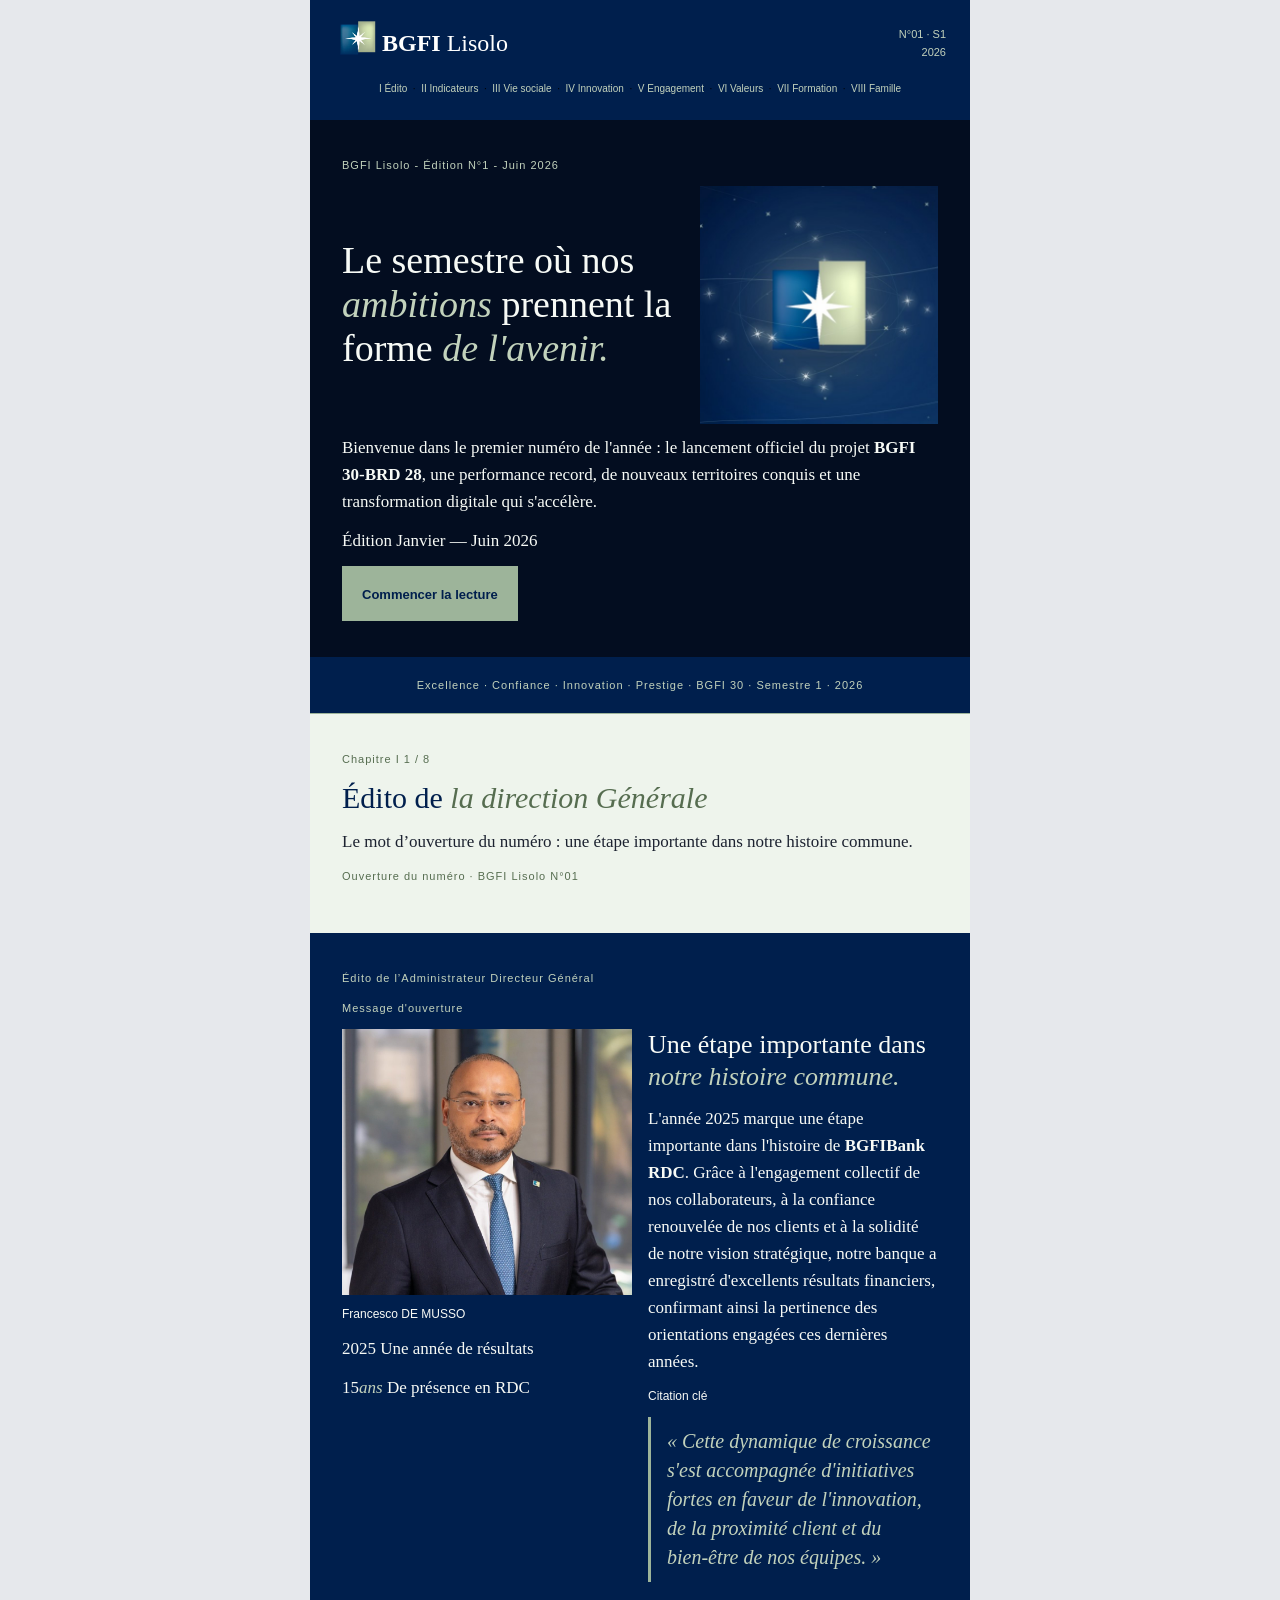
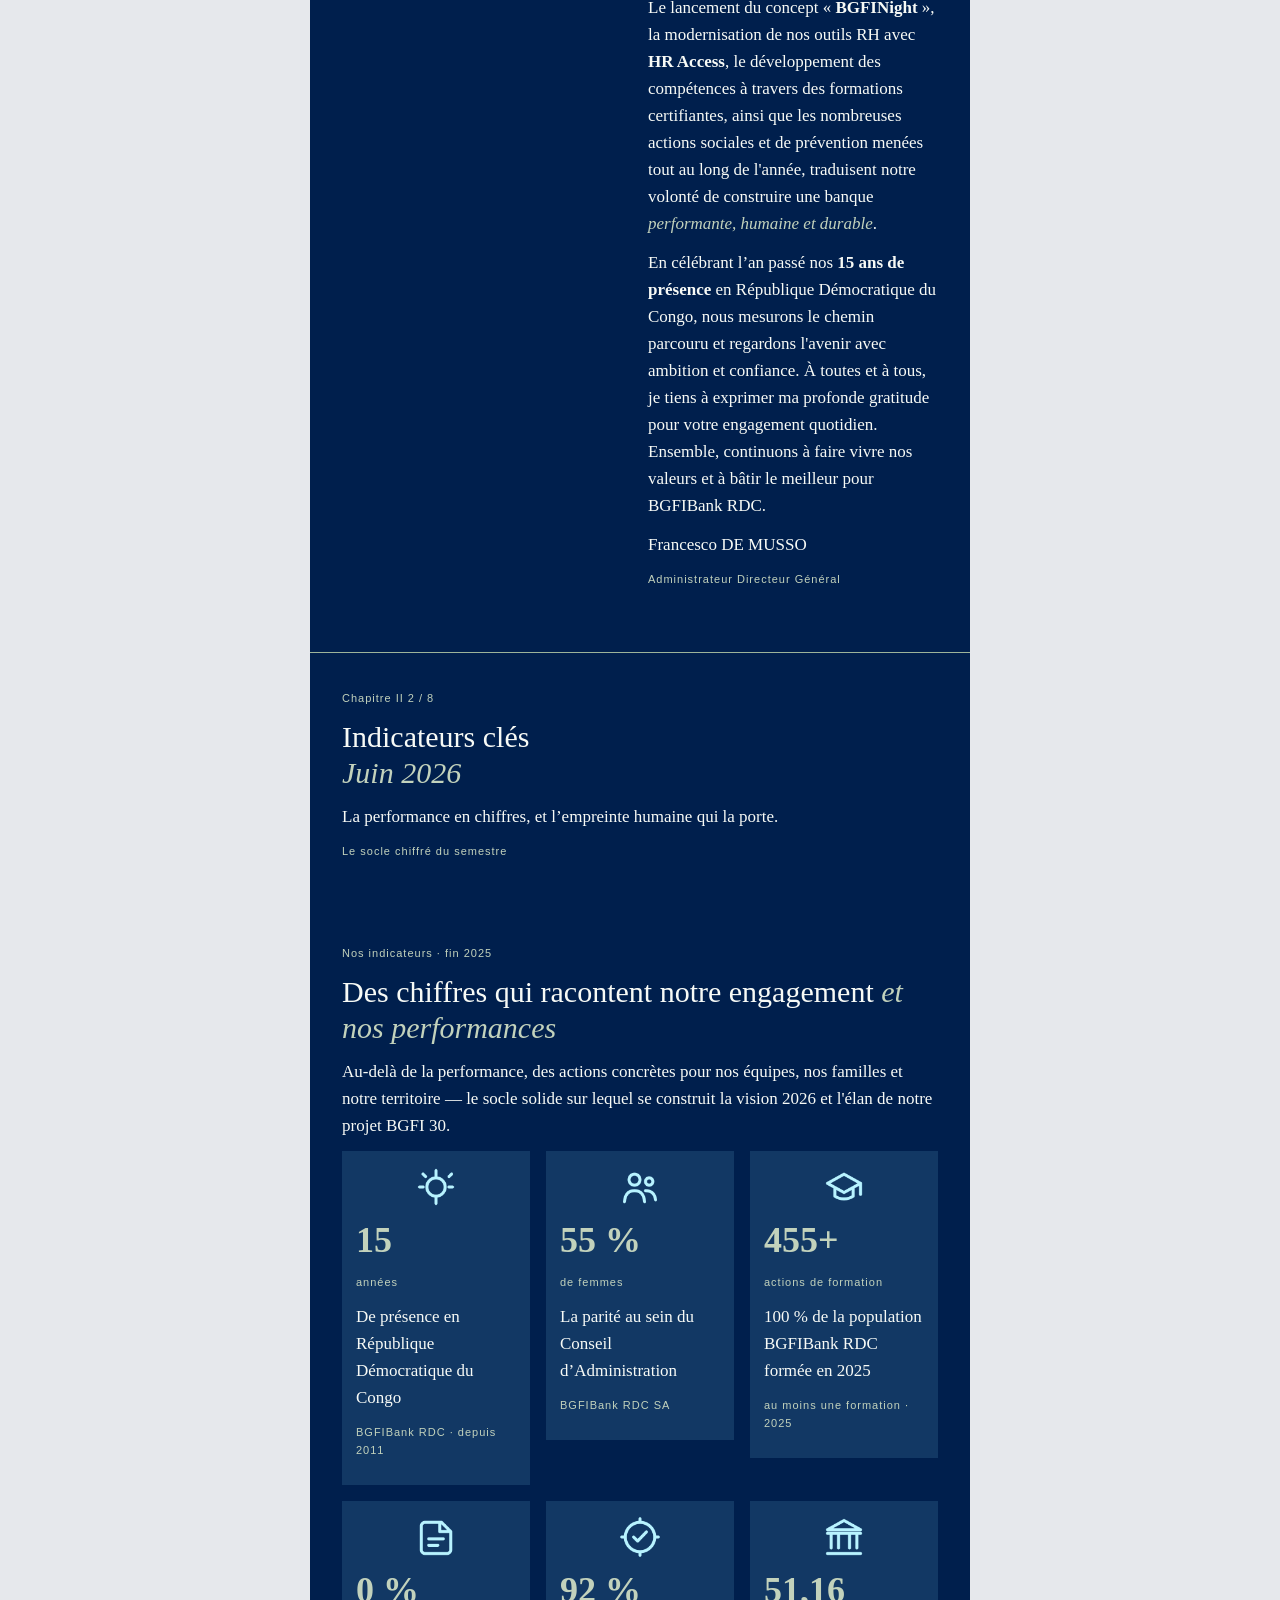
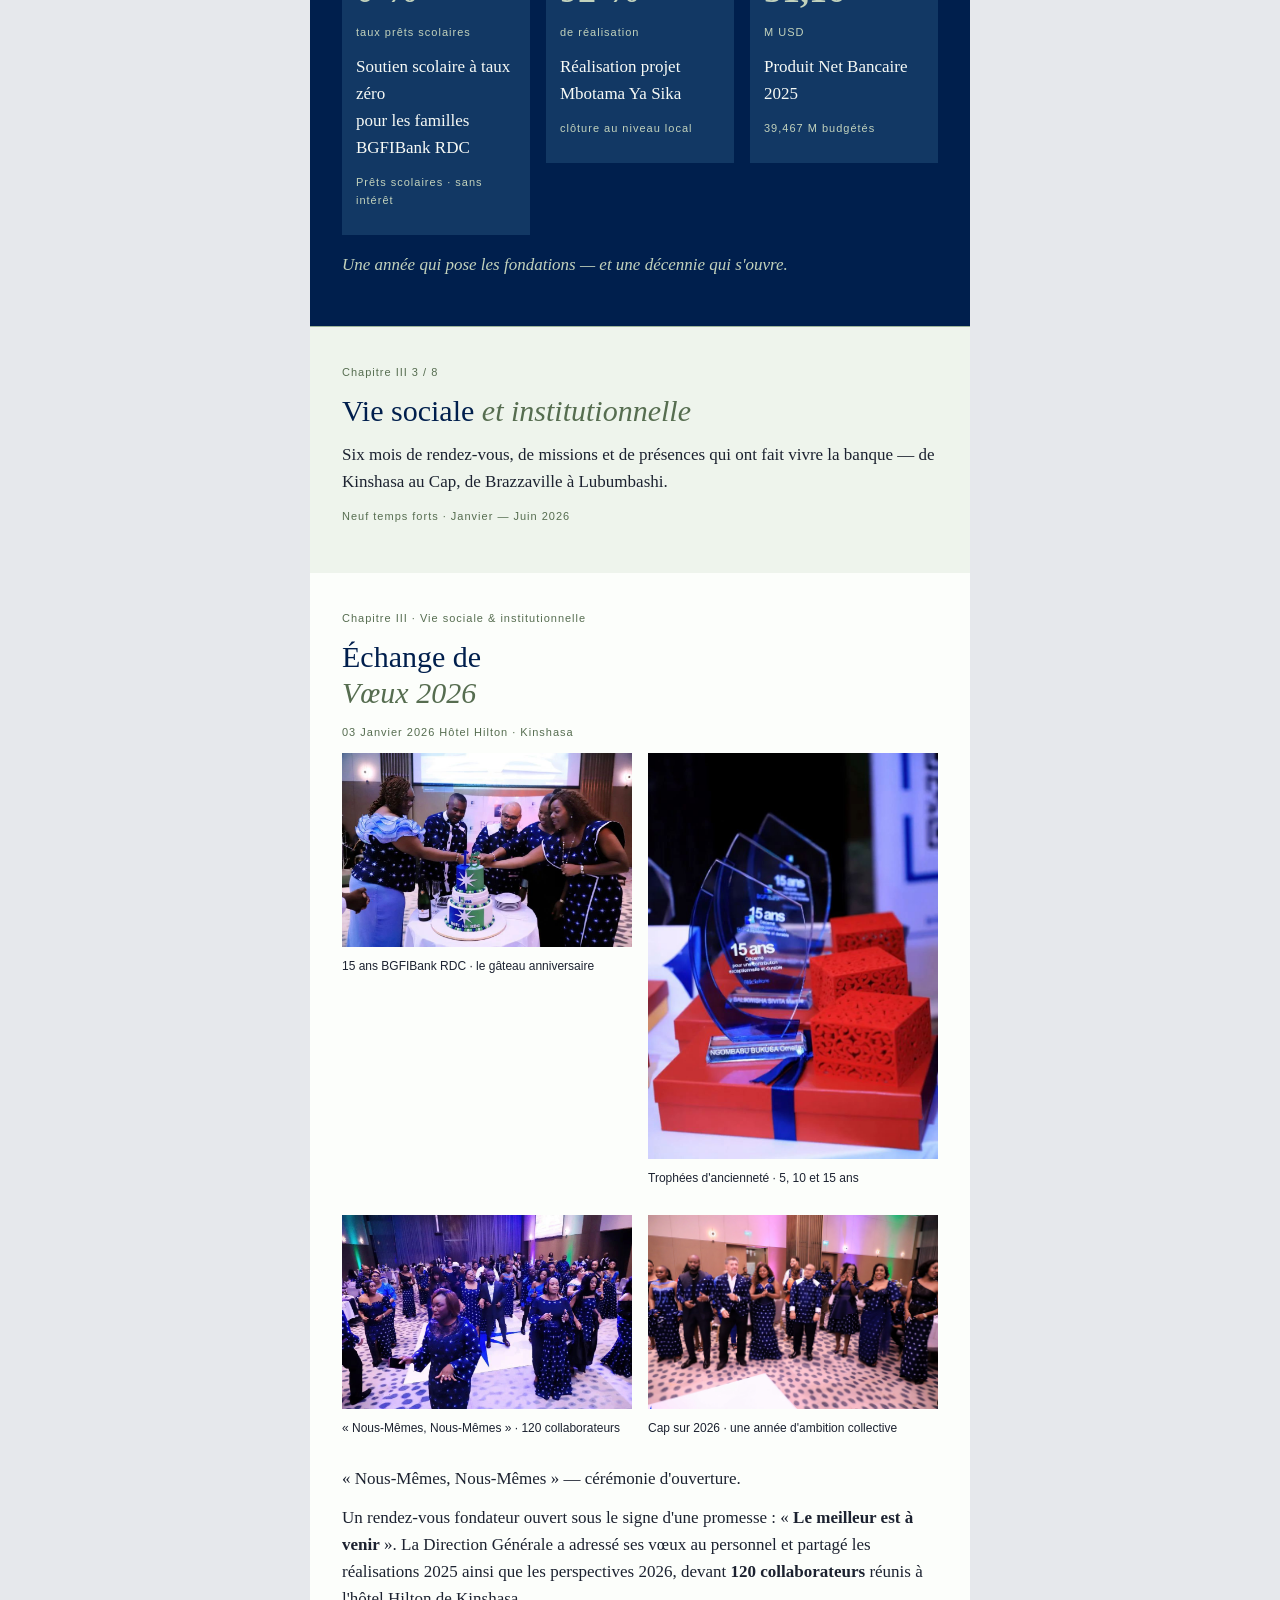
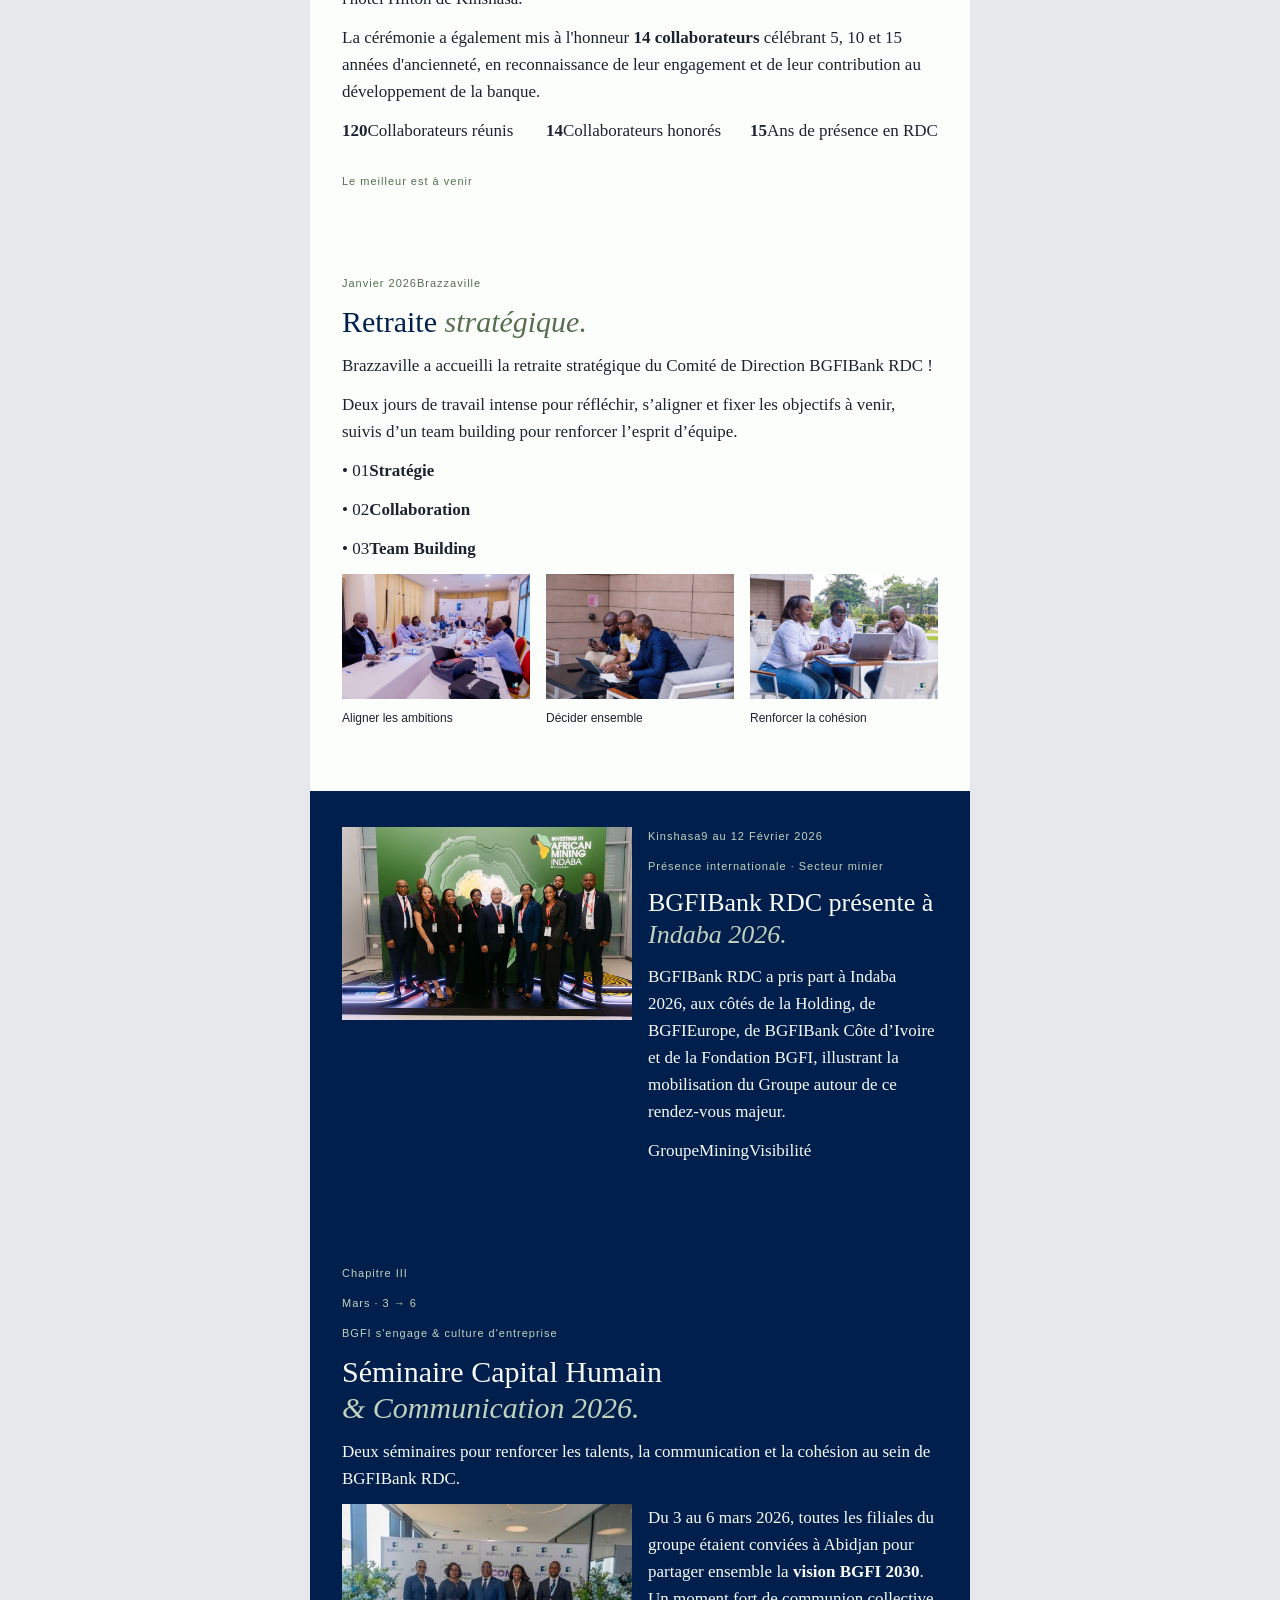
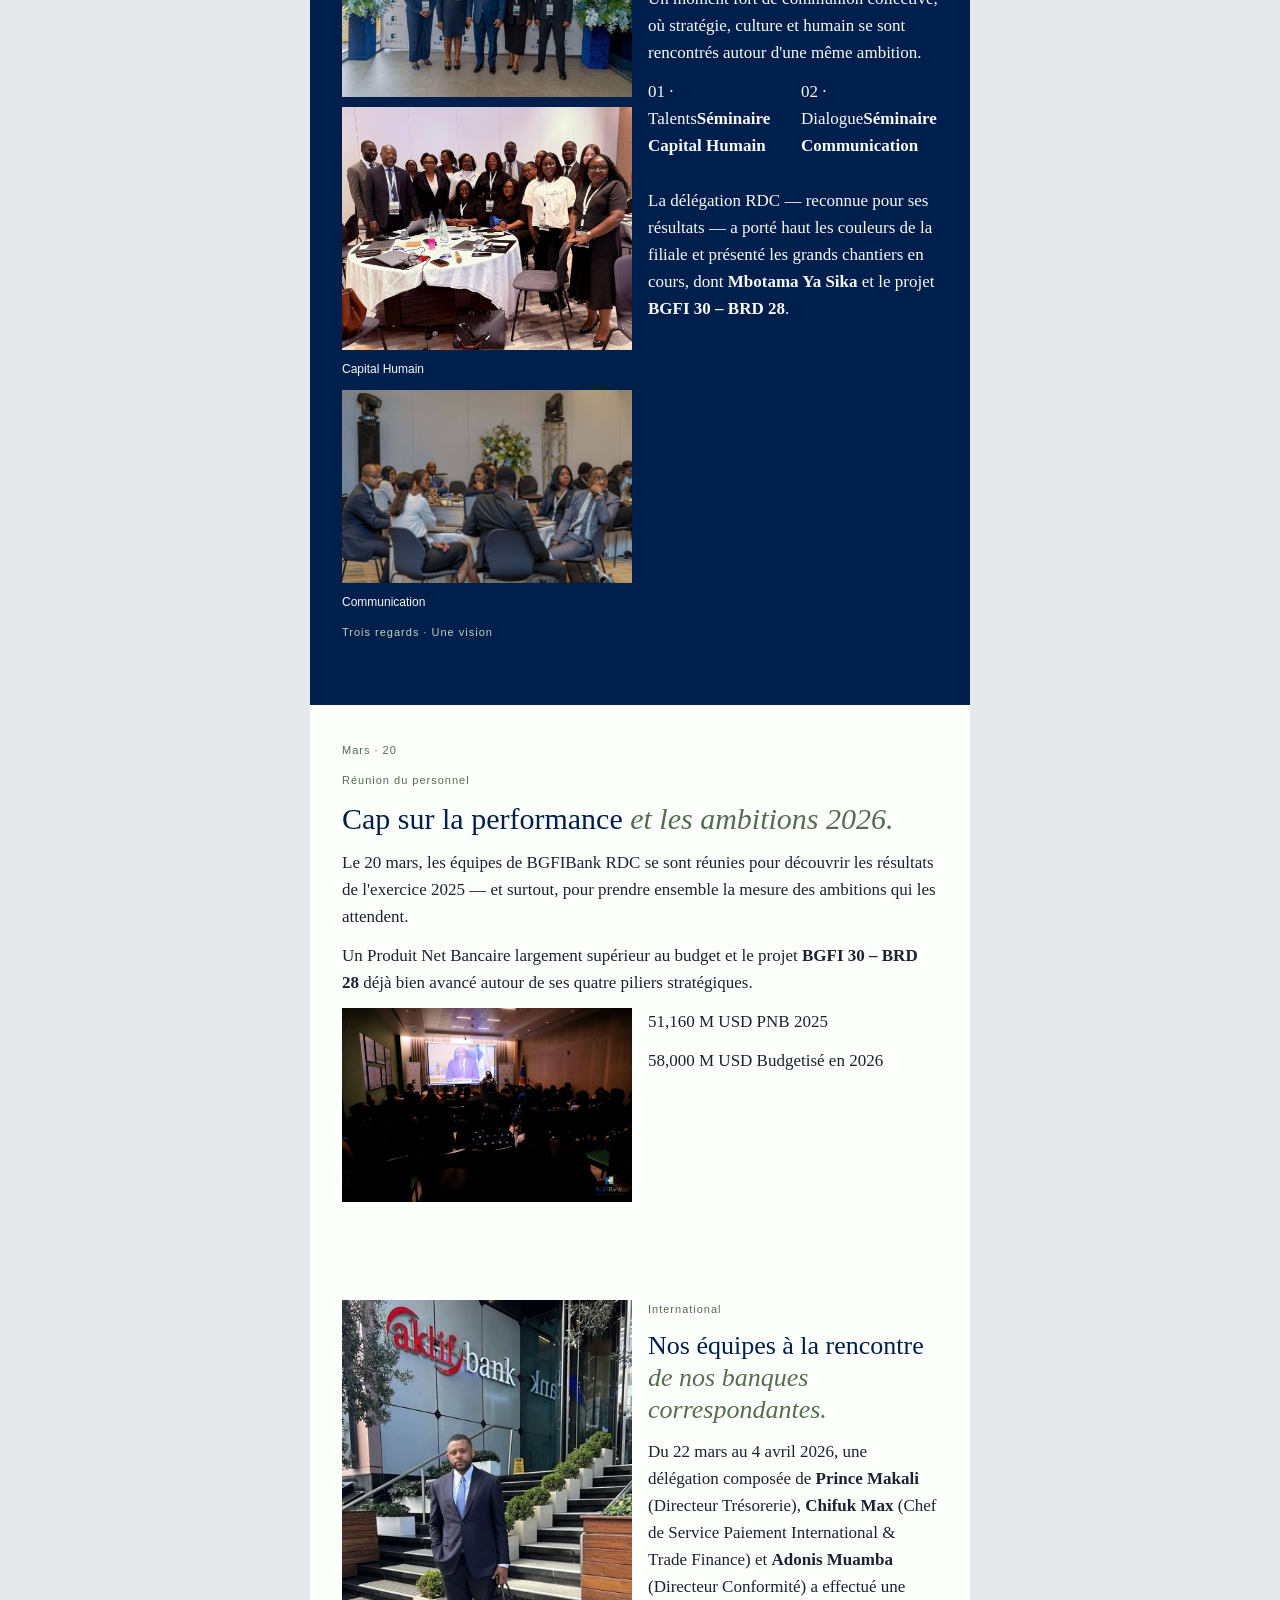
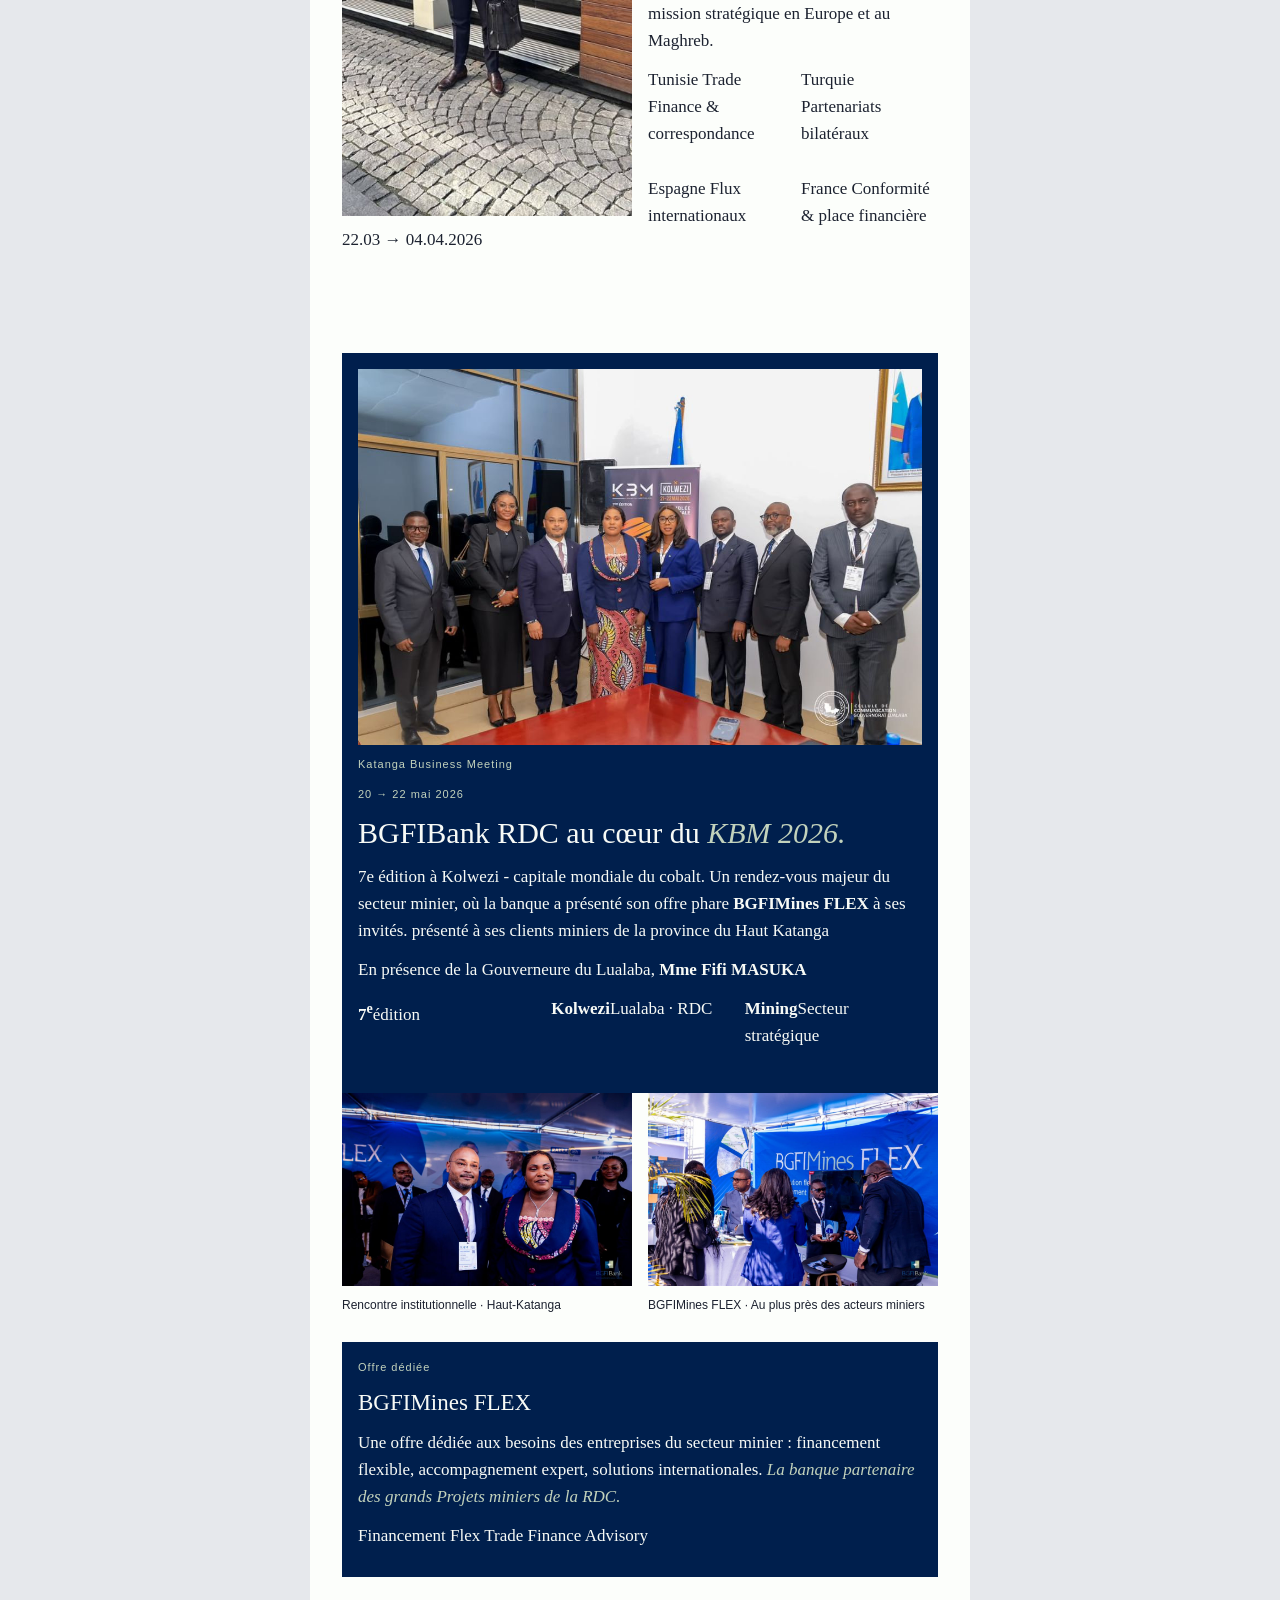
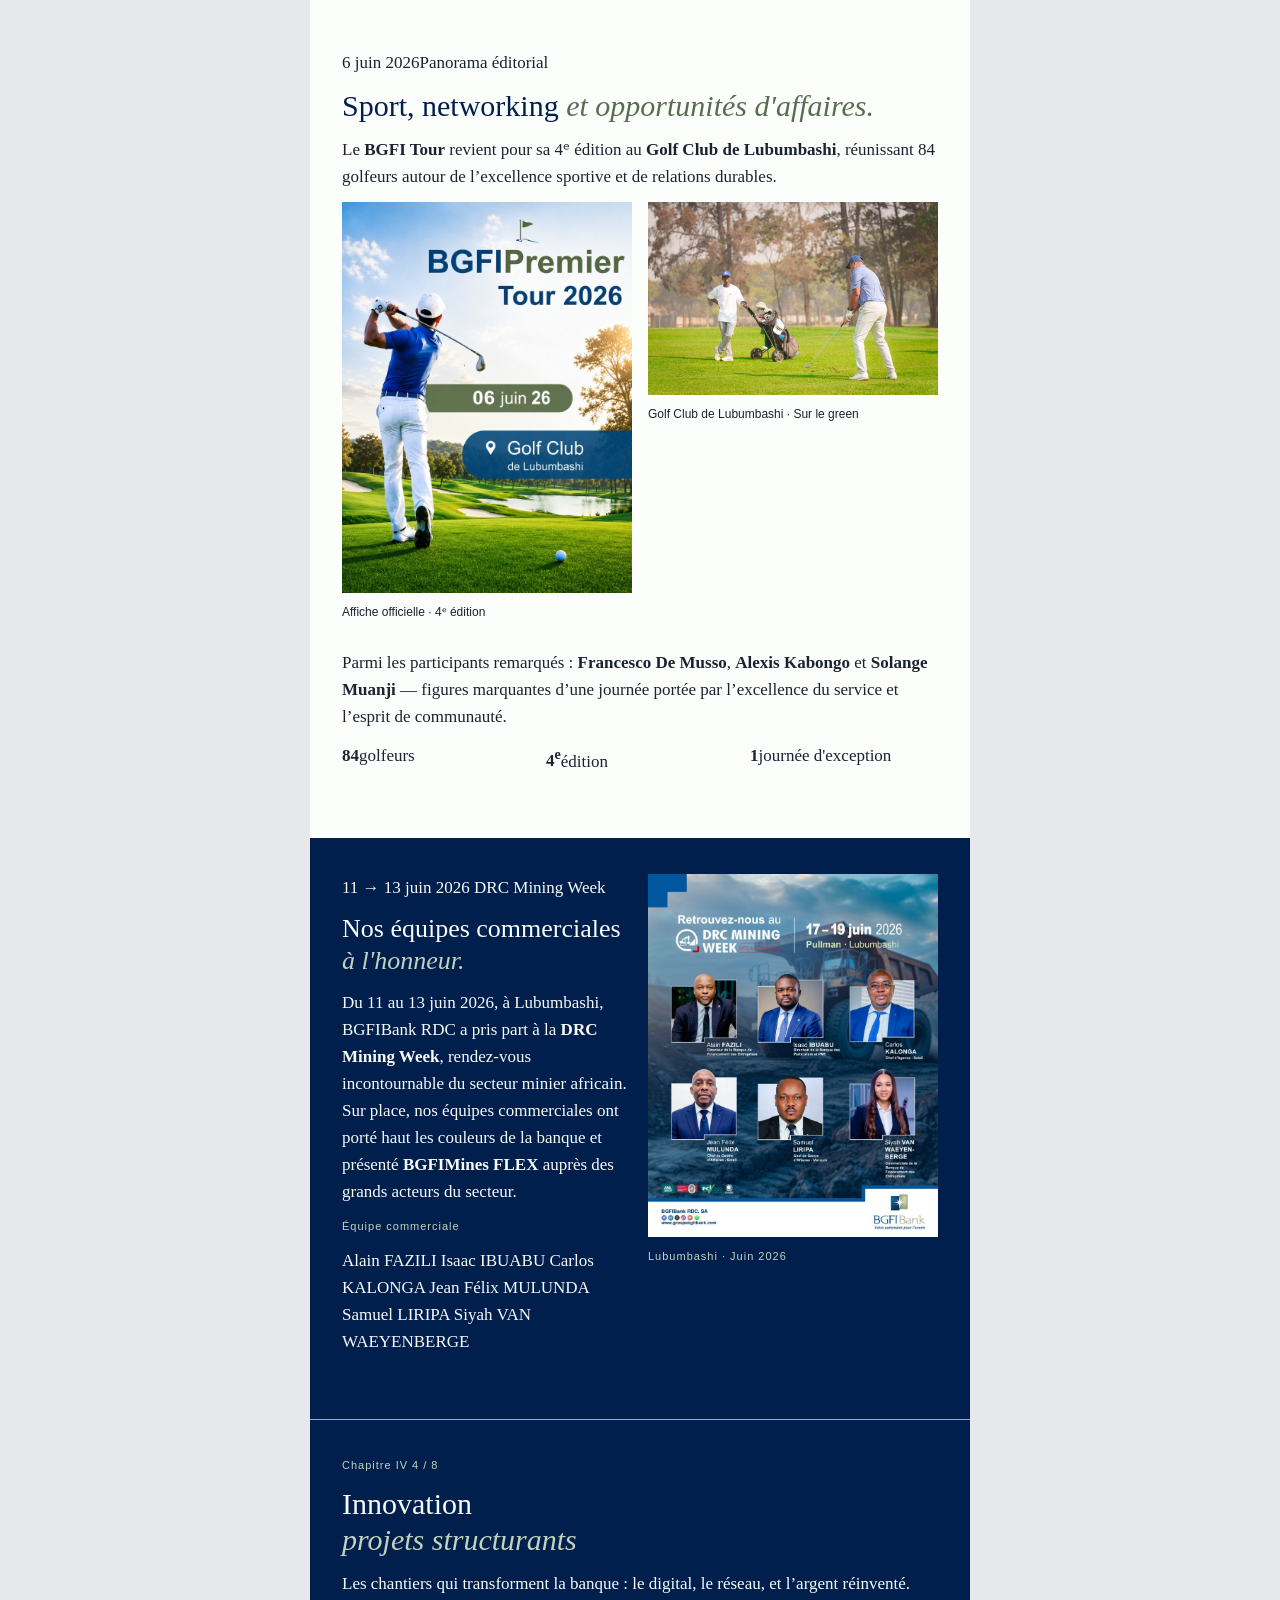
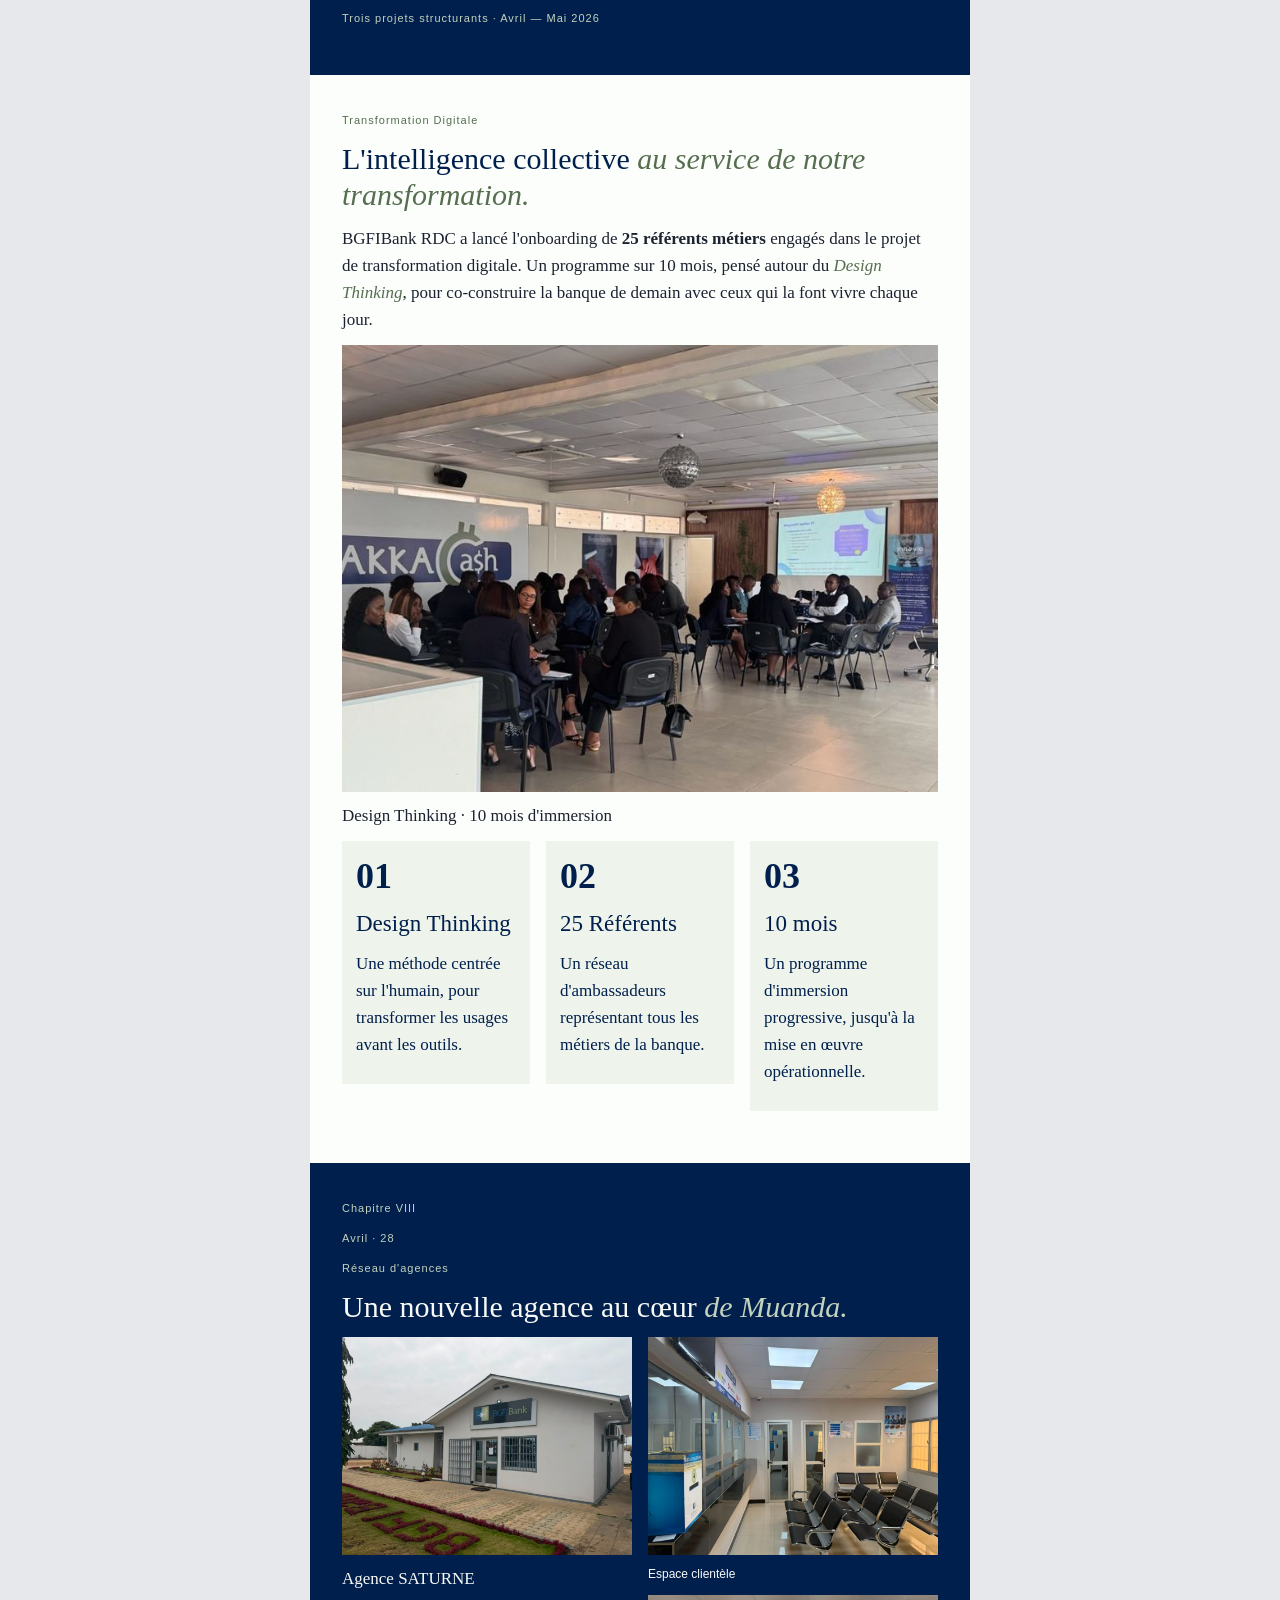
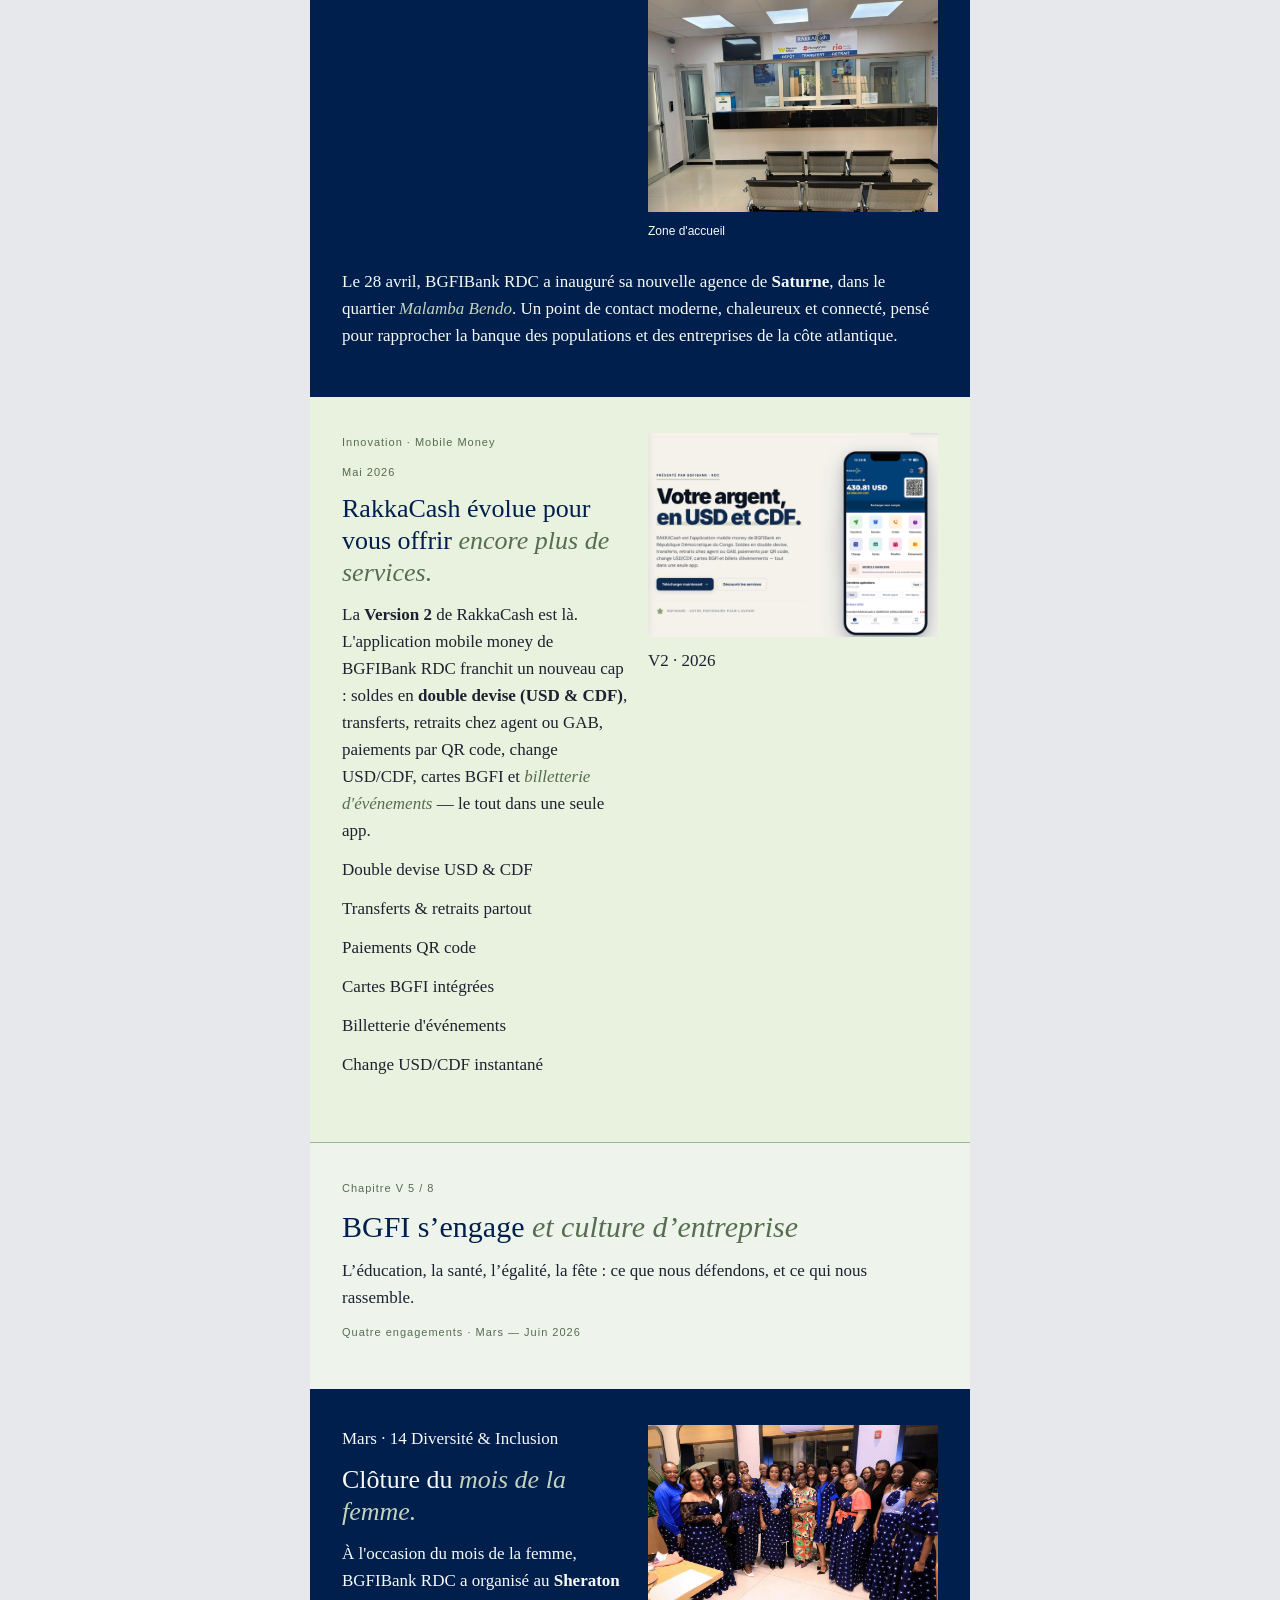
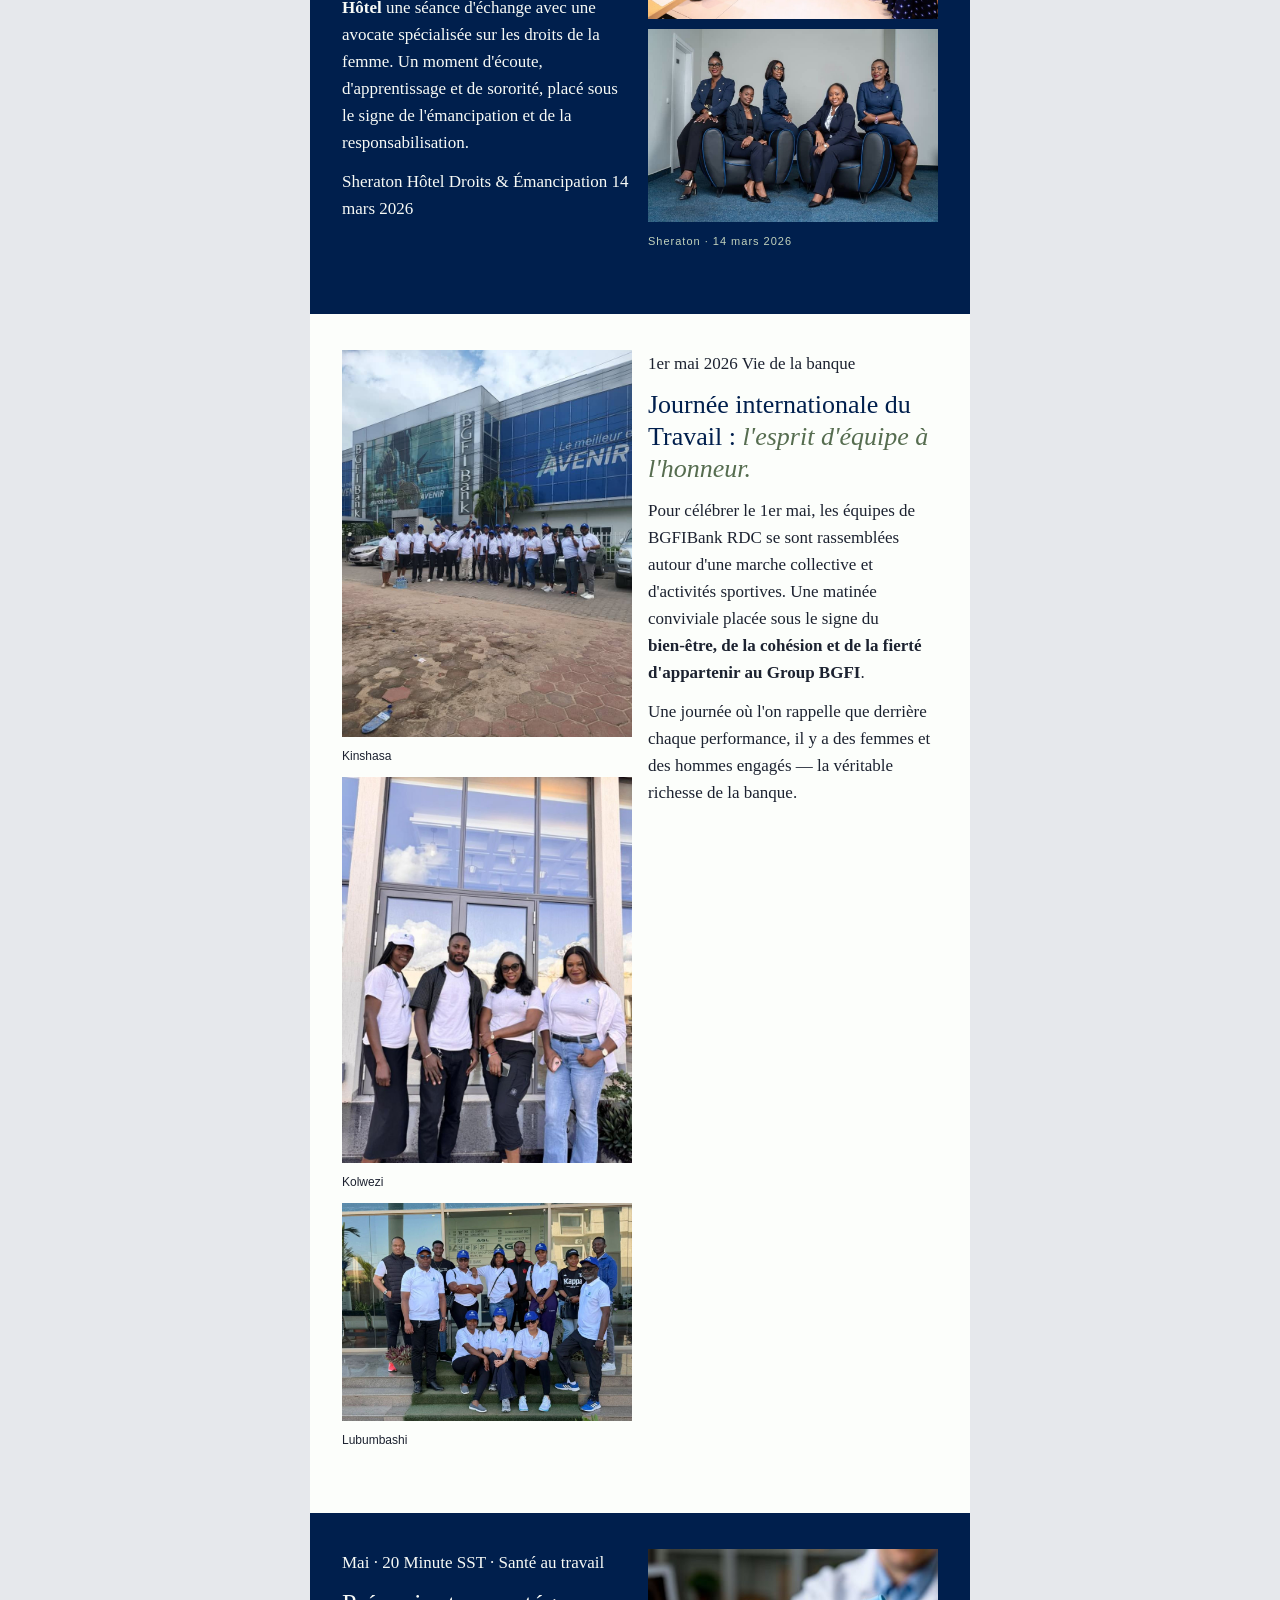
==== email-ready/index.html @ 03916ad2 "feat(email): generate responsive newsletter and inline-image MIME package" ====
<!doctype html>
<html lang="fr" xmlns:o="urn:schemas-microsoft-com:office:office"><head>
<meta charset="utf-8"><meta name="viewport" content="width=device-width,initial-scale=1">
<meta name="x-apple-disable-message-reformatting"><meta name="format-detection" content="telephone=no,address=no,email=no,date=no,url=no">
<title>BGFI Lisolo — Édition N°1 — Juin 2026</title>
<!--[if mso]><noscript><xml><o:OfficeDocumentSettings><o:AllowPNG/><o:PixelsPerInch>96</o:PixelsPerInch></o:OfficeDocumentSettings></xml></noscript><![endif]-->
<style>body{margin:0!important;padding:0!important;width:100%!important;-webkit-text-size-adjust:100%;-ms-text-size-adjust:100%}table,td{mso-table-lspace:0pt;mso-table-rspace:0pt}img{-ms-interpolation-mode:bicubic}a[x-apple-data-detectors]{color:inherit!important;text-decoration:none!important}#outlook a{padding:0}@media screen and (max-width:660px){.outer{width:100%!important}.pad{padding:28px 20px!important}.stack{display:block!important;width:100%!important;max-width:100%!important}.gap{display:none!important;width:0!important}.stack img{max-width:100%!important}h1{font-size:34px!important;line-height:40px!important}h2{font-size:28px!important;line-height:34px!important}}</style>
</head><body bgcolor="#e6e8ec" style="margin:0;padding:0;background-color:#e6e8ec;">
<div style="display:none;font-size:1px;line-height:1px;color:#e6e8ec;max-height:0;max-width:0;opacity:0;overflow:hidden;mso-hide:all;">BGFI Lisolo · Janvier — Juin 2026. Performance, innovation et vie de la famille BGFI.</div>
<table role="presentation" width="100%" cellpadding="0" cellspacing="0" border="0" bgcolor="#e6e8ec"><tr><td align="center" valign="top">
<!--[if mso]><table role="presentation" width="660" cellpadding="0" cellspacing="0" border="0"><tr><td><![endif]-->
<table role="presentation" class="outer" width="660" cellpadding="0" cellspacing="0" border="0" align="center" bgcolor="#fcfefb" style="width:100%;max-width:660px;border-collapse:collapse;"><tr><td bgcolor="#001f4d" style="padding:20px 24px;background-color:#001f4d;"><table role="presentation" width="100%" cellpadding="0" cellspacing="0" border="0" style="width:100%;border-collapse:collapse;mso-table-lspace:0pt;mso-table-rspace:0pt;"><tr><td width="48" valign="middle"><img src="assets/2026-bgfi-lisolo-mark.png" width="38" height="36" alt="" border="0" style="display:block;border:0;outline:none;max-width:38px;height:auto;margin:0 auto 10px;font:14px Arial,sans-serif;color:inherit;"></td><td valign="middle" style="font:24px Georgia,serif;color:#ffffff;"><b>BGFI</b> Lisolo</td><td align="right" style="font:11px/18px Arial,sans-serif;color:#c2d2bc;">N°01 · S1<br>2026</td></tr></table><p style="margin:12px 0 0;font:10px/22px Arial,sans-serif;text-align:center;"><a href="#chapitre-1" style="color:#c2d2bc;text-decoration:none;">I Édito</a> &nbsp;·&nbsp; <a href="#chapitre-2" style="color:#c2d2bc;text-decoration:none;">II Indicateurs</a> &nbsp;·&nbsp; <a href="#chapitre-3" style="color:#c2d2bc;text-decoration:none;">III Vie sociale</a> &nbsp;·&nbsp; <a href="#chapitre-4" style="color:#c2d2bc;text-decoration:none;">IV Innovation</a> &nbsp;·&nbsp; <a href="#chapitre-5" style="color:#c2d2bc;text-decoration:none;">V Engagement</a> &nbsp;·&nbsp; <a href="#chapitre-6" style="color:#c2d2bc;text-decoration:none;">VI Valeurs</a> &nbsp;·&nbsp; <a href="#chapitre-7" style="color:#c2d2bc;text-decoration:none;">VII Formation</a> &nbsp;·&nbsp; <a href="#chapitre-8" style="color:#c2d2bc;text-decoration:none;">VIII Famille</a></p></td></tr><tr><td id="hero" class="pad" bgcolor="#030d20" style="background-color:#030d20;color:#f7faf6;padding:36px 32px;font:17px/27px Georgia,Times New Roman,serif;"><p style="margin:0 0 12px;font:11px/18px Arial,sans-serif;letter-spacing:1px;color:#c2d2bc;">  BGFI Lisolo - Édition N°1 - Juin 2026  </p><table role="presentation" width="100%" cellpadding="0" cellspacing="0" border="0" style="width:100%;border-collapse:collapse;mso-table-lspace:0pt;mso-table-rspace:0pt;"><tr><td class="stack" width="342" valign="middle" style="width:342px;"><h1 style="margin:0 0 12px;font-family:Georgia,Times New Roman,serif;font-size:38px;line-height:44px;font-weight:normal;color:#f7faf6;"> Le semestre où nos <em style="color:#c2d2bc;">ambitions</em> prennent la forme <em style="color:#c2d2bc;">de l&#x27;avenir.</em> </h1></td><td class="gap" width="16">&nbsp;</td><td class="stack" width="238" valign="middle" style="width:238px;"><img src="assets/orbit.jpg" width="238" height="238" alt="Étoile BGFIBank entourée de ses orbites" border="0" style="display:block;border:0;outline:none;width:100%;max-width:238px;height:auto;margin:0 auto 10px;font:14px Arial,sans-serif;color:inherit;"></td></tr></table><p style="margin:0 0 12px;"> Bienvenue dans le premier numéro de l&#x27;année : le lancement officiel du projet <strong>BGFI 30-BRD 28</strong>, une performance record, de nouveaux territoires conquis et une transformation digitale qui s&#x27;accélère. </p><p style="margin:0 0 12px;"> Édition Janvier — Juin 2026 </p><table role="presentation" width="100%" cellpadding="0" cellspacing="0" border="0" style="width:100%;border-collapse:collapse;mso-table-lspace:0pt;mso-table-rspace:0pt;"><tr><td align="left"><table role="presentation" cellpadding="0" cellspacing="0" border="0"><tr><td bgcolor="#9db49a" style="padding:14px 20px;background-color:#9db49a;"><a href="#edito" style="font:bold 13px Arial,sans-serif;color:#001f4d;text-decoration:none;">Commencer la lecture</a></td></tr></table></td></tr></table></td></tr><tr><td bgcolor="#001f4d" align="center" style="background-color:#001f4d;padding:18px;color:#c2d2bc;font:11px/20px Arial,sans-serif;letter-spacing:1px;">Excellence · Confiance · Innovation · Prestige · BGFI 30 · Semestre 1 · 2026</td></tr><tr><td id="chapitre-1" class="pad" bgcolor="#eef4ec" style="background-color:#eef4ec;color:#1c2230;padding:36px 32px;font:17px/27px Georgia,Times New Roman,serif;border-top:1px solid #9db49a;"><p style="margin:0 0 12px;font:11px/18px Arial,sans-serif;letter-spacing:1px;color:#566d50;">  Chapitre I  1 / 8 </p><h2 id="chapitre-1-title" style="margin:0 0 12px;font-family:Georgia,Times New Roman,serif;font-size:30px;line-height:36px;font-weight:normal;color:#001f4d;">Édito de <em style="color:#566d50;">la direction Générale</em></h2><p style="margin:0 0 12px;">Le mot d’ouverture du numéro : une étape importante dans notre histoire commune.</p><p style="margin:0 0 12px;font:11px/18px Arial,sans-serif;letter-spacing:1px;color:#566d50;"> Ouverture du numéro · BGFI Lisolo N°01</p></td></tr><tr><td id="edito" class="pad" bgcolor="#001f4d" style="background-color:#001f4d;color:#f7faf6;padding:36px 32px;font:17px/27px Georgia,Times New Roman,serif;"><p style="margin:0 0 12px;font:11px/18px Arial,sans-serif;letter-spacing:1px;color:#c2d2bc;">Édito de l’Administrateur Directeur Général</p><p style="margin:0 0 12px;font:11px/18px Arial,sans-serif;letter-spacing:1px;color:#c2d2bc;">  Message d&#x27;ouverture  </p><table role="presentation" width="100%" cellpadding="0" cellspacing="0" border="0" style="width:100%;border-collapse:collapse;mso-table-lspace:0pt;mso-table-rspace:0pt;"><tr><td class="stack" valign="top" width="290" style="width:290px;vertical-align:top;padding:0 0 16px;"><img src="assets/dg-portrait.jpg" width="290" height="265" alt="Portrait du Directeur Général de BGFIBank RDC, en costume bleu marine, souriant." border="0" style="display:block;border:0;outline:none;width:100%;max-width:290px;height:auto;margin:0 auto 10px;font:14px Arial,sans-serif;color:inherit;"><p style="margin:0 0 12px;font:12px/18px Arial,sans-serif;">   Francesco DE MUSSO  </p><p style="margin:0 0 12px;"> 2025 Une année de résultats </p><p style="margin:0 0 12px;"> 15<em style="color:#c2d2bc;">ans</em> De présence en RDC </p></td><td class="gap" width="16" style="width:16px;font-size:0;line-height:0;">&nbsp;</td><td class="stack" valign="top" width="290" style="width:290px;vertical-align:top;padding:0 0 16px;"><h2 id="edito-title" style="margin:0 0 12px;font-family:Georgia,Times New Roman,serif;font-size:26px;line-height:32px;font-weight:normal;color:#f7faf6;"> Une étape importante dans<br><em style="color:#c2d2bc;">notre histoire commune.</em> </h2><p style="margin:0 0 12px;"> L&#x27;année 2025 marque une étape importante dans l&#x27;histoire de <strong>BGFIBank RDC</strong>. Grâce à l&#x27;engagement collectif de nos collaborateurs, à la confiance renouvelée de nos clients et à la solidité de notre vision stratégique, notre banque a enregistré d&#x27;excellents résultats financiers, confirmant ainsi la pertinence des orientations engagées ces dernières années. </p><p style="margin:0 0 12px;font:12px/18px Arial,sans-serif;">  Citation clé </p><p style="margin:0 0 12px;font-size:20px;line-height:29px;font-style:italic;border-left:3px solid #9db49a;padding:10px 0 10px 16px;color:#c2d2bc;"> « Cette dynamique de croissance s&#x27;est accompagnée d&#x27;initiatives fortes en faveur de l&#x27;innovation, de la proximité client et du bien-être de nos équipes. » </p><p style="margin:0 0 12px;"> Le lancement du concept « <strong>BGFINight</strong> », la modernisation de nos outils RH avec <strong>HR Access</strong>, le développement des compétences à travers des formations certifiantes, ainsi que les nombreuses actions sociales et de prévention menées tout au long de l&#x27;année, traduisent notre volonté de construire une banque <em style="color:#c2d2bc;">performante, humaine et durable</em>. </p><p style="margin:0 0 12px;"> En célébrant l’an passé nos <strong>15 ans de présence</strong> en République Démocratique du Congo, nous mesurons le chemin parcouru et regardons l&#x27;avenir avec ambition et confiance. À toutes et à tous, je tiens à exprimer ma profonde gratitude pour votre engagement quotidien. Ensemble, continuons à faire vivre nos valeurs et à bâtir le meilleur pour BGFIBank RDC. </p><p style="margin:0 0 12px;">Francesco DE MUSSO</p><p style="margin:0 0 12px;font:11px/18px Arial,sans-serif;letter-spacing:1px;color:#c2d2bc;">Administrateur Directeur Général</p></td></tr></table></td></tr><tr><td id="chapitre-2" class="pad" bgcolor="#001f4d" style="background-color:#001f4d;color:#f7faf6;padding:36px 32px;font:17px/27px Georgia,Times New Roman,serif;border-top:1px solid #9db49a;"><p style="margin:0 0 12px;font:11px/18px Arial,sans-serif;letter-spacing:1px;color:#c2d2bc;">  Chapitre II  2 / 8 </p><h2 id="chapitre-2-title" style="margin:0 0 12px;font-family:Georgia,Times New Roman,serif;font-size:30px;line-height:36px;font-weight:normal;color:#f7faf6;">Indicateurs clés<br><em style="color:#c2d2bc;">Juin 2026</em></h2><p style="margin:0 0 12px;">La performance en chiffres, et l’empreinte humaine qui la porte.</p><p style="margin:0 0 12px;font:11px/18px Arial,sans-serif;letter-spacing:1px;color:#c2d2bc;"> Le socle chiffré du semestre</p></td></tr><tr><td id="indicateurs" class="pad" bgcolor="#001f4d" style="background-color:#001f4d;color:#f7faf6;padding:36px 32px;font:17px/27px Georgia,Times New Roman,serif;"><p style="margin:0 0 12px;font:11px/18px Arial,sans-serif;letter-spacing:1px;color:#c2d2bc;">   Nos indicateurs · fin 2025   </p><h2 style="margin:0 0 12px;font-family:Georgia,Times New Roman,serif;font-size:30px;line-height:36px;font-weight:normal;color:#f7faf6;">Des chiffres qui racontent notre engagement <em style="color:#c2d2bc;">et nos performances</em></h2><p style="margin:0 0 12px;"> Au-delà de la performance, des actions concrètes pour nos équipes, nos familles et notre territoire — le socle solide sur lequel se construit la vision 2026 et l&#x27;élan de notre projet BGFI 30. </p><table role="presentation" width="100%" cellpadding="0" cellspacing="0" border="0" style="width:100%;border-collapse:collapse;mso-table-lspace:0pt;mso-table-rspace:0pt;"><tr><td class="stack" valign="top" width="188" style="width:188px;vertical-align:top;padding:0 0 16px;"><table role="presentation" width="100%" cellpadding="0" cellspacing="0" border="0" style="width:100%;border-collapse:collapse;mso-table-lspace:0pt;mso-table-rspace:0pt;"><tr><td bgcolor="#123864" style="padding:14px;background-color:#123864;color:#f7faf6;"><img src="assets/icon-1.png" width="44" height="44" alt="" border="0" style="display:block;border:0;outline:none;max-width:44px;height:auto;margin:0 auto 10px;font:14px Arial,sans-serif;color:inherit;"><p style="margin:0 0 12px;font: bold 36px/42px Georgia,serif;color:#c2d2bc;">15</p><p style="margin:0 0 12px;font:11px/18px Arial,sans-serif;letter-spacing:1px;color:#c2d2bc;">années</p><p style="margin:0 0 12px;">De présence en République<br>Démocratique du Congo</p><p style="margin:0 0 12px;font:11px/18px Arial,sans-serif;letter-spacing:1px;color:#c2d2bc;">BGFIBank RDC · depuis 2011</p></td></tr></table></td><td class="gap" width="16" style="width:16px;font-size:0;line-height:0;">&nbsp;</td><td class="stack" valign="top" width="188" style="width:188px;vertical-align:top;padding:0 0 16px;"><table role="presentation" width="100%" cellpadding="0" cellspacing="0" border="0" style="width:100%;border-collapse:collapse;mso-table-lspace:0pt;mso-table-rspace:0pt;"><tr><td bgcolor="#123864" style="padding:14px;background-color:#123864;color:#f7faf6;"><img src="assets/icon-2.png" width="44" height="44" alt="" border="0" style="display:block;border:0;outline:none;max-width:44px;height:auto;margin:0 auto 10px;font:14px Arial,sans-serif;color:inherit;"><p style="margin:0 0 12px;font: bold 36px/42px Georgia,serif;color:#c2d2bc;">55 %</p><p style="margin:0 0 12px;font:11px/18px Arial,sans-serif;letter-spacing:1px;color:#c2d2bc;">de femmes</p><p style="margin:0 0 12px;">La parité au sein du Conseil<br>d’Administration</p><p style="margin:0 0 12px;font:11px/18px Arial,sans-serif;letter-spacing:1px;color:#c2d2bc;">BGFIBank RDC SA</p></td></tr></table></td><td class="gap" width="16" style="width:16px;font-size:0;line-height:0;">&nbsp;</td><td class="stack" valign="top" width="188" style="width:188px;vertical-align:top;padding:0 0 16px;"><table role="presentation" width="100%" cellpadding="0" cellspacing="0" border="0" style="width:100%;border-collapse:collapse;mso-table-lspace:0pt;mso-table-rspace:0pt;"><tr><td bgcolor="#123864" style="padding:14px;background-color:#123864;color:#f7faf6;"><img src="assets/icon-3.png" width="44" height="44" alt="" border="0" style="display:block;border:0;outline:none;max-width:44px;height:auto;margin:0 auto 10px;font:14px Arial,sans-serif;color:inherit;"><p style="margin:0 0 12px;font: bold 36px/42px Georgia,serif;color:#c2d2bc;">455+</p><p style="margin:0 0 12px;font:11px/18px Arial,sans-serif;letter-spacing:1px;color:#c2d2bc;">actions de formation</p><p style="margin:0 0 12px;">100 % de la population BGFIBank RDC<br>formée en 2025</p><p style="margin:0 0 12px;font:11px/18px Arial,sans-serif;letter-spacing:1px;color:#c2d2bc;">au moins une formation · 2025</p></td></tr></table></td></tr><tr><td class="stack" valign="top" width="188" style="width:188px;vertical-align:top;padding:0 0 16px;"><table role="presentation" width="100%" cellpadding="0" cellspacing="0" border="0" style="width:100%;border-collapse:collapse;mso-table-lspace:0pt;mso-table-rspace:0pt;"><tr><td bgcolor="#123864" style="padding:14px;background-color:#123864;color:#f7faf6;"><img src="assets/icon-4.png" width="44" height="44" alt="" border="0" style="display:block;border:0;outline:none;max-width:44px;height:auto;margin:0 auto 10px;font:14px Arial,sans-serif;color:inherit;"><p style="margin:0 0 12px;font: bold 36px/42px Georgia,serif;color:#c2d2bc;">0 %</p><p style="margin:0 0 12px;font:11px/18px Arial,sans-serif;letter-spacing:1px;color:#c2d2bc;">taux prêts scolaires</p><p style="margin:0 0 12px;">Soutien scolaire à taux zéro<br>pour les familles BGFIBank RDC</p><p style="margin:0 0 12px;font:11px/18px Arial,sans-serif;letter-spacing:1px;color:#c2d2bc;">Prêts scolaires · sans intérêt</p></td></tr></table></td><td class="gap" width="16" style="width:16px;font-size:0;line-height:0;">&nbsp;</td><td class="stack" valign="top" width="188" style="width:188px;vertical-align:top;padding:0 0 16px;"><table role="presentation" width="100%" cellpadding="0" cellspacing="0" border="0" style="width:100%;border-collapse:collapse;mso-table-lspace:0pt;mso-table-rspace:0pt;"><tr><td bgcolor="#123864" style="padding:14px;background-color:#123864;color:#f7faf6;"><img src="assets/icon-5.png" width="44" height="44" alt="" border="0" style="display:block;border:0;outline:none;max-width:44px;height:auto;margin:0 auto 10px;font:14px Arial,sans-serif;color:inherit;"><p style="margin:0 0 12px;font: bold 36px/42px Georgia,serif;color:#c2d2bc;">92 %</p><p style="margin:0 0 12px;font:11px/18px Arial,sans-serif;letter-spacing:1px;color:#c2d2bc;">de réalisation</p><p style="margin:0 0 12px;">Réalisation projet<br>Mbotama Ya Sika</p><p style="margin:0 0 12px;font:11px/18px Arial,sans-serif;letter-spacing:1px;color:#c2d2bc;">clôture au niveau local</p></td></tr></table></td><td class="gap" width="16" style="width:16px;font-size:0;line-height:0;">&nbsp;</td><td class="stack" valign="top" width="188" style="width:188px;vertical-align:top;padding:0 0 16px;"><table role="presentation" width="100%" cellpadding="0" cellspacing="0" border="0" style="width:100%;border-collapse:collapse;mso-table-lspace:0pt;mso-table-rspace:0pt;"><tr><td bgcolor="#123864" style="padding:14px;background-color:#123864;color:#f7faf6;"><img src="assets/icon-6.png" width="44" height="44" alt="" border="0" style="display:block;border:0;outline:none;max-width:44px;height:auto;margin:0 auto 10px;font:14px Arial,sans-serif;color:inherit;"><p style="margin:0 0 12px;font: bold 36px/42px Georgia,serif;color:#c2d2bc;">51,16</p><p style="margin:0 0 12px;font:11px/18px Arial,sans-serif;letter-spacing:1px;color:#c2d2bc;">M USD</p><p style="margin:0 0 12px;">Produit Net Bancaire<br>2025</p><p style="margin:0 0 12px;font:11px/18px Arial,sans-serif;letter-spacing:1px;color:#c2d2bc;">39,467 M budgétés</p></td></tr></table></td></tr></table><p style="margin:0 0 12px;"> <em style="color:#c2d2bc;">Une année qui pose les fondations — et une décennie qui s&#x27;ouvre.</em> </p></td></tr><tr><td id="chapitre-3" class="pad" bgcolor="#eef4ec" style="background-color:#eef4ec;color:#1c2230;padding:36px 32px;font:17px/27px Georgia,Times New Roman,serif;border-top:1px solid #9db49a;"><p style="margin:0 0 12px;font:11px/18px Arial,sans-serif;letter-spacing:1px;color:#566d50;">  Chapitre III  3 / 8 </p><h2 id="chapitre-3-title" style="margin:0 0 12px;font-family:Georgia,Times New Roman,serif;font-size:30px;line-height:36px;font-weight:normal;color:#001f4d;">Vie sociale <em style="color:#566d50;">et institutionnelle</em></h2><p style="margin:0 0 12px;">Six mois de rendez-vous, de missions et de présences qui ont fait vivre la banque — de Kinshasa au Cap, de Brazzaville à Lubumbashi.</p><p style="margin:0 0 12px;font:11px/18px Arial,sans-serif;letter-spacing:1px;color:#566d50;"> Neuf temps forts · Janvier — Juin 2026</p></td></tr><tr><td id="story-social" class="pad" bgcolor="#fcfefb" style="background-color:#fcfefb;color:#1c2230;padding:36px 32px;font:17px/27px Georgia,Times New Roman,serif;"><p style="margin:0 0 12px;font:11px/18px Arial,sans-serif;letter-spacing:1px;color:#566d50;">  Chapitre III · Vie sociale &amp; institutionnelle  </p><h2 id="chapter-social-title" style="margin:0 0 12px;font-family:Georgia,Times New Roman,serif;font-size:30px;line-height:36px;font-weight:normal;color:#001f4d;"> Échange de<br><em style="color:#566d50;">Vœux 2026</em> </h2><p style="margin:0 0 12px;font:11px/18px Arial,sans-serif;letter-spacing:1px;color:#566d50;"> 03 Janvier 2026 Hôtel Hilton · Kinshasa </p><table role="presentation" width="100%" cellpadding="0" cellspacing="0" border="0" style="width:100%;border-collapse:collapse;mso-table-lspace:0pt;mso-table-rspace:0pt;"><tr><td class="stack" valign="top" width="290" style="width:290px;vertical-align:top;padding:0 0 16px;"><img src="assets/voeux-01.jpg" width="290" height="193" alt="Découpe du gâteau des 15 ans de BGFIBank RDC lors de la cérémonie d&#x27;échange de vœux." border="0" style="display:block;border:0;outline:none;width:100%;max-width:290px;height:auto;margin:0 auto 10px;font:14px Arial,sans-serif;color:inherit;"><p style="margin:0 0 12px;font:12px/18px Arial,sans-serif;">  15 ans BGFIBank RDC · le gâteau anniversaire </p></td><td class="gap" width="16" style="width:16px;font-size:0;line-height:0;">&nbsp;</td><td class="stack" valign="top" width="290" style="width:290px;vertical-align:top;padding:0 0 16px;"><img src="assets/voeux-02.jpg" width="290" height="406" alt="Trophées « 15 ans » décernés aux collaborateurs pour leur contribution exceptionnelle et durable." border="0" style="display:block;border:0;outline:none;width:100%;max-width:290px;height:auto;margin:0 auto 10px;font:14px Arial,sans-serif;color:inherit;"><p style="margin:0 0 12px;font:12px/18px Arial,sans-serif;">  Trophées d&#x27;ancienneté · 5, 10 et 15 ans </p></td></tr><tr><td class="stack" valign="top" width="290" style="width:290px;vertical-align:top;padding:0 0 16px;"><img src="assets/voeux-03.jpg" width="290" height="193" alt="Les collaborateurs de BGFIBank RDC réunis en tenue commune lors de la cérémonie d&#x27;ouverture." border="0" style="display:block;border:0;outline:none;width:100%;max-width:290px;height:auto;margin:0 auto 10px;font:14px Arial,sans-serif;color:inherit;"><p style="margin:0 0 12px;font:12px/18px Arial,sans-serif;">  « Nous‑Mêmes, Nous‑Mêmes » · 120 collaborateurs </p></td><td class="gap" width="16" style="width:16px;font-size:0;line-height:0;">&nbsp;</td><td class="stack" valign="top" width="290" style="width:290px;vertical-align:top;padding:0 0 16px;"><img src="assets/2026-voeux20252026.jpg" width="290" height="193" alt="Annonce de la participation de BGFIBank RDC à Investing in African Mining Indaba, du 9 au 12 février 2026 au Cap." border="0" style="display:block;border:0;outline:none;width:100%;max-width:290px;height:auto;margin:0 auto 10px;font:14px Arial,sans-serif;color:inherit;"><p style="margin:0 0 12px;font:12px/18px Arial,sans-serif;">  Cap sur 2026 · une année d&#x27;ambition collective </p></td></tr></table><p style="margin:0 0 12px;"> « Nous‑Mêmes, Nous‑Mêmes » — cérémonie d&#x27;ouverture. </p><p style="margin:0 0 12px;"> Un rendez-vous fondateur ouvert sous le signe d&#x27;une promesse : « <strong>Le meilleur est à venir</strong> ». La Direction Générale a adressé ses vœux au personnel et partagé les réalisations 2025 ainsi que les perspectives 2026, devant <strong>120 collaborateurs</strong> réunis à l&#x27;hôtel Hilton de Kinshasa. </p><p style="margin:0 0 12px;"> La cérémonie a également mis à l&#x27;honneur <strong>14 collaborateurs</strong> célébrant 5, 10 et 15 années d&#x27;ancienneté, en reconnaissance de leur engagement et de leur contribution au développement de la banque. </p><table role="presentation" width="100%" cellpadding="0" cellspacing="0" border="0" style="width:100%;border-collapse:collapse;mso-table-lspace:0pt;mso-table-rspace:0pt;"><tr><td class="stack" valign="top" width="188" style="width:188px;vertical-align:top;padding:0 0 16px;"><p style="margin:0 0 12px;"><b>120</b>Collaborateurs réunis</p></td><td class="gap" width="16" style="width:16px;font-size:0;line-height:0;">&nbsp;</td><td class="stack" valign="top" width="188" style="width:188px;vertical-align:top;padding:0 0 16px;"><p style="margin:0 0 12px;"><b>14</b>Collaborateurs honorés</p></td><td class="gap" width="16" style="width:16px;font-size:0;line-height:0;">&nbsp;</td><td class="stack" valign="top" width="188" style="width:188px;vertical-align:top;padding:0 0 16px;"><p style="margin:0 0 12px;"><b>15</b>Ans de présence en RDC</p></td></tr></table><p style="margin:0 0 12px;font:11px/18px Arial,sans-serif;letter-spacing:1px;color:#566d50;">  Le meilleur est à venir </p></td></tr><tr><td id="retraite-strategique" class="pad" bgcolor="#fcfefb" style="background-color:#fcfefb;color:#1c2230;padding:36px 32px;font:17px/27px Georgia,Times New Roman,serif;"><p style="margin:0 0 12px;font:11px/18px Arial,sans-serif;letter-spacing:1px;color:#566d50;">Janvier 2026Brazzaville</p><h2 id="retreat-title" style="margin:0 0 12px;font-family:Georgia,Times New Roman,serif;font-size:30px;line-height:36px;font-weight:normal;color:#001f4d;">Retraite <em style="color:#566d50;">stratégique.</em></h2><p style="margin:0 0 12px;">Brazzaville a accueilli la retraite stratégique du Comité de Direction BGFIBank RDC !</p><p style="margin:0 0 12px;">Deux jours de travail intense pour réfléchir, s’aligner et fixer les objectifs à venir, suivis d’un team building pour renforcer l’esprit d’équipe.</p><p style="margin:0 0 12px;">• 01<strong>Stratégie</strong></p><p style="margin:0 0 12px;">• 02<strong>Collaboration</strong></p><p style="margin:0 0 12px;">• 03<strong>Team Building</strong></p><table role="presentation" width="100%" cellpadding="0" cellspacing="0" border="0" style="width:100%;border-collapse:collapse;mso-table-lspace:0pt;mso-table-rspace:0pt;"><tr><td class="stack" valign="top" width="188" style="width:188px;vertical-align:top;padding:0 0 16px;"><img src="assets/2026-retraite-strategique-01.jpg" width="188" height="125" alt="Le Comité de Direction de BGFIBank RDC réuni en séance de travail à Brazzaville." border="0" style="display:block;border:0;outline:none;width:100%;max-width:188px;height:auto;margin:0 auto 10px;font:14px Arial,sans-serif;color:inherit;"><p style="margin:0 0 12px;font:12px/18px Arial,sans-serif;">Aligner les ambitions</p></td><td class="gap" width="16" style="width:16px;font-size:0;line-height:0;">&nbsp;</td><td class="stack" valign="top" width="188" style="width:188px;vertical-align:top;padding:0 0 16px;"><img src="assets/2026-retraite-strategique-02.jpg" width="188" height="125" alt="Trois collaborateurs travaillent ensemble sur un ordinateur pendant la retraite stratégique." border="0" style="display:block;border:0;outline:none;width:100%;max-width:188px;height:auto;margin:0 auto 10px;font:14px Arial,sans-serif;color:inherit;"><p style="margin:0 0 12px;font:12px/18px Arial,sans-serif;">Décider ensemble</p></td><td class="gap" width="16" style="width:16px;font-size:0;line-height:0;">&nbsp;</td><td class="stack" valign="top" width="188" style="width:188px;vertical-align:top;padding:0 0 16px;"><img src="assets/2026-retraite-strategique-03.jpg" width="188" height="125" alt="Trois collaboratrices échangent autour d&#x27;un ordinateur lors d&#x27;un atelier en extérieur." border="0" style="display:block;border:0;outline:none;width:100%;max-width:188px;height:auto;margin:0 auto 10px;font:14px Arial,sans-serif;color:inherit;"><p style="margin:0 0 12px;font:12px/18px Arial,sans-serif;">Renforcer la cohésion</p></td></tr></table></td></tr><tr><td id="indaba-2026" class="pad" bgcolor="#001f4d" style="background-color:#001f4d;color:#f7faf6;padding:36px 32px;font:17px/27px Georgia,Times New Roman,serif;"><table role="presentation" width="100%" cellpadding="0" cellspacing="0" border="0" style="width:100%;border-collapse:collapse;mso-table-lspace:0pt;mso-table-rspace:0pt;"><tr><td class="stack" valign="top" width="290" style="width:290px;vertical-align:top;padding:0 0 16px;"><img src="assets/2026-indaba-2026-delegation.jpg" width="290" height="193" alt="La délégation du Groupe BGFI réunie à Investing in African Mining Indaba 2026." border="0" style="display:block;border:0;outline:none;width:100%;max-width:290px;height:auto;margin:0 auto 10px;font:14px Arial,sans-serif;color:inherit;"></td><td class="gap" width="16" style="width:16px;font-size:0;line-height:0;">&nbsp;</td><td class="stack" valign="top" width="290" style="width:290px;vertical-align:top;padding:0 0 16px;"><p style="margin:0 0 12px;font:11px/18px Arial,sans-serif;letter-spacing:1px;color:#c2d2bc;">Kinshasa9 au 12 Février 2026</p><p style="margin:0 0 12px;font:11px/18px Arial,sans-serif;letter-spacing:1px;color:#c2d2bc;">Présence internationale · Secteur minier</p><h2 id="indaba-title" style="margin:0 0 12px;font-family:Georgia,Times New Roman,serif;font-size:26px;line-height:32px;font-weight:normal;color:#f7faf6;">BGFIBank RDC présente à <em style="color:#c2d2bc;">Indaba 2026.</em></h2><p style="margin:0 0 12px;">BGFIBank RDC a pris part à Indaba 2026, aux côtés de la Holding, de BGFIEurope, de BGFIBank Côte d’Ivoire et de la Fondation BGFI, illustrant la mobilisation du Groupe autour de ce rendez-vous majeur.</p><p style="margin:0 0 12px;"> GroupeMiningVisibilité </p></td></tr></table></td></tr><tr><td id="story-abidjan" class="pad" bgcolor="#001f4d" style="background-color:#001f4d;color:#f7faf6;padding:36px 32px;font:17px/27px Georgia,Times New Roman,serif;"><p style="margin:0 0 12px;font:11px/18px Arial,sans-serif;letter-spacing:1px;color:#c2d2bc;">  Chapitre III </p><p style="margin:0 0 12px;font:11px/18px Arial,sans-serif;letter-spacing:1px;color:#c2d2bc;">Mars · 3 → 6</p><p style="margin:0 0 12px;font:11px/18px Arial,sans-serif;letter-spacing:1px;color:#c2d2bc;">BGFI s&#x27;engage &amp; culture d&#x27;entreprise</p><h2 style="margin:0 0 12px;font-family:Georgia,Times New Roman,serif;font-size:30px;line-height:36px;font-weight:normal;color:#f7faf6;">Séminaire Capital Humain<br><em style="color:#c2d2bc;">&amp; Communication 2026.</em></h2><p style="margin:0 0 12px;">Deux séminaires pour renforcer les talents, la communication et la cohésion au sein de BGFIBank RDC.</p><table role="presentation" width="100%" cellpadding="0" cellspacing="0" border="0" style="width:100%;border-collapse:collapse;mso-table-lspace:0pt;mso-table-rspace:0pt;"><tr><td class="stack" valign="top" width="290" style="width:290px;vertical-align:top;padding:0 0 16px;"><img src="assets/2026-img26.jpg" width="290" height="193" alt="La délégation BGFIBank RDC réunie au séminaire d&#x27;Abidjan 2026." border="0" style="display:block;border:0;outline:none;width:100%;max-width:290px;height:auto;margin:0 auto 10px;font:14px Arial,sans-serif;color:inherit;"><img src="assets/2026-seminaire-capital-humain.jpg" width="290" height="243" alt="Les participants au Séminaire Capital Humain réunis autour de leur table de travail." border="0" style="display:block;border:0;outline:none;width:100%;max-width:290px;height:auto;margin:0 auto 10px;font:14px Arial,sans-serif;color:inherit;"><p style="margin:0 0 12px;font:12px/18px Arial,sans-serif;">Capital Humain</p><img src="assets/2026-seminaire-communication.jpg" width="290" height="193" alt="La délégation BGFIBank RDC participant au Séminaire Communication." border="0" style="display:block;border:0;outline:none;width:100%;max-width:290px;height:auto;margin:0 auto 10px;font:14px Arial,sans-serif;color:inherit;"><p style="margin:0 0 12px;font:12px/18px Arial,sans-serif;">Communication</p><p style="margin:0 0 12px;font:11px/18px Arial,sans-serif;letter-spacing:1px;color:#c2d2bc;">  Trois regards · Une vision </p></td><td class="gap" width="16" style="width:16px;font-size:0;line-height:0;">&nbsp;</td><td class="stack" valign="top" width="290" style="width:290px;vertical-align:top;padding:0 0 16px;"><p style="margin:0 0 12px;"> Du 3 au 6 mars 2026, toutes les filiales du groupe étaient conviées à Abidjan pour partager ensemble la <strong>vision BGFI 2030</strong>. Un moment fort de communion collective, où stratégie, culture et humain se sont rencontrés autour d&#x27;une même ambition. </p><table role="presentation" width="100%" cellpadding="0" cellspacing="0" border="0" style="width:100%;border-collapse:collapse;mso-table-lspace:0pt;mso-table-rspace:0pt;"><tr><td class="stack" valign="top" width="137" style="width:137px;vertical-align:top;padding:0 0 16px;"><p style="margin:0 0 12px;">  01 · Talents<strong>Séminaire Capital Humain</strong> </p></td><td class="gap" width="16" style="width:16px;font-size:0;line-height:0;">&nbsp;</td><td class="stack" valign="top" width="137" style="width:137px;vertical-align:top;padding:0 0 16px;"><p style="margin:0 0 12px;">  02 · Dialogue<strong>Séminaire Communication</strong> </p></td></tr></table><p style="margin:0 0 12px;"> La délégation RDC — reconnue pour ses résultats — a porté haut les couleurs de la filiale et présenté les grands chantiers en cours, dont <strong>Mbotama Ya Sika</strong> et le projet <strong>BGFI 30 – BRD 28</strong>. </p></td></tr></table></td></tr><tr><td id="story-perf" class="pad" bgcolor="#fcfefb" style="background-color:#fcfefb;color:#1c2230;padding:36px 32px;font:17px/27px Georgia,Times New Roman,serif;"><p style="margin:0 0 12px;font:11px/18px Arial,sans-serif;letter-spacing:1px;color:#566d50;">Mars · 20</p><p style="margin:0 0 12px;font:11px/18px Arial,sans-serif;letter-spacing:1px;color:#566d50;">Réunion du personnel</p><h2 style="margin:0 0 12px;font-family:Georgia,Times New Roman,serif;font-size:30px;line-height:36px;font-weight:normal;color:#001f4d;">Cap sur la performance <em style="color:#566d50;">et les ambitions 2026.</em></h2><p style="margin:0 0 12px;"> Le 20 mars, les équipes de BGFIBank RDC se sont réunies pour découvrir les résultats de l&#x27;exercice 2025 — et surtout, pour prendre ensemble la mesure des ambitions qui les attendent. </p><p style="margin:0 0 12px;"> Un Produit Net Bancaire largement supérieur au budget et le projet <strong>BGFI 30 – BRD 28</strong> déjà bien avancé autour de ses quatre piliers stratégiques. </p><table role="presentation" width="100%" cellpadding="0" cellspacing="0" border="0" style="width:100%;border-collapse:collapse;mso-table-lspace:0pt;mso-table-rspace:0pt;"><tr><td class="stack" valign="top" width="290" style="width:290px;vertical-align:top;padding:0 0 16px;"><img src="assets/img13.jpg" width="290" height="193" alt="Réunion du personnel BGFIBank RDC — Résultats 2025" border="0" style="display:block;border:0;outline:none;width:100%;max-width:290px;height:auto;margin:0 auto 10px;font:14px Arial,sans-serif;color:inherit;"></td><td class="gap" width="16" style="width:16px;font-size:0;line-height:0;">&nbsp;</td><td class="stack" valign="top" width="290" style="width:290px;vertical-align:top;padding:0 0 16px;"><p style="margin:0 0 12px;"> 51,160 M USD PNB 2025 </p><p style="margin:0 0 12px;"> 58,000 M USD Budgetisé en 2026 </p></td></tr></table></td></tr><tr><td id="story-banques" class="pad" bgcolor="#fcfefb" style="background-color:#fcfefb;color:#1c2230;padding:36px 32px;font:17px/27px Georgia,Times New Roman,serif;"><table role="presentation" width="100%" cellpadding="0" cellspacing="0" border="0" style="width:100%;border-collapse:collapse;mso-table-lspace:0pt;mso-table-rspace:0pt;"><tr><td class="stack" valign="top" width="290" style="width:290px;vertical-align:top;padding:0 0 16px;"><img src="assets/img21.jpg" width="290" height="516" alt="Mission internationale BGFIBank RDC" border="0" style="display:block;border:0;outline:none;width:100%;max-width:290px;height:auto;margin:0 auto 10px;font:14px Arial,sans-serif;color:inherit;"><p style="margin:0 0 12px;"> 22.03 → 04.04.2026</p></td><td class="gap" width="16" style="width:16px;font-size:0;line-height:0;">&nbsp;</td><td class="stack" valign="top" width="290" style="width:290px;vertical-align:top;padding:0 0 16px;"><p style="margin:0 0 12px;font:11px/18px Arial,sans-serif;letter-spacing:1px;color:#566d50;">   International  </p><h2 style="margin:0 0 12px;font-family:Georgia,Times New Roman,serif;font-size:26px;line-height:32px;font-weight:normal;color:#001f4d;">Nos équipes à la rencontre <em style="color:#566d50;">de nos banques correspondantes.</em></h2><p style="margin:0 0 12px;"> Du 22 mars au 4 avril 2026, une délégation composée de <strong>Prince Makali</strong> (Directeur Trésorerie), <strong>Chifuk Max</strong> (Chef de Service Paiement International &amp; Trade Finance) et <strong>Adonis Muamba</strong> (Directeur Conformité) a effectué une mission stratégique en Europe et au Maghreb. </p><table role="presentation" width="100%" cellpadding="0" cellspacing="0" border="0" style="width:100%;border-collapse:collapse;mso-table-lspace:0pt;mso-table-rspace:0pt;"><tr><td class="stack" valign="top" width="137" style="width:137px;vertical-align:top;padding:0 0 16px;"><p style="margin:0 0 12px;">   Tunisie Trade Finance &amp; correspondance   </p></td><td class="gap" width="16" style="width:16px;font-size:0;line-height:0;">&nbsp;</td><td class="stack" valign="top" width="137" style="width:137px;vertical-align:top;padding:0 0 16px;"><p style="margin:0 0 12px;">   Turquie Partenariats bilatéraux   </p></td></tr><tr><td class="stack" valign="top" width="137" style="width:137px;vertical-align:top;padding:0 0 16px;"><p style="margin:0 0 12px;">   Espagne Flux internationaux   </p></td><td class="gap" width="16" style="width:16px;font-size:0;line-height:0;">&nbsp;</td><td class="stack" valign="top" width="137" style="width:137px;vertical-align:top;padding:0 0 16px;"><p style="margin:0 0 12px;">   France Conformité &amp; place financière   </p></td></tr></table></td></tr></table></td></tr><tr><td id="story-kbm" class="pad" bgcolor="#fcfefb" style="background-color:#fcfefb;color:#1c2230;padding:36px 32px;font:17px/27px Georgia,Times New Roman,serif;"><table role="presentation" width="100%" cellpadding="0" cellspacing="0" border="0" style="width:100%;border-collapse:collapse;mso-table-lspace:0pt;mso-table-rspace:0pt;"><tr><td bgcolor="#001f4d" style="padding:16px;background-color:#001f4d;color:#f7faf6;"><img src="assets/img06.jpg" width="564" height="376" alt="Délégation BGFI au KBM 2026" border="0" style="display:block;border:0;outline:none;width:100%;max-width:564px;height:auto;margin:0 auto 10px;font:14px Arial,sans-serif;color:inherit;"><p style="margin:0 0 12px;font:11px/18px Arial,sans-serif;letter-spacing:1px;color:#c2d2bc;">   Katanga Business Meeting  </p><p style="margin:0 0 12px;font:11px/18px Arial,sans-serif;letter-spacing:1px;color:#c2d2bc;">20 → 22 mai 2026</p><h2 style="margin:0 0 12px;font-family:Georgia,Times New Roman,serif;font-size:30px;line-height:36px;font-weight:normal;color:#f7faf6;">BGFIBank RDC au cœur du <em style="color:#c2d2bc;">KBM 2026.</em></h2><p style="margin:0 0 12px;">7e édition à Kolwezi - capitale mondiale du cobalt. Un rendez-vous majeur du secteur minier, où la banque a présenté son offre phare <strong>BGFIMines FLEX</strong> à ses invités. présenté à ses clients miniers de la province du Haut Katanga</p><p style="margin:0 0 12px;">En présence de la Gouverneure du Lualaba, <strong>Mme Fifi MASUKA</strong></p><table role="presentation" width="100%" cellpadding="0" cellspacing="0" border="0" style="width:100%;border-collapse:collapse;mso-table-lspace:0pt;mso-table-rspace:0pt;"><tr><td class="stack" valign="top" width="177" style="width:177px;vertical-align:top;padding:0 0 16px;"><p style="margin:0 0 12px;"><b>7<sup>e</sup></b>édition</p></td><td class="gap" width="16" style="width:16px;font-size:0;line-height:0;">&nbsp;</td><td class="stack" valign="top" width="177" style="width:177px;vertical-align:top;padding:0 0 16px;"><p style="margin:0 0 12px;"><b>Kolwezi</b>Lualaba · RDC</p></td><td class="gap" width="16" style="width:16px;font-size:0;line-height:0;">&nbsp;</td><td class="stack" valign="top" width="177" style="width:177px;vertical-align:top;padding:0 0 16px;"><p style="margin:0 0 12px;"><b>Mining</b>Secteur stratégique</p></td></tr></table></td></tr></table><table role="presentation" width="100%" cellpadding="0" cellspacing="0" border="0" style="width:100%;border-collapse:collapse;mso-table-lspace:0pt;mso-table-rspace:0pt;"><tr><td class="stack" valign="top" width="290" style="width:290px;vertical-align:top;padding:0 0 16px;"><img src="assets/2026-BGFIMINESFLEX1.jpg" width="290" height="193" alt="Présentation de BGFIMines FLEX en présence de la Gouverneure du Lualaba" border="0" style="display:block;border:0;outline:none;width:100%;max-width:290px;height:auto;margin:0 auto 10px;font:14px Arial,sans-serif;color:inherit;"><p style="margin:0 0 12px;font:12px/18px Arial,sans-serif;">Rencontre institutionnelle · Haut-Katanga</p></td><td class="gap" width="16" style="width:16px;font-size:0;line-height:0;">&nbsp;</td><td class="stack" valign="top" width="290" style="width:290px;vertical-align:top;padding:0 0 16px;"><img src="assets/2026-bgfiminesflex2.jpg" width="290" height="193" alt="Équipe BGFIBank au stand BGFIMines FLEX" border="0" style="display:block;border:0;outline:none;width:100%;max-width:290px;height:auto;margin:0 auto 10px;font:14px Arial,sans-serif;color:inherit;"><p style="margin:0 0 12px;font:12px/18px Arial,sans-serif;">BGFIMines FLEX · Au plus près des acteurs miniers</p></td></tr></table><table role="presentation" width="100%" cellpadding="0" cellspacing="0" border="0" style="width:100%;border-collapse:collapse;mso-table-lspace:0pt;mso-table-rspace:0pt;"><tr><td bgcolor="#001f4d" style="padding:16px;background-color:#001f4d;color:#f7faf6;"><p style="margin:0 0 12px;font:11px/18px Arial,sans-serif;letter-spacing:1px;color:#c2d2bc;"> Offre dédiée</p><h3 style="margin:0 0 12px;font-family:Georgia,Times New Roman,serif;font-size:23px;line-height:29px;font-weight:normal;color:#f7faf6;">BGFIMines FLEX</h3><p style="margin:0 0 12px;"> Une offre dédiée aux besoins des entreprises du secteur minier : financement flexible, accompagnement expert, solutions internationales. <em style="color:#c2d2bc;">La banque partenaire des grands Projets miniers de la RDC.</em> </p><p style="margin:0 0 12px;"> Financement Flex Trade Finance Advisory </p></td></tr></table></td></tr><tr><td id="story-tour-variation-1" class="pad" bgcolor="#fcfefb" style="background-color:#fcfefb;color:#1c2230;padding:36px 32px;font:17px/27px Georgia,Times New Roman,serif;"><p style="margin:0 0 12px;">6 juin 2026Panorama éditorial</p><h2 id="tour-variation-1-title" style="margin:0 0 12px;font-family:Georgia,Times New Roman,serif;font-size:30px;line-height:36px;font-weight:normal;color:#001f4d;">Sport, networking <em style="color:#566d50;">et opportunités d&#x27;affaires.</em></h2><p style="margin:0 0 12px;">Le <strong>BGFI Tour</strong> revient pour sa 4ᵉ édition au <strong>Golf Club de Lubumbashi</strong>, réunissant 84 golfeurs autour de l’excellence sportive et de relations durables.</p><table role="presentation" width="100%" cellpadding="0" cellspacing="0" border="0" style="width:100%;border-collapse:collapse;mso-table-lspace:0pt;mso-table-rspace:0pt;"><tr><td class="stack" valign="top" width="290" style="width:290px;vertical-align:top;padding:0 0 16px;"><img src="assets/img25.jpg" width="290" height="391" alt="Affiche officielle du BGFI Premier Tour 2026" border="0" style="display:block;border:0;outline:none;width:100%;max-width:290px;height:auto;margin:0 auto 10px;font:14px Arial,sans-serif;color:inherit;"><p style="margin:0 0 12px;font:12px/18px Arial,sans-serif;">Affiche officielle · 4ᵉ édition</p></td><td class="gap" width="16" style="width:16px;font-size:0;line-height:0;">&nbsp;</td><td class="stack" valign="top" width="290" style="width:290px;vertical-align:top;padding:0 0 16px;"><img src="assets/2026-bgfitourJuin.jpg" width="290" height="193" alt="Golfeur en action au BGFI Premier Tour 2026" border="0" style="display:block;border:0;outline:none;width:100%;max-width:290px;height:auto;margin:0 auto 10px;font:14px Arial,sans-serif;color:inherit;"><p style="margin:0 0 12px;font:12px/18px Arial,sans-serif;">Golf Club de Lubumbashi · Sur le green</p></td></tr></table><p style="margin:0 0 12px;">Parmi les participants remarqués : <strong>Francesco De Musso</strong>, <strong>Alexis Kabongo</strong> et <strong>Solange Muanji</strong> — figures marquantes d’une journée portée par l’excellence du service et l’esprit de communauté.</p><table role="presentation" width="100%" cellpadding="0" cellspacing="0" border="0" style="width:100%;border-collapse:collapse;mso-table-lspace:0pt;mso-table-rspace:0pt;"><tr><td class="stack" valign="top" width="188" style="width:188px;vertical-align:top;padding:0 0 16px;"><p style="margin:0 0 12px;"><b>84</b>golfeurs</p></td><td class="gap" width="16" style="width:16px;font-size:0;line-height:0;">&nbsp;</td><td class="stack" valign="top" width="188" style="width:188px;vertical-align:top;padding:0 0 16px;"><p style="margin:0 0 12px;"><b>4<sup>e</sup></b>édition</p></td><td class="gap" width="16" style="width:16px;font-size:0;line-height:0;">&nbsp;</td><td class="stack" valign="top" width="188" style="width:188px;vertical-align:top;padding:0 0 16px;"><p style="margin:0 0 12px;"><b>1</b>journée d&#x27;exception</p></td></tr></table></td></tr><tr><td id="story-mining" class="pad" bgcolor="#001f4d" style="background-color:#001f4d;color:#f7faf6;padding:36px 32px;font:17px/27px Georgia,Times New Roman,serif;"><table role="presentation" width="100%" cellpadding="0" cellspacing="0" border="0" style="width:100%;border-collapse:collapse;mso-table-lspace:0pt;mso-table-rspace:0pt;"><tr><td class="stack" valign="top" width="290" style="width:290px;vertical-align:top;padding:0 0 16px;"><p style="margin:0 0 12px;"> 11 → 13 juin 2026  DRC Mining Week </p><h2 style="margin:0 0 12px;font-family:Georgia,Times New Roman,serif;font-size:26px;line-height:32px;font-weight:normal;color:#f7faf6;">Nos équipes commerciales <em style="color:#c2d2bc;">à l&#x27;honneur.</em></h2><p style="margin:0 0 12px;"> Du 11 au 13 juin 2026, à Lubumbashi, BGFIBank RDC a pris part à la <strong>DRC Mining Week</strong>, rendez‑vous incontournable du secteur minier africain. Sur place, nos équipes commerciales ont porté haut les couleurs de la banque et présenté <strong>BGFIMines FLEX</strong> auprès des grands acteurs du secteur. </p><p style="margin:0 0 12px;font:11px/18px Arial,sans-serif;letter-spacing:1px;color:#c2d2bc;"> Équipe commerciale</p><p style="margin:0 0 12px;"> Alain FAZILI Isaac IBUABU Carlos KALONGA Jean Félix MULUNDA Samuel LIRIPA Siyah VAN WAEYENBERGE </p></td><td class="gap" width="16" style="width:16px;font-size:0;line-height:0;">&nbsp;</td><td class="stack" valign="top" width="290" style="width:290px;vertical-align:top;padding:0 0 16px;"><img src="assets/img14.jpg" width="290" height="363" alt="BGFIBank à la DRC Mining Week 2026" border="0" style="display:block;border:0;outline:none;width:100%;max-width:290px;height:auto;margin:0 auto 10px;font:14px Arial,sans-serif;color:inherit;"><p style="margin:0 0 12px;font:11px/18px Arial,sans-serif;letter-spacing:1px;color:#c2d2bc;">  Lubumbashi · Juin 2026 </p></td></tr></table></td></tr><tr><td id="chapitre-4" class="pad" bgcolor="#001f4d" style="background-color:#001f4d;color:#f7faf6;padding:36px 32px;font:17px/27px Georgia,Times New Roman,serif;border-top:1px solid #9db49a;"><p style="margin:0 0 12px;font:11px/18px Arial,sans-serif;letter-spacing:1px;color:#c2d2bc;">  Chapitre IV  4 / 8 </p><h2 id="chapitre-4-title" style="margin:0 0 12px;font-family:Georgia,Times New Roman,serif;font-size:30px;line-height:36px;font-weight:normal;color:#f7faf6;">Innovation<br><em style="color:#c2d2bc;">projets structurants</em></h2><p style="margin:0 0 12px;">Les chantiers qui transforment la banque : le digital, le réseau, et l’argent réinventé.</p><p style="margin:0 0 12px;font:11px/18px Arial,sans-serif;letter-spacing:1px;color:#c2d2bc;"> Trois projets structurants · Avril — Mai 2026</p></td></tr><tr><td id="story-digital" class="pad" bgcolor="#fcfefb" style="background-color:#fcfefb;color:#1c2230;padding:36px 32px;font:17px/27px Georgia,Times New Roman,serif;"><p style="margin:0 0 12px;font:11px/18px Arial,sans-serif;letter-spacing:1px;color:#566d50;">   Transformation Digitale   </p><h2 style="margin:0 0 12px;font-family:Georgia,Times New Roman,serif;font-size:30px;line-height:36px;font-weight:normal;color:#001f4d;">L&#x27;intelligence collective <em style="color:#566d50;">au service de notre transformation.</em></h2><p style="margin:0 0 12px;"> BGFIBank RDC a lancé l&#x27;onboarding de <strong>25 référents métiers</strong> engagés dans le projet de transformation digitale. Un programme sur 10 mois, pensé autour du <em style="color:#566d50;">Design Thinking</em>, pour co‑construire la banque de demain avec ceux qui la font vivre chaque jour. </p><img src="assets/img23.jpg" width="596" height="447" alt="Onboarding transformation digitale BGFIBank RDC" border="0" style="display:block;border:0;outline:none;width:100%;max-width:596px;height:auto;margin:0 auto 10px;font:14px Arial,sans-serif;color:inherit;"><p style="margin:0 0 12px;">  Design Thinking · 10 mois d&#x27;immersion </p><table role="presentation" width="100%" cellpadding="0" cellspacing="0" border="0" style="width:100%;border-collapse:collapse;mso-table-lspace:0pt;mso-table-rspace:0pt;"><tr><td class="stack" valign="top" width="188" style="width:188px;vertical-align:top;padding:0 0 16px;"><table role="presentation" width="100%" cellpadding="0" cellspacing="0" border="0" style="width:100%;border-collapse:collapse;mso-table-lspace:0pt;mso-table-rspace:0pt;"><tr><td bgcolor="#eef4ec" style="padding:14px;background-color:#eef4ec;color:#001f4d;"><p style="margin:0 0 12px;font: bold 36px/42px Georgia,serif;color:#001f4d;">01</p><h3 style="margin:0 0 12px;font-family:Georgia,Times New Roman,serif;font-size:23px;line-height:29px;font-weight:normal;color:#001f4d;">Design Thinking</h3><p style="margin:0 0 12px;">Une méthode centrée sur l&#x27;humain, pour transformer les usages avant les outils.</p></td></tr></table></td><td class="gap" width="16" style="width:16px;font-size:0;line-height:0;">&nbsp;</td><td class="stack" valign="top" width="188" style="width:188px;vertical-align:top;padding:0 0 16px;"><table role="presentation" width="100%" cellpadding="0" cellspacing="0" border="0" style="width:100%;border-collapse:collapse;mso-table-lspace:0pt;mso-table-rspace:0pt;"><tr><td bgcolor="#eef4ec" style="padding:14px;background-color:#eef4ec;color:#001f4d;"><p style="margin:0 0 12px;font: bold 36px/42px Georgia,serif;color:#001f4d;">02</p><h3 style="margin:0 0 12px;font-family:Georgia,Times New Roman,serif;font-size:23px;line-height:29px;font-weight:normal;color:#001f4d;">25 Référents</h3><p style="margin:0 0 12px;">Un réseau d&#x27;ambassadeurs représentant tous les métiers de la banque.</p></td></tr></table></td><td class="gap" width="16" style="width:16px;font-size:0;line-height:0;">&nbsp;</td><td class="stack" valign="top" width="188" style="width:188px;vertical-align:top;padding:0 0 16px;"><table role="presentation" width="100%" cellpadding="0" cellspacing="0" border="0" style="width:100%;border-collapse:collapse;mso-table-lspace:0pt;mso-table-rspace:0pt;"><tr><td bgcolor="#eef4ec" style="padding:14px;background-color:#eef4ec;color:#001f4d;"><p style="margin:0 0 12px;font: bold 36px/42px Georgia,serif;color:#001f4d;">03</p><h3 style="margin:0 0 12px;font-family:Georgia,Times New Roman,serif;font-size:23px;line-height:29px;font-weight:normal;color:#001f4d;">10 mois</h3><p style="margin:0 0 12px;">Un programme d&#x27;immersion progressive, jusqu&#x27;à la mise en œuvre opérationnelle.</p></td></tr></table></td></tr></table></td></tr><tr><td id="story-muanda" class="pad" bgcolor="#001f4d" style="background-color:#001f4d;color:#f7faf6;padding:36px 32px;font:17px/27px Georgia,Times New Roman,serif;"><p style="margin:0 0 12px;font:11px/18px Arial,sans-serif;letter-spacing:1px;color:#c2d2bc;">  Chapitre VIII </p><p style="margin:0 0 12px;font:11px/18px Arial,sans-serif;letter-spacing:1px;color:#c2d2bc;">Avril · 28</p><p style="margin:0 0 12px;font:11px/18px Arial,sans-serif;letter-spacing:1px;color:#c2d2bc;">Réseau d&#x27;agences</p><h2 style="margin:0 0 12px;font-family:Georgia,Times New Roman,serif;font-size:30px;line-height:36px;font-weight:normal;color:#f7faf6;">Une nouvelle agence au cœur <em style="color:#c2d2bc;">de Muanda.</em></h2><table role="presentation" width="100%" cellpadding="0" cellspacing="0" border="0" style="width:100%;border-collapse:collapse;mso-table-lspace:0pt;mso-table-rspace:0pt;"><tr><td class="stack" valign="top" width="290" style="width:290px;vertical-align:top;padding:0 0 16px;"><img src="assets/img09.jpg" width="290" height="218" alt="Nouvelle agence BGFIBank Muanda" border="0" style="display:block;border:0;outline:none;width:100%;max-width:290px;height:auto;margin:0 auto 10px;font:14px Arial,sans-serif;color:inherit;"><p style="margin:0 0 12px;">  Agence SATURNE </p></td><td class="gap" width="16" style="width:16px;font-size:0;line-height:0;">&nbsp;</td><td class="stack" valign="top" width="290" style="width:290px;vertical-align:top;padding:0 0 16px;"><img src="assets/img10.jpg" width="290" height="218" alt="Intérieur de l&#x27;agence BGFIBank Muanda" border="0" style="display:block;border:0;outline:none;width:100%;max-width:290px;height:auto;margin:0 auto 10px;font:14px Arial,sans-serif;color:inherit;"><p style="margin:0 0 12px;font:12px/18px Arial,sans-serif;"> Espace clientèle</p><img src="assets/img11.jpg" width="290" height="218" alt="Zone d&#x27;accueil de l&#x27;agence BGFIBank Muanda" border="0" style="display:block;border:0;outline:none;width:100%;max-width:290px;height:auto;margin:0 auto 10px;font:14px Arial,sans-serif;color:inherit;"><p style="margin:0 0 12px;font:12px/18px Arial,sans-serif;"> Zone d&#x27;accueil</p></td></tr></table><p style="margin:0 0 12px;"> Le 28 avril, BGFIBank RDC a inauguré sa nouvelle agence de <strong>Saturne</strong>, dans le quartier <em style="color:#c2d2bc;">Malamba Bendo</em>. Un point de contact moderne, chaleureux et connecté, pensé pour rapprocher la banque des populations et des entreprises de la côte atlantique. </p></td></tr><tr><td id="story-rakka" class="pad" bgcolor="#e9f1df" style="background-color:#e9f1df;color:#1c2230;padding:36px 32px;font:17px/27px Georgia,Times New Roman,serif;"><table role="presentation" width="100%" cellpadding="0" cellspacing="0" border="0" style="width:100%;border-collapse:collapse;mso-table-lspace:0pt;mso-table-rspace:0pt;"><tr><td class="stack" valign="top" width="290" style="width:290px;vertical-align:top;padding:0 0 16px;"><p style="margin:0 0 12px;font:11px/18px Arial,sans-serif;letter-spacing:1px;color:#566d50;">  Innovation · Mobile Money </p><p style="margin:0 0 12px;font:11px/18px Arial,sans-serif;letter-spacing:1px;color:#566d50;">Mai 2026</p><h2 style="margin:0 0 12px;font-family:Georgia,Times New Roman,serif;font-size:26px;line-height:32px;font-weight:normal;color:#001f4d;">RakkaCash évolue pour vous offrir <em style="color:#566d50;">encore plus de services.</em></h2><p style="margin:0 0 12px;"> La <strong>Version 2</strong> de RakkaCash est là. L&#x27;application mobile money de BGFIBank RDC franchit un nouveau cap : soldes en <strong>double devise (USD &amp; CDF)</strong>, transferts, retraits chez agent ou GAB, paiements par QR code, change USD/CDF, cartes BGFI et <em style="color:#566d50;">billetterie d&#x27;événements</em> — le tout dans une seule app. </p><p style="margin:0 0 12px;">Double devise USD &amp; CDF</p><p style="margin:0 0 12px;">Transferts &amp; retraits partout</p><p style="margin:0 0 12px;">Paiements QR code</p><p style="margin:0 0 12px;">Cartes BGFI intégrées</p><p style="margin:0 0 12px;">Billetterie d&#x27;événements</p><p style="margin:0 0 12px;">Change USD/CDF instantané</p></td><td class="gap" width="16" style="width:16px;font-size:0;line-height:0;">&nbsp;</td><td class="stack" valign="top" width="290" style="width:290px;vertical-align:top;padding:0 0 16px;"><img src="assets/img20.png" width="290" height="204" alt="Application RakkaCash V2" border="0" style="display:block;border:0;outline:none;width:100%;max-width:290px;height:auto;margin:0 auto 10px;font:14px Arial,sans-serif;color:inherit;"><p style="margin:0 0 12px;">  V2 · 2026 </p></td></tr></table></td></tr><tr><td id="chapitre-5" class="pad" bgcolor="#eef4ec" style="background-color:#eef4ec;color:#1c2230;padding:36px 32px;font:17px/27px Georgia,Times New Roman,serif;border-top:1px solid #9db49a;"><p style="margin:0 0 12px;font:11px/18px Arial,sans-serif;letter-spacing:1px;color:#566d50;">  Chapitre V  5 / 8 </p><h2 id="chapitre-5-title" style="margin:0 0 12px;font-family:Georgia,Times New Roman,serif;font-size:30px;line-height:36px;font-weight:normal;color:#001f4d;">BGFI s’engage <em style="color:#566d50;">et culture d’entreprise</em></h2><p style="margin:0 0 12px;">L’éducation, la santé, l’égalité, la fête : ce que nous défendons, et ce qui nous rassemble.</p><p style="margin:0 0 12px;font:11px/18px Arial,sans-serif;letter-spacing:1px;color:#566d50;"> Quatre engagements · Mars — Juin 2026</p></td></tr><tr><td id="story-femme" class="pad" bgcolor="#001f4d" style="background-color:#001f4d;color:#f7faf6;padding:36px 32px;font:17px/27px Georgia,Times New Roman,serif;"><table role="presentation" width="100%" cellpadding="0" cellspacing="0" border="0" style="width:100%;border-collapse:collapse;mso-table-lspace:0pt;mso-table-rspace:0pt;"><tr><td class="stack" valign="top" width="290" style="width:290px;vertical-align:top;padding:0 0 16px;"><p style="margin:0 0 12px;"> Mars · 14  Diversité &amp; Inclusion </p><h2 style="margin:0 0 12px;font-family:Georgia,Times New Roman,serif;font-size:26px;line-height:32px;font-weight:normal;color:#f7faf6;">Clôture du <em style="color:#c2d2bc;">mois de la femme.</em></h2><p style="margin:0 0 12px;"> À l&#x27;occasion du mois de la femme, BGFIBank RDC a organisé au <strong>Sheraton Hôtel</strong> une séance d&#x27;échange avec une avocate spécialisée sur les droits de la femme. Un moment d&#x27;écoute, d&#x27;apprentissage et de sororité, placé sous le signe de l&#x27;émancipation et de la responsabilisation. </p><p style="margin:0 0 12px;"> Sheraton Hôtel Droits &amp; Émancipation 14 mars 2026 </p></td><td class="gap" width="16" style="width:16px;font-size:0;line-height:0;">&nbsp;</td><td class="stack" valign="top" width="290" style="width:290px;vertical-align:top;padding:0 0 16px;"><img src="assets/img17.jpg" width="290" height="193" alt="Clôture du mois de la femme BGFIBank RDC" border="0" style="display:block;border:0;outline:none;width:100%;max-width:290px;height:auto;margin:0 auto 10px;font:14px Arial,sans-serif;color:inherit;"><img src="assets/2026-moisdelafemmemars1.jpg" width="290" height="193" alt="Collaboratrices de BGFIBank RDC réunies pour le mois de la femme" border="0" style="display:block;border:0;outline:none;width:100%;max-width:290px;height:auto;margin:0 auto 10px;font:14px Arial,sans-serif;color:inherit;"><p style="margin:0 0 12px;font:11px/18px Arial,sans-serif;letter-spacing:1px;color:#c2d2bc;">  Sheraton · 14 mars 2026 </p></td></tr></table></td></tr><tr><td id="story-mai" class="pad" bgcolor="#fcfefb" style="background-color:#fcfefb;color:#1c2230;padding:36px 32px;font:17px/27px Georgia,Times New Roman,serif;"><table role="presentation" width="100%" cellpadding="0" cellspacing="0" border="0" style="width:100%;border-collapse:collapse;mso-table-lspace:0pt;mso-table-rspace:0pt;"><tr><td class="stack" valign="top" width="290" style="width:290px;vertical-align:top;padding:0 0 16px;"><img src="assets/2026-KOLWEZI.jpg" width="290" height="387" alt="Équipe BGFIBank à Kolwezi pour la Journée du Travail" border="0" style="display:block;border:0;outline:none;width:100%;max-width:290px;height:auto;margin:0 auto 10px;font:14px Arial,sans-serif;color:inherit;"><p style="margin:0 0 12px;font:12px/18px Arial,sans-serif;">Kinshasa</p><img src="assets/2026-KINSHASA.jpg" width="290" height="387" alt="Équipe BGFIBank à Kinshasa pour la Journée du Travail" border="0" style="display:block;border:0;outline:none;width:100%;max-width:290px;height:auto;margin:0 auto 10px;font:14px Arial,sans-serif;color:inherit;"><p style="margin:0 0 12px;font:12px/18px Arial,sans-serif;">Kolwezi</p><img src="assets/2026-LUBUMBASHI.jpg" width="290" height="218" alt="Équipe BGFIBank à Lubumbashi pour la Journée du Travail" border="0" style="display:block;border:0;outline:none;width:100%;max-width:290px;height:auto;margin:0 auto 10px;font:14px Arial,sans-serif;color:inherit;"><p style="margin:0 0 12px;font:12px/18px Arial,sans-serif;">Lubumbashi</p></td><td class="gap" width="16" style="width:16px;font-size:0;line-height:0;">&nbsp;</td><td class="stack" valign="top" width="290" style="width:290px;vertical-align:top;padding:0 0 16px;"><p style="margin:0 0 12px;"> 1er mai 2026  Vie de la banque </p><h2 style="margin:0 0 12px;font-family:Georgia,Times New Roman,serif;font-size:26px;line-height:32px;font-weight:normal;color:#001f4d;">Journée internationale du Travail : <em style="color:#566d50;">l&#x27;esprit d&#x27;équipe à l&#x27;honneur.</em></h2><p style="margin:0 0 12px;"> Pour célébrer le 1er mai, les équipes de BGFIBank RDC se sont rassemblées autour d&#x27;une marche collective et d&#x27;activités sportives. Une matinée conviviale placée sous le signe du <strong>bien‑être, de la cohésion et de la fierté d&#x27;appartenir au Group BGFI</strong>. </p><p style="margin:0 0 12px;"> Une journée où l&#x27;on rappelle que derrière chaque performance, il y a des femmes et des hommes engagés — la véritable richesse de la banque. </p></td></tr></table></td></tr><tr><td id="story-ebola" class="pad" bgcolor="#001f4d" style="background-color:#001f4d;color:#f7faf6;padding:36px 32px;font:17px/27px Georgia,Times New Roman,serif;"><table role="presentation" width="100%" cellpadding="0" cellspacing="0" border="0" style="width:100%;border-collapse:collapse;mso-table-lspace:0pt;mso-table-rspace:0pt;"><tr><td class="stack" valign="top" width="290" style="width:290px;vertical-align:top;padding:0 0 16px;"><p style="margin:0 0 12px;"> Mai · 20  Minute SST · Santé au travail </p><h2 style="margin:0 0 12px;font-family:Georgia,Times New Roman,serif;font-size:26px;line-height:32px;font-weight:normal;color:#f7faf6;">Prévenir et se protéger <em style="color:#c2d2bc;">contre Ebola.</em></h2><p style="margin:0 0 12px;"> Dès le début du mois de mai, BGFIBank RDC a lancé une <strong>campagne de sensibilisation à Ebola</strong> à travers deux sessions de <em style="color:#c2d2bc;">Minute SST</em>. Objectif : rappeler les gestes barrières, informer sur les modes de transmission et remettre à chaque collaborateur un <strong>kit de protection individuelle</strong>. </p><p style="margin:0 0 12px;">• 2 sessions de Minute SST</p><p style="margin:0 0 12px;">• Kits gestes barrières distribués</p><p style="margin:0 0 12px;">• Sensibilisation à tous les niveaux</p></td><td class="gap" width="16" style="width:16px;font-size:0;line-height:0;">&nbsp;</td><td class="stack" valign="top" width="290" style="width:290px;vertical-align:top;padding:0 0 16px;"><img src="assets/img22.jpg" width="290" height="193" alt="Campagne Ebola BGFIBank RDC" border="0" style="display:block;border:0;outline:none;width:100%;max-width:290px;height:auto;margin:0 auto 10px;font:14px Arial,sans-serif;color:inherit;"><p style="margin:0 0 12px;font:11px/18px Arial,sans-serif;letter-spacing:1px;color:#c2d2bc;">  Prévention · Mai 2026 </p></td></tr></table></td></tr><tr><td id="story-fanzone" class="pad" bgcolor="#001f4d" style="background-color:#001f4d;color:#f7faf6;padding:36px 32px;font:17px/27px Georgia,Times New Roman,serif;"><p style="margin:0 0 12px;font:11px/18px Arial,sans-serif;letter-spacing:1px;color:#c2d2bc;">   Culture d&#x27;entreprise · Juin 2026   </p><table role="presentation" width="100%" cellpadding="0" cellspacing="0" border="0" style="width:100%;border-collapse:collapse;mso-table-lspace:0pt;mso-table-rspace:0pt;"><tr><td class="stack" valign="top" width="596" style="width:596px;vertical-align:top;padding:0 0 16px;"><img src="assets/2026-fanzone.jpg" width="561" height="845" alt="Supporter à la Fan Zone Coupe du Monde BGFIBank RDC" border="0" style="display:block;border:0;outline:none;width:100%;max-width:561px;height:auto;margin:0 auto 10px;font:14px Arial,sans-serif;color:inherit;"><p style="margin:0 0 12px;font:11px/18px Arial,sans-serif;letter-spacing:1px;color:#c2d2bc;">Dès le 11 juin 2026</p><p style="margin:0 0 12px;font:11px/18px Arial,sans-serif;letter-spacing:1px;color:#c2d2bc;">Événement · Coupe du Monde</p><h3 style="margin:0 0 12px;font-family:Georgia,Times New Roman,serif;font-size:23px;line-height:29px;font-weight:normal;color:#f7faf6;">Une Fanzone pour <em style="color:#c2d2bc;">vibrer ensemble.</em></h3><p style="margin:0 0 12px;"> À l&#x27;occasion de la Coupe du Monde, BGFIBank RDC a ouvert une <strong>Fanzone</strong> à la Galerie La Fontaine. Un lieu convivial pour partager les émotions du terrain en famille, entre collègues et avec la communauté BGFI. </p></td></tr></table></td></tr><tr><td id="chapitre-6" class="pad" bgcolor="#001f4d" style="background-color:#001f4d;color:#f7faf6;padding:36px 32px;font:17px/27px Georgia,Times New Roman,serif;border-top:1px solid #9db49a;"><p style="margin:0 0 12px;font:11px/18px Arial,sans-serif;letter-spacing:1px;color:#c2d2bc;">  Chapitre VI  6 / 8 </p><h2 id="chapitre-6-title" style="margin:0 0 12px;font-family:Georgia,Times New Roman,serif;font-size:30px;line-height:36px;font-weight:normal;color:#f7faf6;">Valeurs <em style="color:#c2d2bc;">&amp; témoignages</em></h2><p style="margin:0 0 12px;">Nos valeurs ne se décrètent pas : elles s’incarnent. Deux collaborateurs prennent la parole.</p><p style="margin:0 0 12px;font:11px/18px Arial,sans-serif;letter-spacing:1px;color:#c2d2bc;"> Deux voix · Semestre 1 · 2026</p></td></tr><tr><td id="temoignages" class="pad" bgcolor="#fcfefb" style="background-color:#fcfefb;color:#1c2230;padding:36px 32px;font:17px/27px Georgia,Times New Roman,serif;"><p style="margin:0 0 12px;font:11px/18px Arial,sans-serif;letter-spacing:1px;color:#566d50;">Chapitre 07Valeurs · Témoignages</p><h2 id="testimonials-title" style="margin:0 0 12px;font-family:Georgia,Times New Roman,serif;font-size:30px;line-height:36px;font-weight:normal;color:#001f4d;">Nos valeurs, <em style="color:#566d50;">incarnées.</em></h2><p style="margin:0 0 12px;">Au-delà des mots, des comportements quotidiens. Découvrez les visages et les engagements qui font vivre l’identité BGFI.</p><table role="presentation" width="100%" cellpadding="0" cellspacing="0" border="0" style="width:100%;border-collapse:collapse;mso-table-lspace:0pt;mso-table-rspace:0pt;"><tr><td class="stack" valign="top" width="290" style="width:290px;vertical-align:top;padding:0 0 16px;"><table role="presentation" width="100%" cellpadding="0" cellspacing="0" border="0" style="width:100%;border-collapse:collapse;mso-table-lspace:0pt;mso-table-rspace:0pt;"><tr><td bgcolor="#001f4d" style="padding:16px;background-color:#001f4d;color:#f7faf6;"><img src="assets/2026-cynthia-amani.jpg" width="258" height="270" alt="Portrait de Cynthia Amani" border="0" style="display:block;border:0;outline:none;width:100%;max-width:258px;height:auto;margin:0 auto 10px;font:14px Arial,sans-serif;color:inherit;"><p style="margin:0 0 12px;font:11px/18px Arial,sans-serif;letter-spacing:1px;color:#c2d2bc;">Valeur · Intégrité</p><p style="margin:0 0 12px;"> <strong>Cynthia Amani</strong> Chef de mission · Audit interne </p></td></tr></table></td><td class="gap" width="16" style="width:16px;font-size:0;line-height:0;">&nbsp;</td><td class="stack" valign="top" width="290" style="width:290px;vertical-align:top;padding:0 0 16px;"><p style="margin:0 0 12px;font:11px/18px Arial,sans-serif;letter-spacing:1px;color:#566d50;">Témoignage · Valeur Intégrité</p><h3 style="margin:0 0 12px;font-family:Georgia,Times New Roman,serif;font-size:23px;line-height:29px;font-weight:normal;color:#001f4d;">L’intégrité comme <em style="color:#566d50;">réflexe quotidien.</em></h3><p style="margin:0 0 12px;font-size:20px;line-height:29px;font-style:italic;border-left:3px solid #9db49a;padding:10px 0 10px 16px;color:#566d50;">À BGFIBank RDC, l’intégrité se traduit au quotidien par des comportements responsables et transparents. Les collaborateurs font preuve de vigilance en signalant les anomalies, en respectant les règles et en agissant dans l’intérêt de la banque et de ses clients.</p><p style="margin:0 0 12px;"><strong>Cynthia Amani</strong>Audit interne</p></td></tr></table><table role="presentation" width="100%" cellpadding="0" cellspacing="0" border="0" style="width:100%;border-collapse:collapse;mso-table-lspace:0pt;mso-table-rspace:0pt;"><tr><td class="stack" valign="top" width="290" style="width:290px;vertical-align:top;padding:0 0 16px;"><table role="presentation" width="100%" cellpadding="0" cellspacing="0" border="0" style="width:100%;border-collapse:collapse;mso-table-lspace:0pt;mso-table-rspace:0pt;"><tr><td bgcolor="#001f4d" style="padding:16px;background-color:#001f4d;color:#f7faf6;"><img src="assets/2026-olivier_mak_makaba.jpg" width="258" height="172" alt="Portrait d&#x27;Olivier Mak Makaba" border="0" style="display:block;border:0;outline:none;width:100%;max-width:258px;height:auto;margin:0 auto 10px;font:14px Arial,sans-serif;color:inherit;"><p style="margin:0 0 12px;font:11px/18px Arial,sans-serif;letter-spacing:1px;color:#c2d2bc;">Valeur · Travail</p><p style="margin:0 0 12px;"> <strong>Olivier Mak Makaba</strong> Collaborateur · BGFIBank RDC </p></td></tr></table></td><td class="gap" width="16" style="width:16px;font-size:0;line-height:0;">&nbsp;</td><td class="stack" valign="top" width="290" style="width:290px;vertical-align:top;padding:0 0 16px;"><p style="margin:0 0 12px;font:11px/18px Arial,sans-serif;letter-spacing:1px;color:#566d50;">Témoignage · Valeur Travail</p><h3 style="margin:0 0 12px;font-family:Georgia,Times New Roman,serif;font-size:23px;line-height:29px;font-weight:normal;color:#001f4d;">La rigueur au service <em style="color:#566d50;">du collectif.</em></h3><p style="margin:0 0 12px;font-size:20px;line-height:29px;font-style:italic;border-left:3px solid #9db49a;padding:10px 0 10px 16px;color:#566d50;">La valeur Travail se reflète dans la rigueur, l’organisation et l’engagement de chacun. Cette discipline fait partie intégrante de notre réussite collective.</p><p style="margin:0 0 12px;">RigueurOrganisationEngagement</p><p style="margin:0 0 12px;"><strong>Olivier Mak Makaba</strong>BGFIBank RDC</p></td></tr></table></td></tr><tr><td id="chapitre-7" class="pad" bgcolor="#eef4ec" style="background-color:#eef4ec;color:#1c2230;padding:36px 32px;font:17px/27px Georgia,Times New Roman,serif;border-top:1px solid #9db49a;"><p style="margin:0 0 12px;font:11px/18px Arial,sans-serif;letter-spacing:1px;color:#566d50;">  Chapitre VII  7 / 8 </p><h2 id="chapitre-7-title" style="margin:0 0 12px;font-family:Georgia,Times New Roman,serif;font-size:30px;line-height:36px;font-weight:normal;color:#001f4d;">Formation<br><em style="color:#566d50;">développement des talents</em></h2><p style="margin:0 0 12px;">Attirer, former, intégrer : le semestre où la montée en compétences devient un programme.</p><p style="margin:0 0 12px;font:11px/18px Arial,sans-serif;letter-spacing:1px;color:#566d50;"> Quatre programmes · Février — Juin 2026</p></td></tr><tr><td id="story-education" class="pad" bgcolor="#fcfefb" style="background-color:#fcfefb;color:#1c2230;padding:36px 32px;font:17px/27px Georgia,Times New Roman,serif;"><table role="presentation" width="100%" cellpadding="0" cellspacing="0" border="0" style="width:100%;border-collapse:collapse;mso-table-lspace:0pt;mso-table-rspace:0pt;"><tr><td class="stack" valign="top" width="290" style="width:290px;vertical-align:top;padding:0 0 16px;"><img src="assets/2026-bgfibusinessschool1fev.jpg" width="290" height="218" alt="Réunion de travail du Directeur Général de BBS à Kananga" border="0" style="display:block;border:0;outline:none;width:100%;max-width:290px;height:auto;margin:0 auto 10px;font:14px Arial,sans-serif;color:inherit;"><img src="assets/2026-bgfibusinessschool2.jpg" width="290" height="163" alt="Délégation de BGFI Business School reçue à Kananga" border="0" style="display:block;border:0;outline:none;width:100%;max-width:290px;height:auto;margin:0 auto 10px;font:14px Arial,sans-serif;color:inherit;"><p style="margin:0 0 12px;font:11px/18px Arial,sans-serif;letter-spacing:1px;color:#566d50;">  PARTENARIAT · Février 2026 </p></td><td class="gap" width="16" style="width:16px;font-size:0;line-height:0;">&nbsp;</td><td class="stack" valign="top" width="290" style="width:290px;vertical-align:top;padding:0 0 16px;"><p style="margin:0 0 12px;"> Février  Formation · Développement des talents </p><h2 style="margin:0 0 12px;font-family:Georgia,Times New Roman,serif;font-size:26px;line-height:32px;font-weight:normal;color:#001f4d;">BGFIBank renforce ses partenariats dans <em style="color:#566d50;">le secteur éducatif.</em></h2><p style="margin:0 0 12px;">Le Directeur Général de BBS s’est rendu à <strong>l’Ecole trilingue de Kananga</strong>.</p><p style="margin:0 0 12px;"> En février, le Directeur Général de <strong>BGFI Business School (BBS)</strong> s&#x27;est rendu à Kinshasa dans le cadre des démarches visant à nouer un partenariat avec une université locale. Une étape stratégique pour rapprocher l&#x27;école du terrain congolais et former les futurs talents des métiers de la banque et de la finance. </p><p style="margin:0 0 12px;"> Cette mission a également été marquée par une rencontre avec <strong>Son Excellence Madame la Ministre de l&#x27;Éducation Nationale</strong>, soulignant l&#x27;engagement institutionnel de BGFI dans le développement du capital humain de la République Démocratique du Congo. </p><p style="margin:0 0 12px;font-size:20px;line-height:29px;font-style:italic;border-left:3px solid #9db49a;padding:10px 0 10px 16px;color:#566d50;">  Former les talents d&#x27;aujourd&#x27;hui, c&#x27;est bâtir la banque de demain.  BGFI Business School </p></td></tr></table></td></tr><tr><td id="story-etoiles" class="pad" bgcolor="#e7f5ff" style="background-color:#e7f5ff;color:#1c2230;padding:36px 32px;font:17px/27px Georgia,Times New Roman,serif;"><table role="presentation" width="100%" cellpadding="0" cellspacing="0" border="0" style="width:100%;border-collapse:collapse;mso-table-lspace:0pt;mso-table-rspace:0pt;"><tr><td class="stack" valign="top" width="290" style="width:290px;vertical-align:top;padding:0 0 16px;"><img src="assets/2026-BGFI-U00e9toile-fevrier.jpg" width="290" height="363" alt="Présentation du programme BGFI Étoiles dédié aux jeunes diplômés" border="0" style="display:block;border:0;outline:none;width:100%;max-width:290px;height:auto;margin:0 auto 10px;font:14px Arial,sans-serif;color:inherit;"><p style="margin:0 0 12px;font:12px/18px Arial,sans-serif;"> Programme talents · Promotion 2026</p></td><td class="gap" width="16" style="width:16px;font-size:0;line-height:0;">&nbsp;</td><td class="stack" valign="top" width="290" style="width:290px;vertical-align:top;padding:0 0 16px;"><p style="margin:0 0 12px;font:11px/18px Arial,sans-serif;letter-spacing:1px;color:#566d50;">KinshasaFévrier 2026</p><p style="margin:0 0 12px;font:11px/18px Arial,sans-serif;letter-spacing:1px;color:#566d50;">Capital humain · Relève</p><h2 id="etoiles-title" style="margin:0 0 12px;font-family:Georgia,Times New Roman,serif;font-size:26px;line-height:32px;font-weight:normal;color:#001f4d;">BGFI Étoiles : préparer <em style="color:#566d50;">les talents de demain.</em></h2><p style="margin:0 0 12px;">BGFI Étoiles est le programme de BGFIBank RDC lancé en février, dédié aux jeunes diplômés à fort potentiel.</p><p style="margin:0 0 12px;">Il vise à attirer, former et intégrer de nouveaux talents afin de constituer un vivier de compétences et préparer la relève de la Banque.</p></td></tr></table></td></tr><tr><td id="story-formations" class="pad" bgcolor="#001f4d" style="background-color:#001f4d;color:#f7faf6;padding:36px 32px;font:17px/27px Georgia,Times New Roman,serif;"><p style="margin:0 0 12px;font:11px/18px Arial,sans-serif;letter-spacing:1px;color:#c2d2bc;">   Deux formations · Avril — Juin 2026   </p><table role="presentation" width="100%" cellpadding="0" cellspacing="0" border="0" style="width:100%;border-collapse:collapse;mso-table-lspace:0pt;mso-table-rspace:0pt;"><tr><td class="stack" valign="top" width="290" style="width:290px;vertical-align:top;padding:0 0 16px;"><img src="assets/2026-65.jpg" width="290" height="218" alt="Chefs de départements BGFIBank RDC participant à la formation ARC EN CIEL DISC animée par INNOVIA Ventures" border="0" style="display:block;border:0;outline:none;width:100%;max-width:290px;height:auto;margin:0 auto 10px;font:14px Arial,sans-serif;color:inherit;"><p style="margin:0 0 12px;font:11px/18px Arial,sans-serif;letter-spacing:1px;color:#c2d2bc;">23 avril au 8 mai 2026</p><p style="margin:0 0 12px;font:11px/18px Arial,sans-serif;letter-spacing:1px;color:#c2d2bc;">Formation · INNOVIA Ventures</p><h3 style="margin:0 0 12px;font-family:Georgia,Times New Roman,serif;font-size:23px;line-height:29px;font-weight:normal;color:#f7faf6;">Formation <em style="color:#c2d2bc;">ARC EN CIEL DISC.</em></h3><p style="margin:0 0 12px;"> Dispensée par le cabinet <strong>INNOVIA Ventures</strong> auprès de tous nos chefs de département, cette formation leur a permis de mieux se connaître grâce à leur profil personnel et professionnel, et de mieux comprendre leur environnement pour travailler ensemble efficacement. </p></td><td class="gap" width="16" style="width:16px;font-size:0;line-height:0;">&nbsp;</td><td class="stack" valign="top" width="290" style="width:290px;vertical-align:top;padding:0 0 16px;"><img src="assets/img18.jpg" width="290" height="218" alt="Cours d&#x27;anglais BGFI" border="0" style="display:block;border:0;outline:none;width:100%;max-width:290px;height:auto;margin:0 auto 10px;font:14px Arial,sans-serif;color:inherit;"><p style="margin:0 0 12px;font:11px/18px Arial,sans-serif;letter-spacing:1px;color:#c2d2bc;">5 juin 2026</p><p style="margin:0 0 12px;font:11px/18px Arial,sans-serif;letter-spacing:1px;color:#c2d2bc;">Formation &amp; Développement</p><h3 style="margin:0 0 12px;font-family:Georgia,Times New Roman,serif;font-size:23px;line-height:29px;font-weight:normal;color:#f7faf6;">L&#x27;anglais, <em style="color:#c2d2bc;">un atout pour grandir ensemble.</em></h3><p style="margin:0 0 12px;"> Le 5 juin, BGFIBank RDC a lancé son programme de <strong>cours d&#x27;anglais</strong> avec <strong>28 participants</strong>. Une nouvelle compétence, une nouvelle ouverture — pour continuer à parler la langue de l&#x27;ambition internationale. </p></td></tr></table></td></tr><tr><td id="chapitre-8" class="pad" bgcolor="#eef4ec" style="background-color:#eef4ec;color:#1c2230;padding:36px 32px;font:17px/27px Georgia,Times New Roman,serif;border-top:1px solid #9db49a;"><p style="margin:0 0 12px;font:11px/18px Arial,sans-serif;letter-spacing:1px;color:#566d50;">  Chapitre VIII  8 / 8 </p><h2 id="chapitre-8-title" style="margin:0 0 12px;font-family:Georgia,Times New Roman,serif;font-size:30px;line-height:36px;font-weight:normal;color:#001f4d;">Naissances <em style="color:#566d50;">et mariages</em></h2><p style="margin:0 0 12px;">La famille BGFI s’agrandit et se célèbre. Onze naissances, dont des triplés, et cinq unions.</p><p style="margin:0 0 12px;font:11px/18px Arial,sans-serif;letter-spacing:1px;color:#566d50;"> Les célébrations du semestre</p></td></tr><tr><td id="famille-variation-b" class="pad" bgcolor="#fcfefb" style="background-color:#fcfefb;color:#1c2230;padding:36px 32px;font:17px/27px Georgia,Times New Roman,serif;"><p style="margin:0 0 12px;font:11px/18px Arial,sans-serif;letter-spacing:1px;color:#566d50;">   Famille BGFI  </p><h2 id="famille-variation-b-title" style="margin:0 0 12px;font-family:Georgia,Times New Roman,serif;font-size:30px;line-height:36px;font-weight:normal;color:#001f4d;">Naissances <em style="color:#566d50;">&amp; mariages.</em></h2><p style="margin:0 0 12px;"> Ce semestre, la famille BGFI s&#x27;agrandit et se célèbre. Nos plus chaleureuses félicitations à tous les collaborateurs concernés — et bienvenue à nos nouveaux petits BGFI ! </p><table role="presentation" width="100%" cellpadding="0" cellspacing="0" border="0" style="width:100%;border-collapse:collapse;mso-table-lspace:0pt;mso-table-rspace:0pt;"><tr><td class="stack" valign="top" width="290" style="width:290px;vertical-align:top;padding:0 0 16px;"><table role="presentation" width="100%" cellpadding="0" cellspacing="0" border="0" style="width:100%;border-collapse:collapse;mso-table-lspace:0pt;mso-table-rspace:0pt;"><tr><td bgcolor="#eef4ec" style="padding:14px;background-color:#eef4ec;color:#001f4d;"><img src="assets/icon-7.png" width="44" height="44" alt="" border="0" style="display:block;border:0;outline:none;max-width:44px;height:auto;margin:0 auto 10px;font:14px Arial,sans-serif;color:inherit;"><p style="margin:0 0 12px;font: bold 36px/42px Georgia,serif;color:#001f4d;">11</p><p style="margin:0 0 12px;font:11px/18px Arial,sans-serif;letter-spacing:1px;color:#566d50;">Naissances</p><p style="margin:0 0 12px;">De nouveaux sourires dans la famille BGFI, dont une heureuse naissance de triplés.</p><p style="margin:0 0 12px;font:11px/18px Arial,sans-serif;letter-spacing:1px;color:#566d50;">69 % des célébrations du semestre</p></td></tr></table></td><td class="gap" width="16" style="width:16px;font-size:0;line-height:0;">&nbsp;</td><td class="stack" valign="top" width="290" style="width:290px;vertical-align:top;padding:0 0 16px;"><table role="presentation" width="100%" cellpadding="0" cellspacing="0" border="0" style="width:100%;border-collapse:collapse;mso-table-lspace:0pt;mso-table-rspace:0pt;"><tr><td bgcolor="#eef4ec" style="padding:14px;background-color:#eef4ec;color:#001f4d;"><img src="assets/icon-8.png" width="44" height="44" alt="" border="0" style="display:block;border:0;outline:none;max-width:44px;height:auto;margin:0 auto 10px;font:14px Arial,sans-serif;color:inherit;"><p style="margin:0 0 12px;font: bold 36px/42px Georgia,serif;color:#001f4d;">5</p><p style="margin:0 0 12px;font:11px/18px Arial,sans-serif;letter-spacing:1px;color:#566d50;">Mariages</p><p style="margin:0 0 12px;">Cinq unions célébrées avec chaleur, solidarité et les vœux de toute la Banque.</p><p style="margin:0 0 12px;font:11px/18px Arial,sans-serif;letter-spacing:1px;color:#566d50;">31 % des célébrations du semestre</p></td></tr></table></td></tr></table></td></tr><tr><td id="finale" class="pad" bgcolor="#030d20" style="background-color:#030d20;color:#f7faf6;padding:36px 32px;font:17px/27px Georgia,Times New Roman,serif;"><img src="assets/logo-lockup-light.png" width="250" height="51" alt="BGFIBank" border="0" style="display:block;border:0;outline:none;width:100%;max-width:250px;height:auto;margin:0 auto 10px;font:14px Arial,sans-serif;color:inherit;"><p style="margin:0 0 12px;font:11px/18px Arial,sans-serif;letter-spacing:1px;color:#c2d2bc;">En conclusion · BGFI Lisolo N°01</p><h2 id="finale-title" style="margin:0 0 12px;font-family:Georgia,Times New Roman,serif;font-size:30px;line-height:36px;font-weight:normal;color:#f7faf6;"> Ensemble, nous bâtissons <em style="color:#c2d2bc;">le meilleur</em> pour BGFIBank RDC. </h2><p style="margin:0 0 12px;"> Une banque performante, humaine et durable se construit chaque jour, par chacun d’entre nous. Merci pour votre engagement quotidien. </p><p style="margin:0 0 12px;"> Département de la Communication Interne BGFIBank RDC · Kinshasa </p><p style="margin:0 0 12px;"> BGFIBANK RDC · BGFI LISOLO ÉDITION 2026 · N°01 © 2026 BGFI BANK — TOUS DROITS RÉSERVÉS </p></td></tr><tr><td class="pad" bgcolor="#001f4d" style="background-color:#001f4d;color:#f7faf6;padding:36px 32px;font:17px/27px Georgia,Times New Roman,serif;"><img src="assets/logo-lockup-light.png" width="250" height="51" alt="BGFIBank" border="0" style="display:block;border:0;outline:none;width:100%;max-width:250px;height:auto;margin:0 auto 10px;font:14px Arial,sans-serif;color:inherit;"><p style="margin:0 0 12px;">BGFIBank RDC · S.A.<br><em style="color:#c2d2bc;">Actus Newsletter · Semestre 1 · 2026</em></p><h5 style="margin:0 0 12px;font-family:Georgia,Times New Roman,serif;font-size:16px;line-height:22px;font-weight:normal;color:#f7faf6;"> Le numéro</h5><p style="margin:0 0 12px;font:13px/22px Arial,sans-serif;"><a href="#chapitre-1" style="color:inherit;text-decoration:underline;">Édito du DG</a></p><p style="margin:0 0 12px;font:13px/22px Arial,sans-serif;"><a href="#chapitre-2" style="color:inherit;text-decoration:underline;">Indicateurs</a></p><p style="margin:0 0 12px;font:13px/22px Arial,sans-serif;"><a href="#chapitre-3" style="color:inherit;text-decoration:underline;">Vie sociale</a></p><p style="margin:0 0 12px;font:13px/22px Arial,sans-serif;"><a href="#chapitre-8" style="color:inherit;text-decoration:underline;">Famille BGFI</a></p><h5 style="margin:0 0 12px;font-family:Georgia,Times New Roman,serif;font-size:16px;line-height:22px;font-weight:normal;color:#f7faf6;"> Restons connectés</h5><p style="margin:0 0 12px;"><a href="https://www.groupebgfibank.com" style="color:inherit;text-decoration:underline;">www.groupebgfibank.com</a></p><p style="margin:0 0 12px;"> f in 𝕏 ▶ </p><p style="margin:0 0 12px;"> © 2026 BGFIBank RDC — Tous droits réservés  Édité par le Département de la Communication Interne </p></td></tr></table>
<!--[if mso]></td></tr></table><![endif]-->
</td></tr></table></body></html>
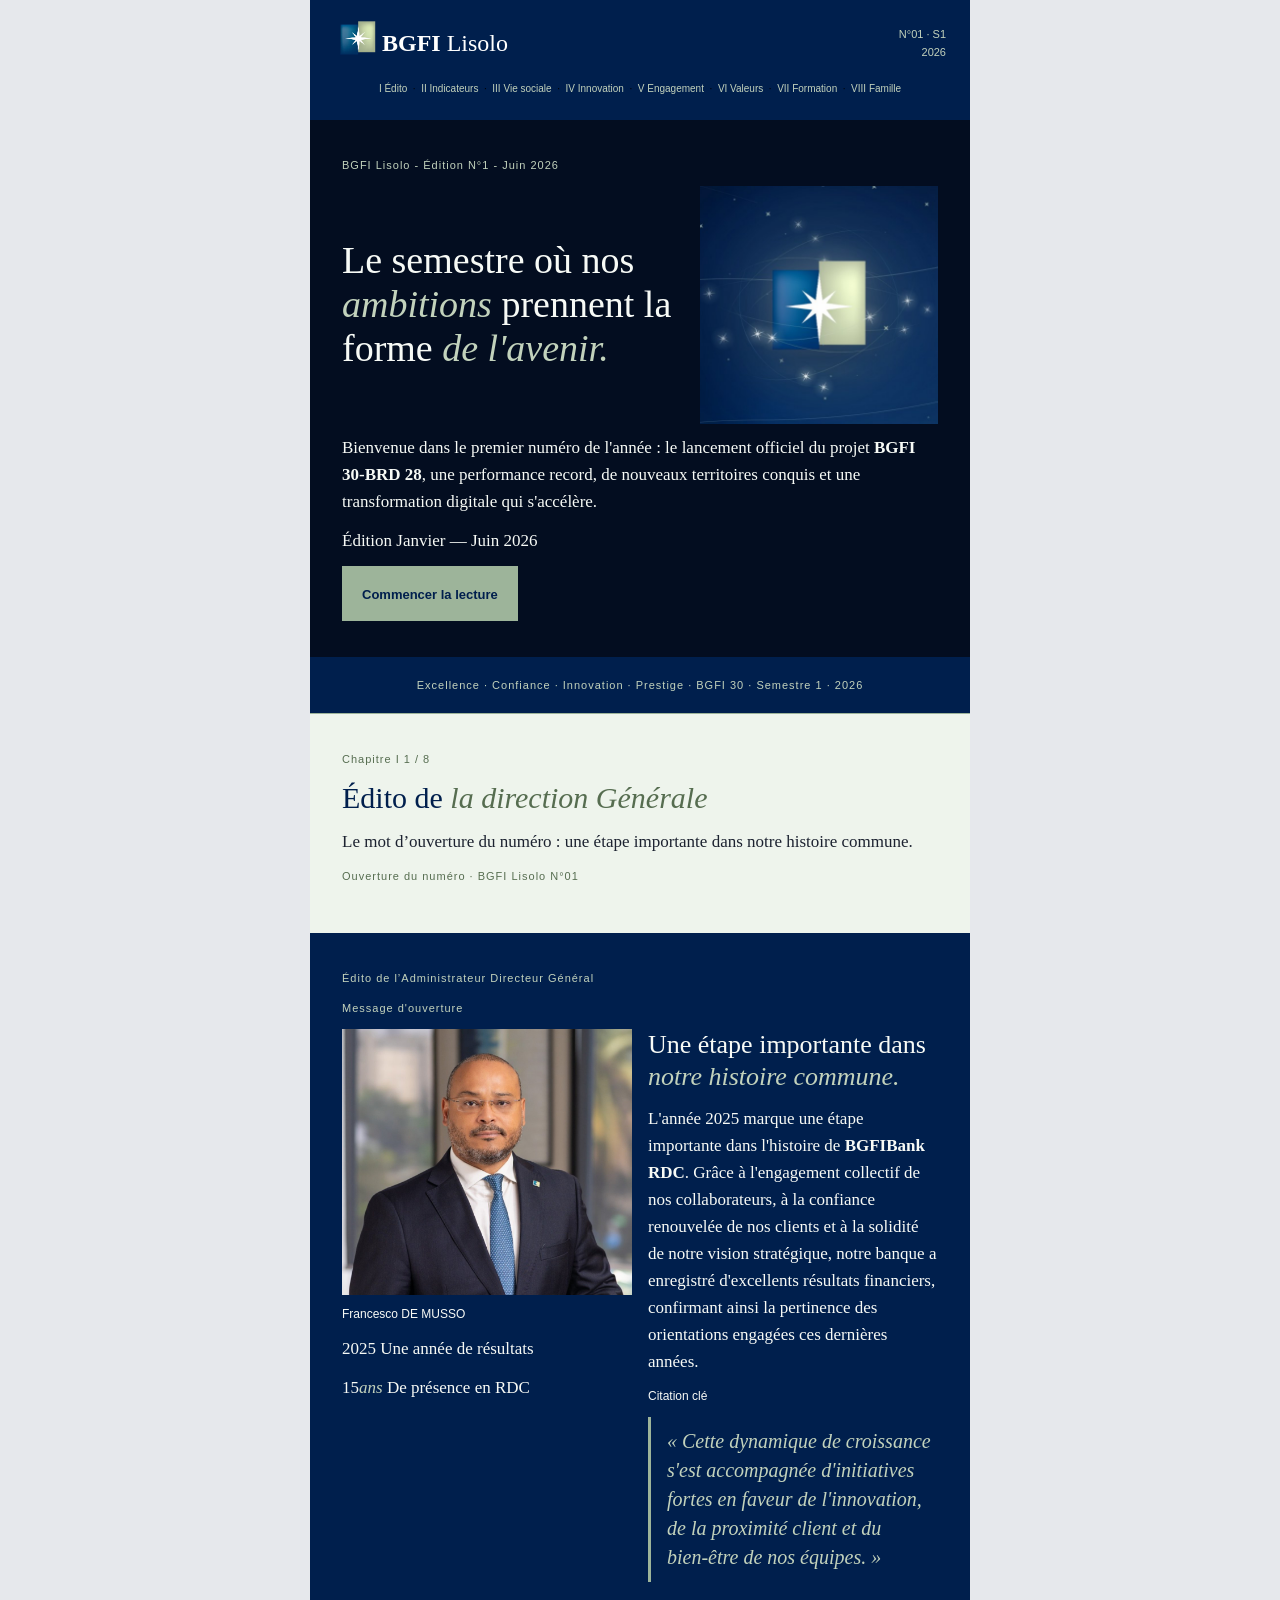
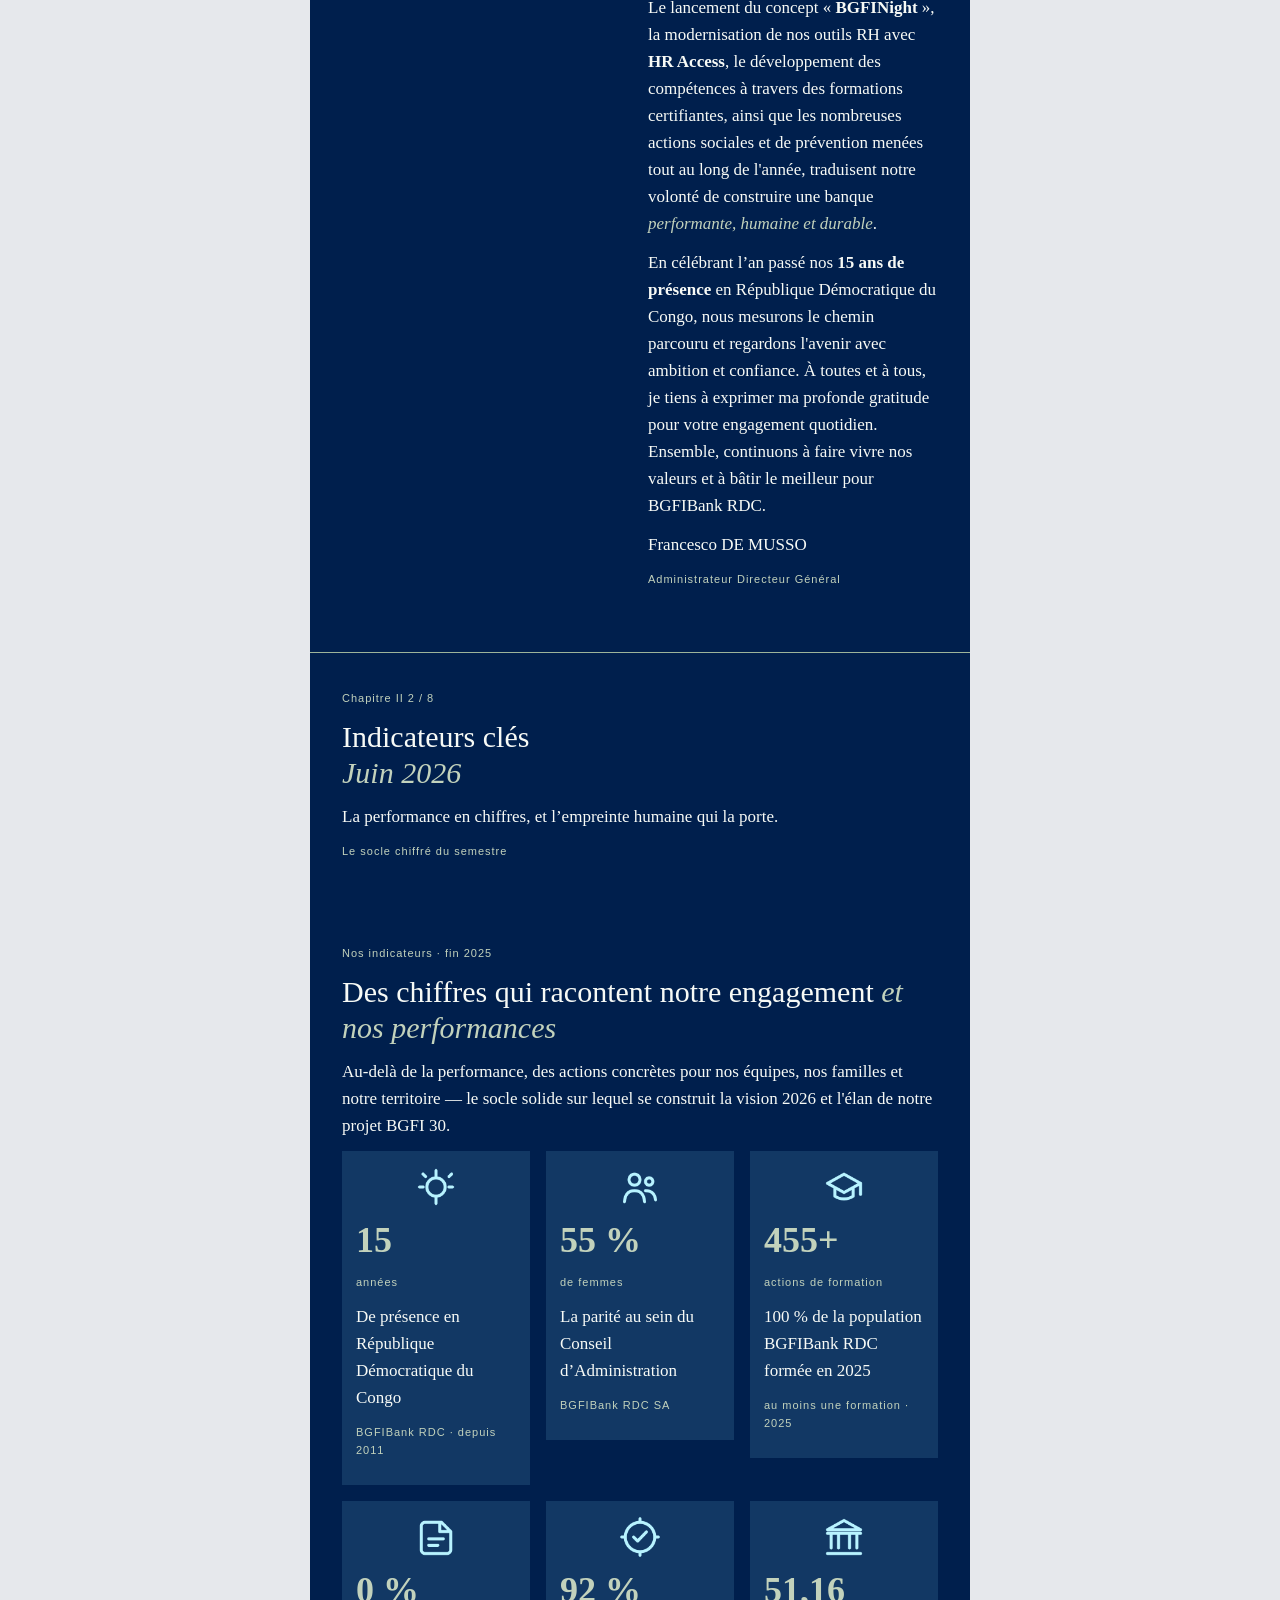
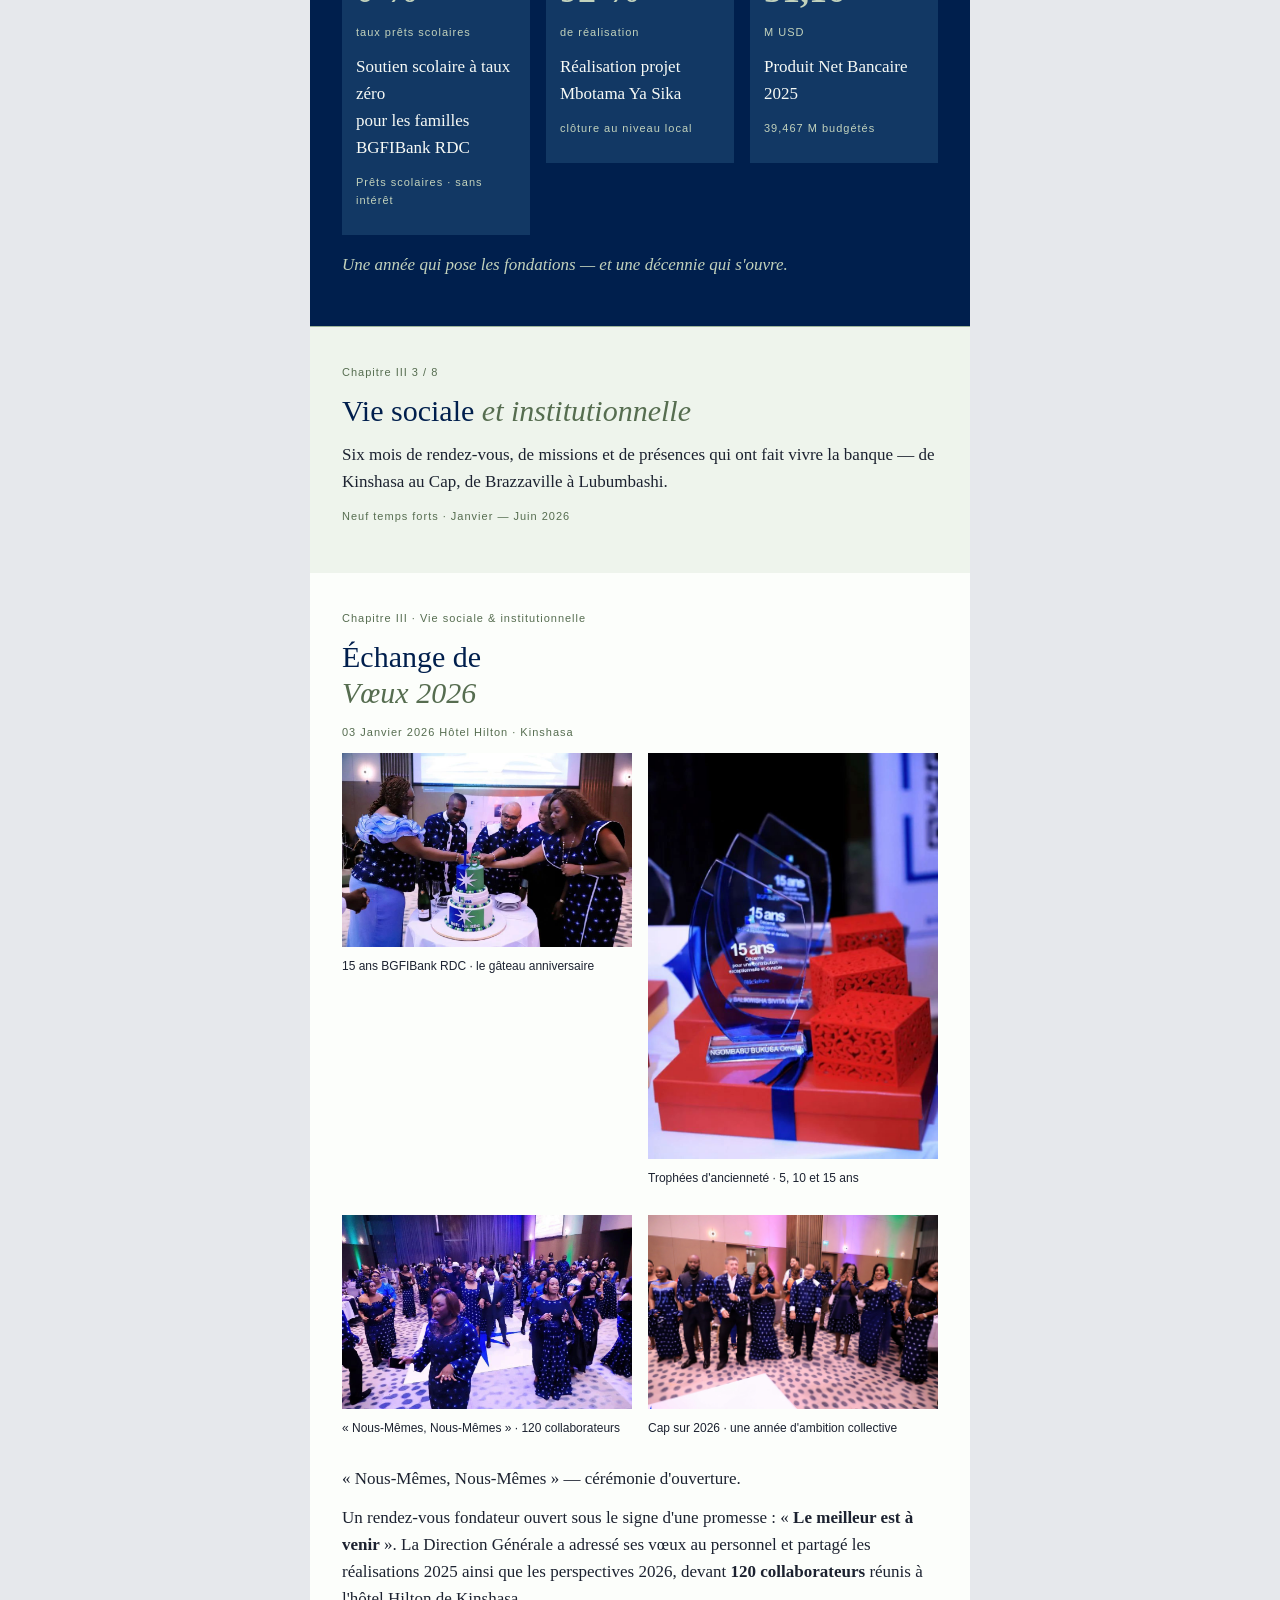
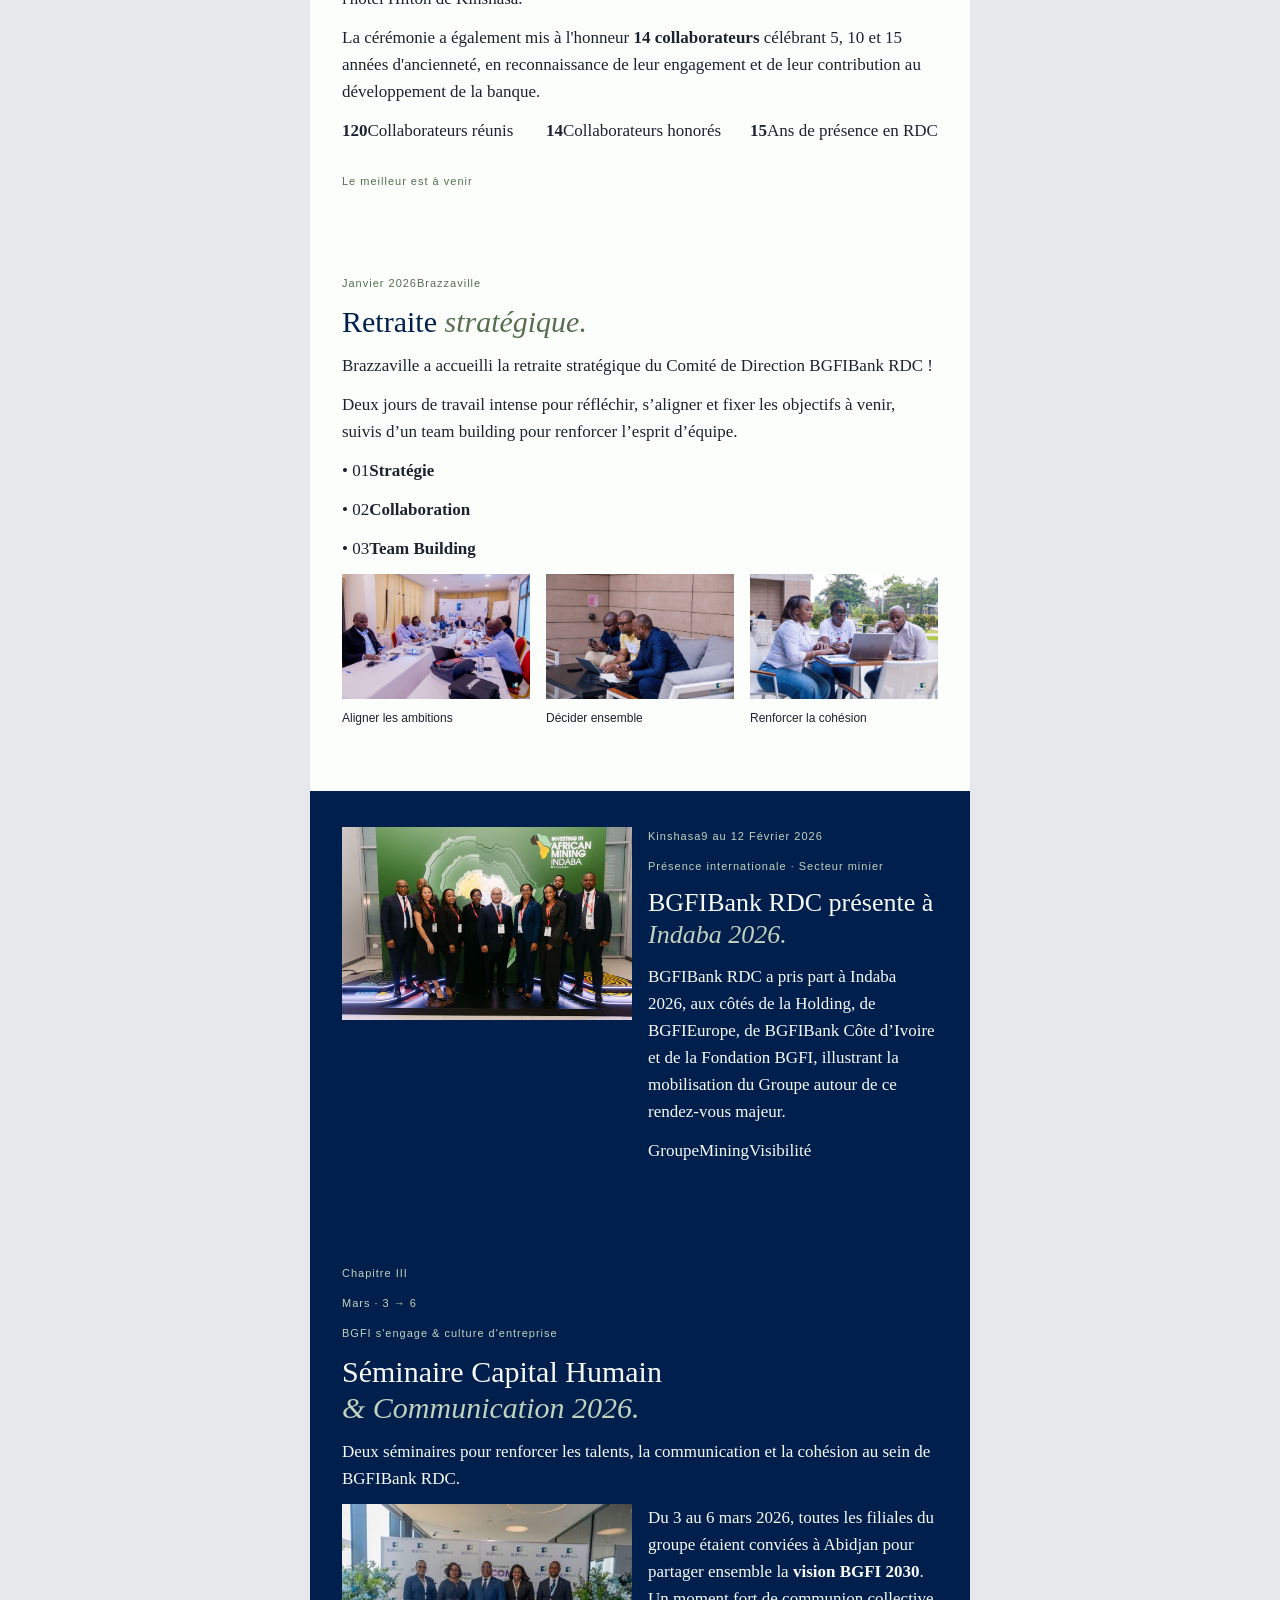
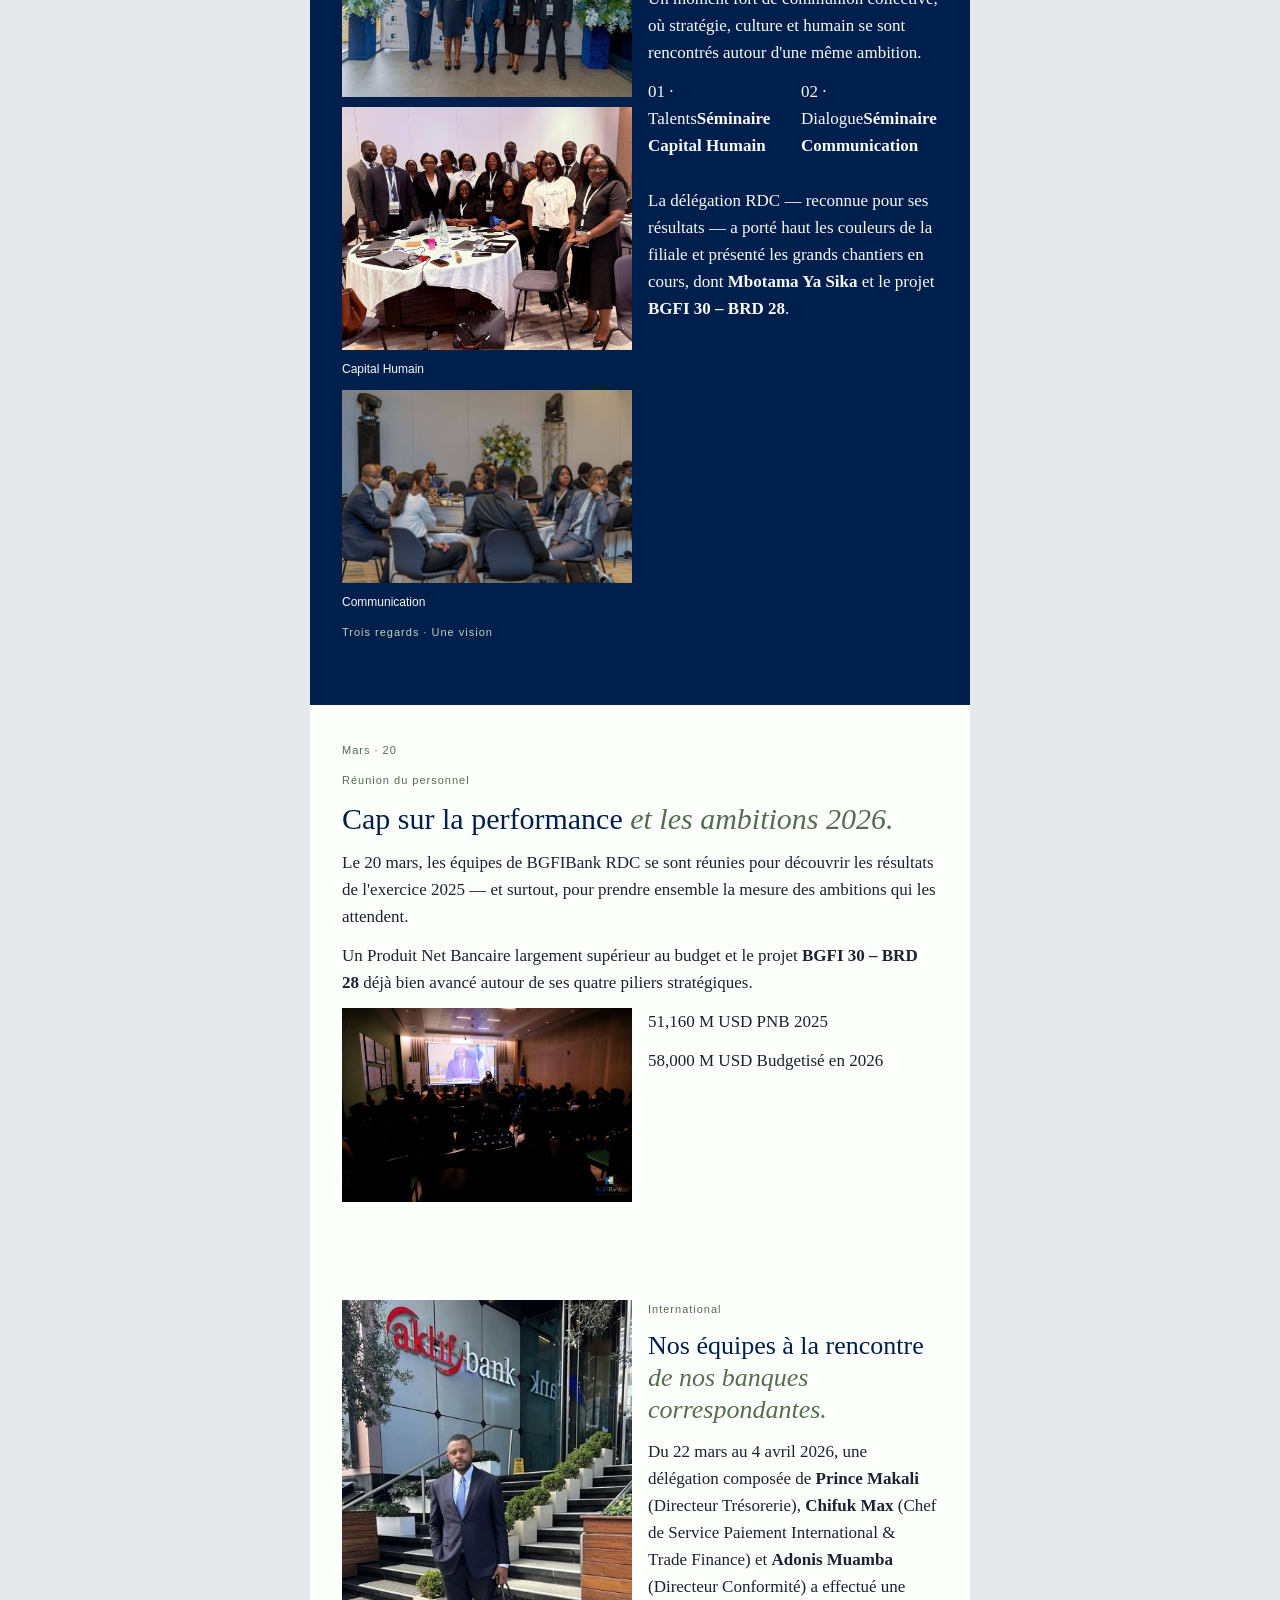
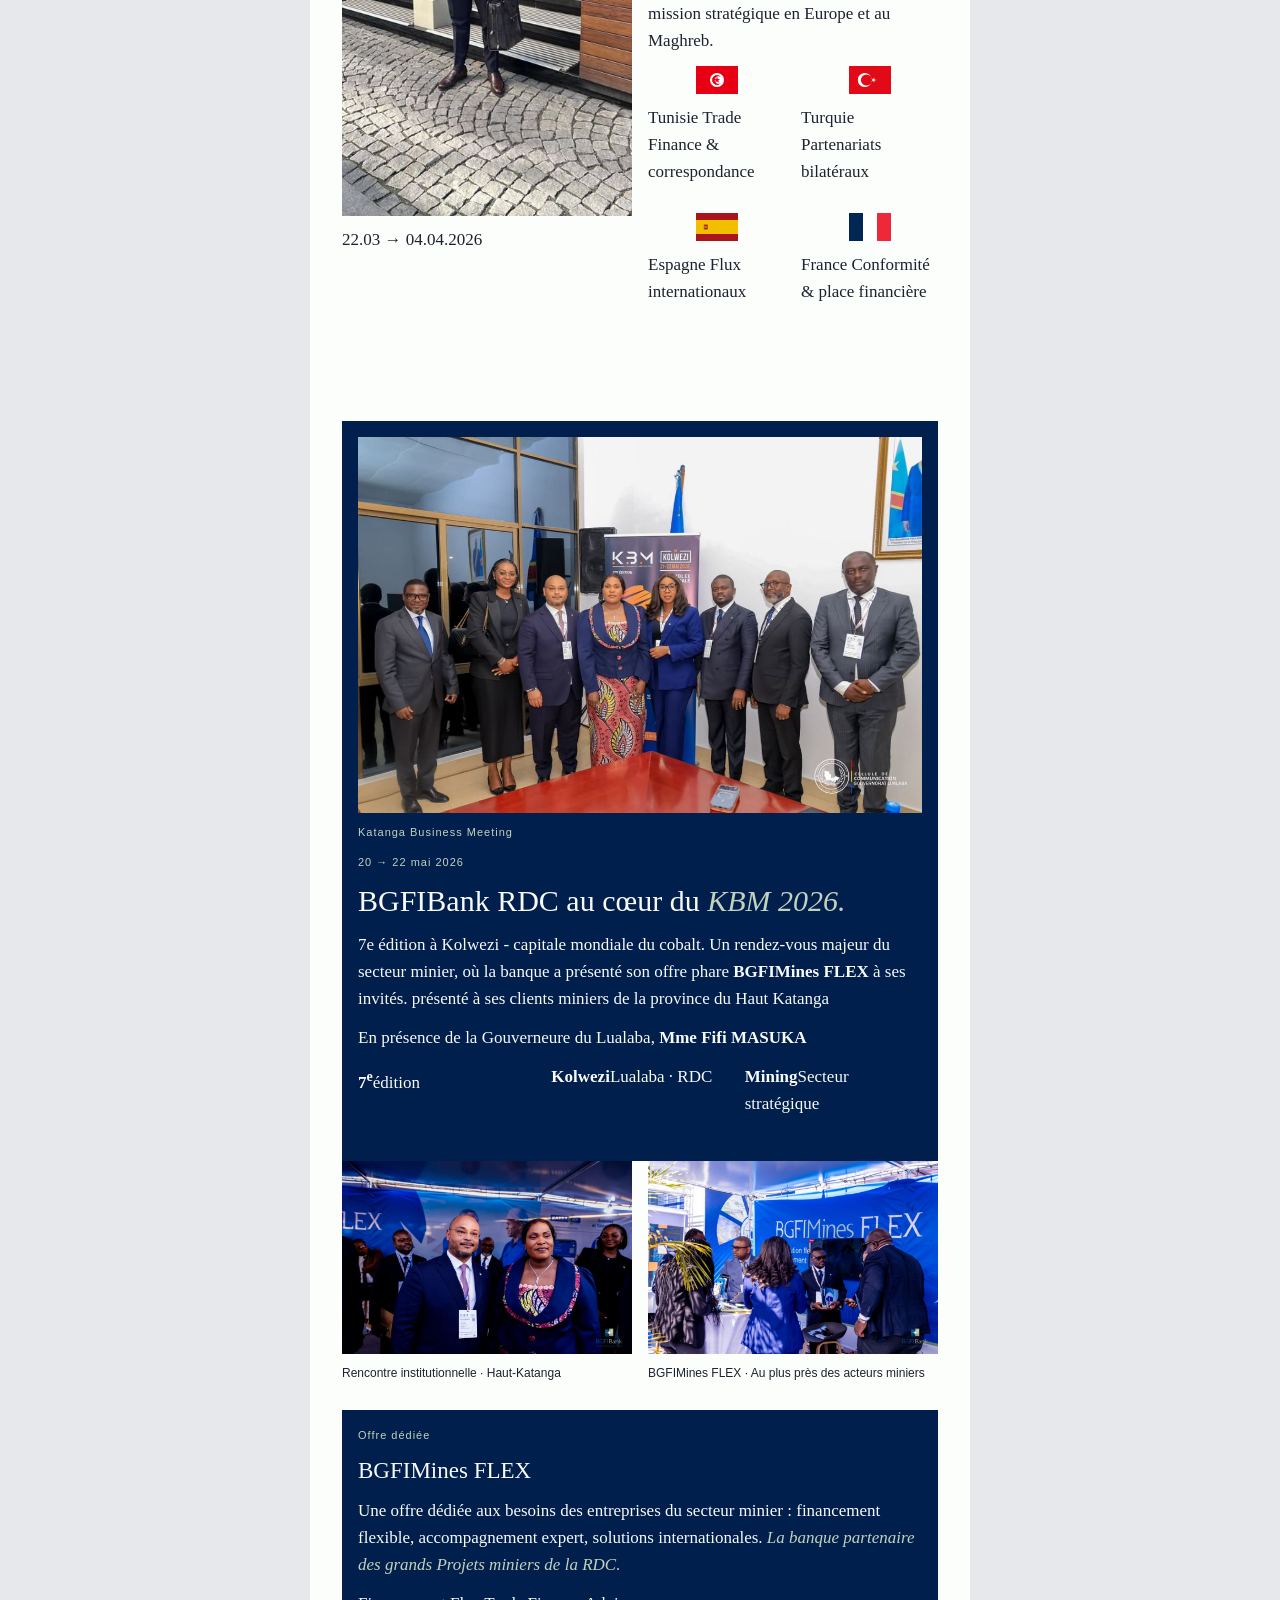
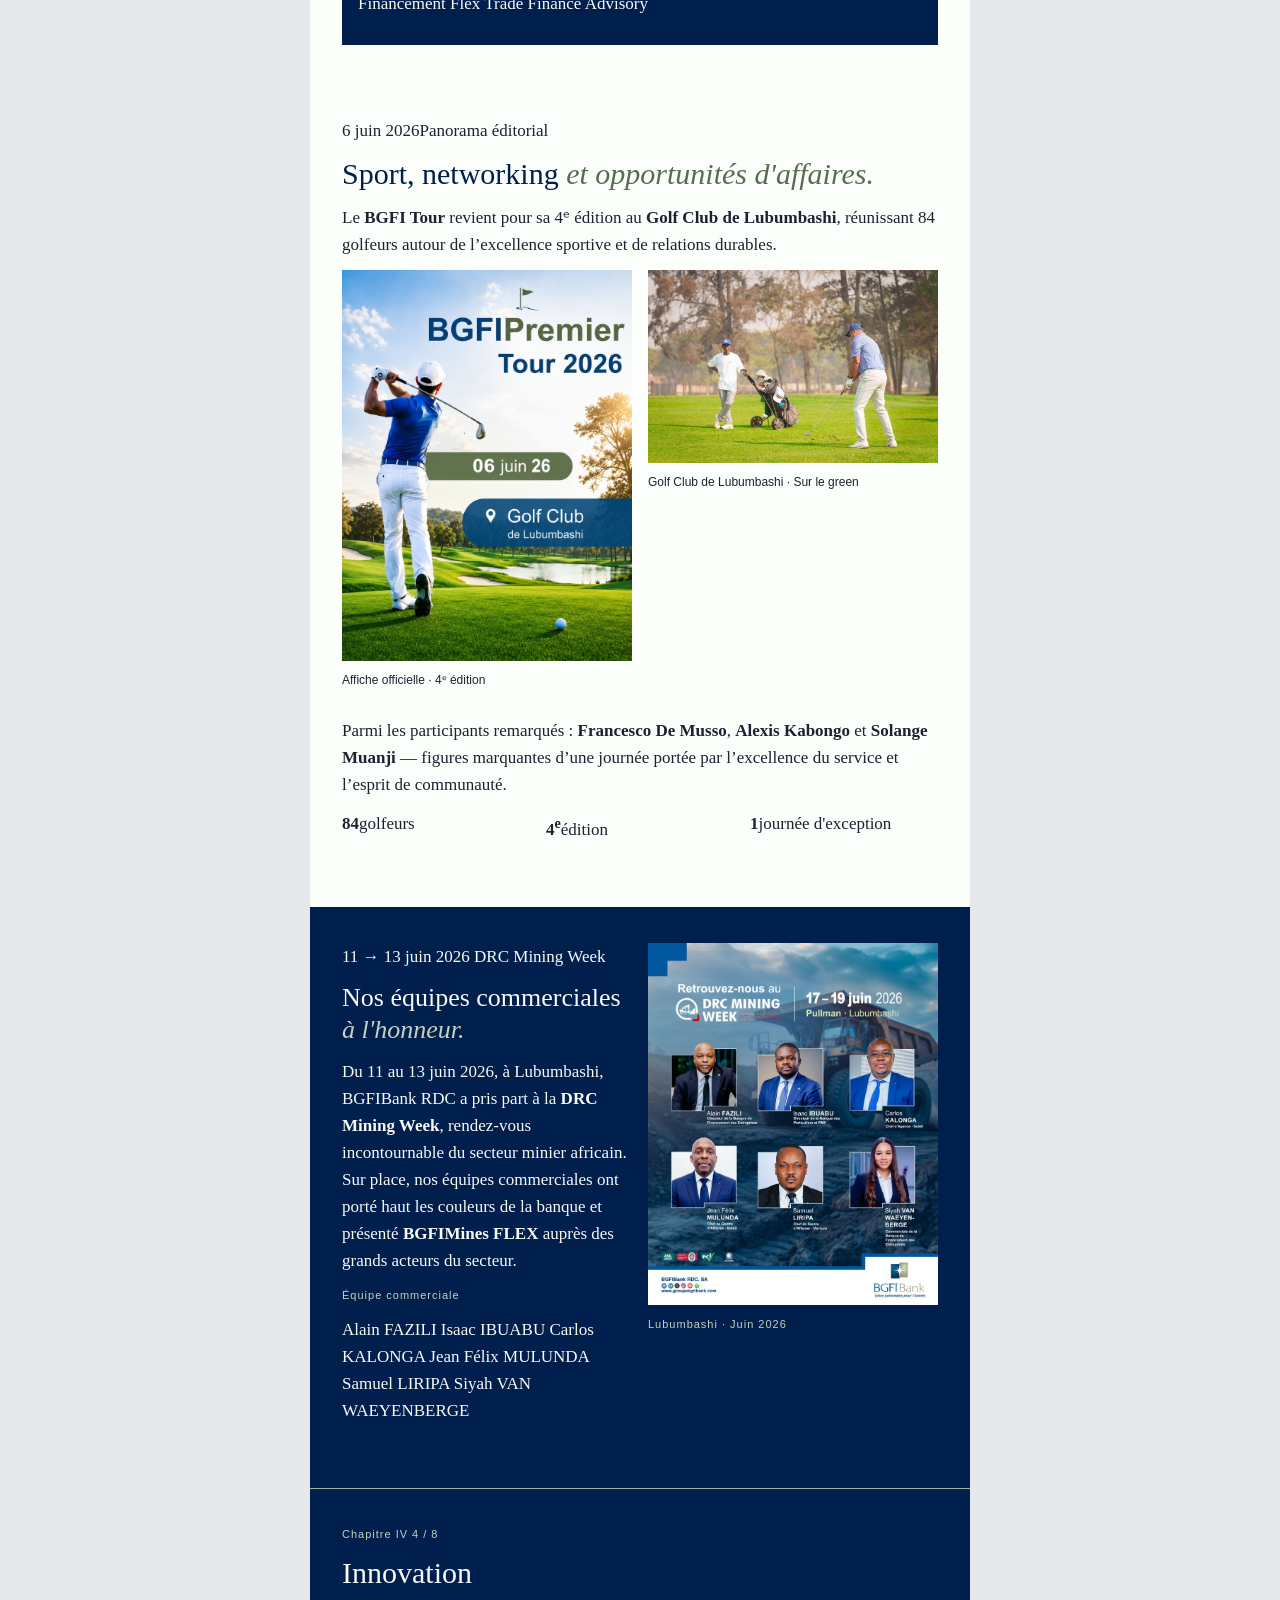
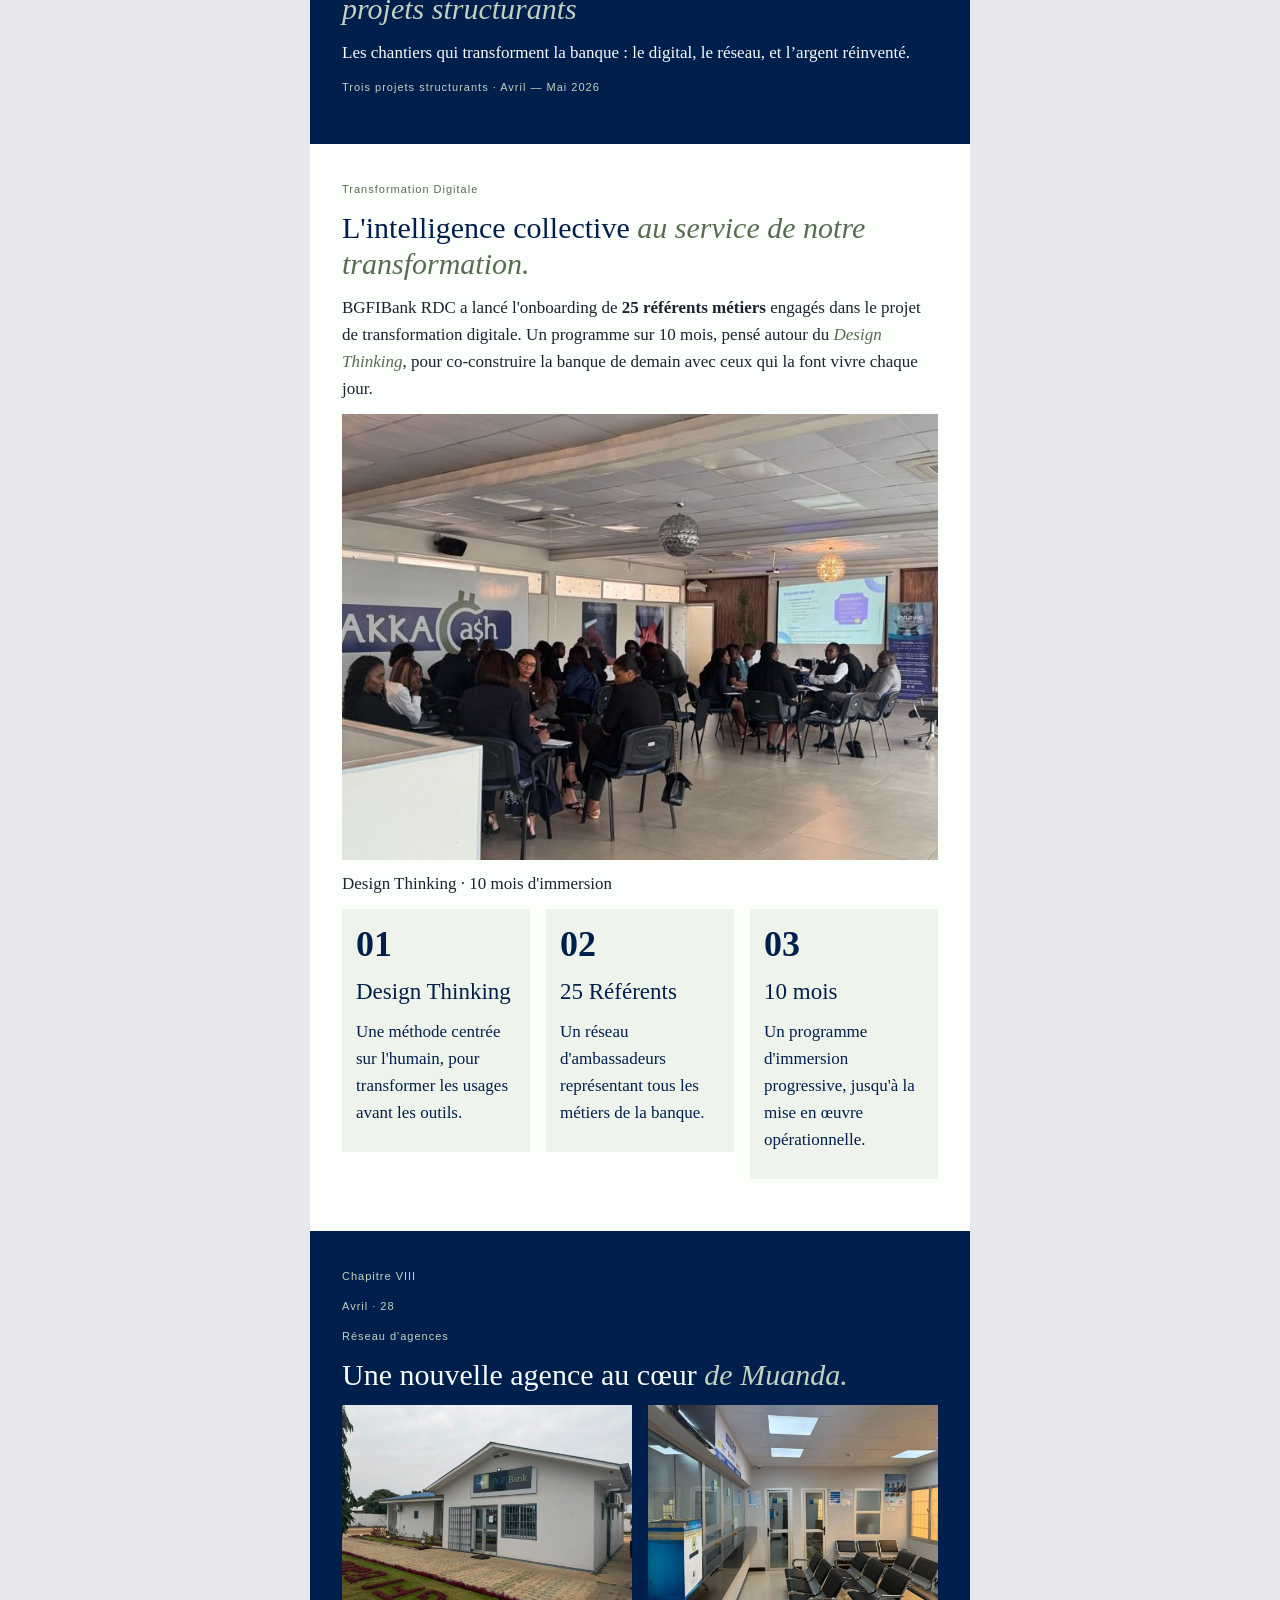
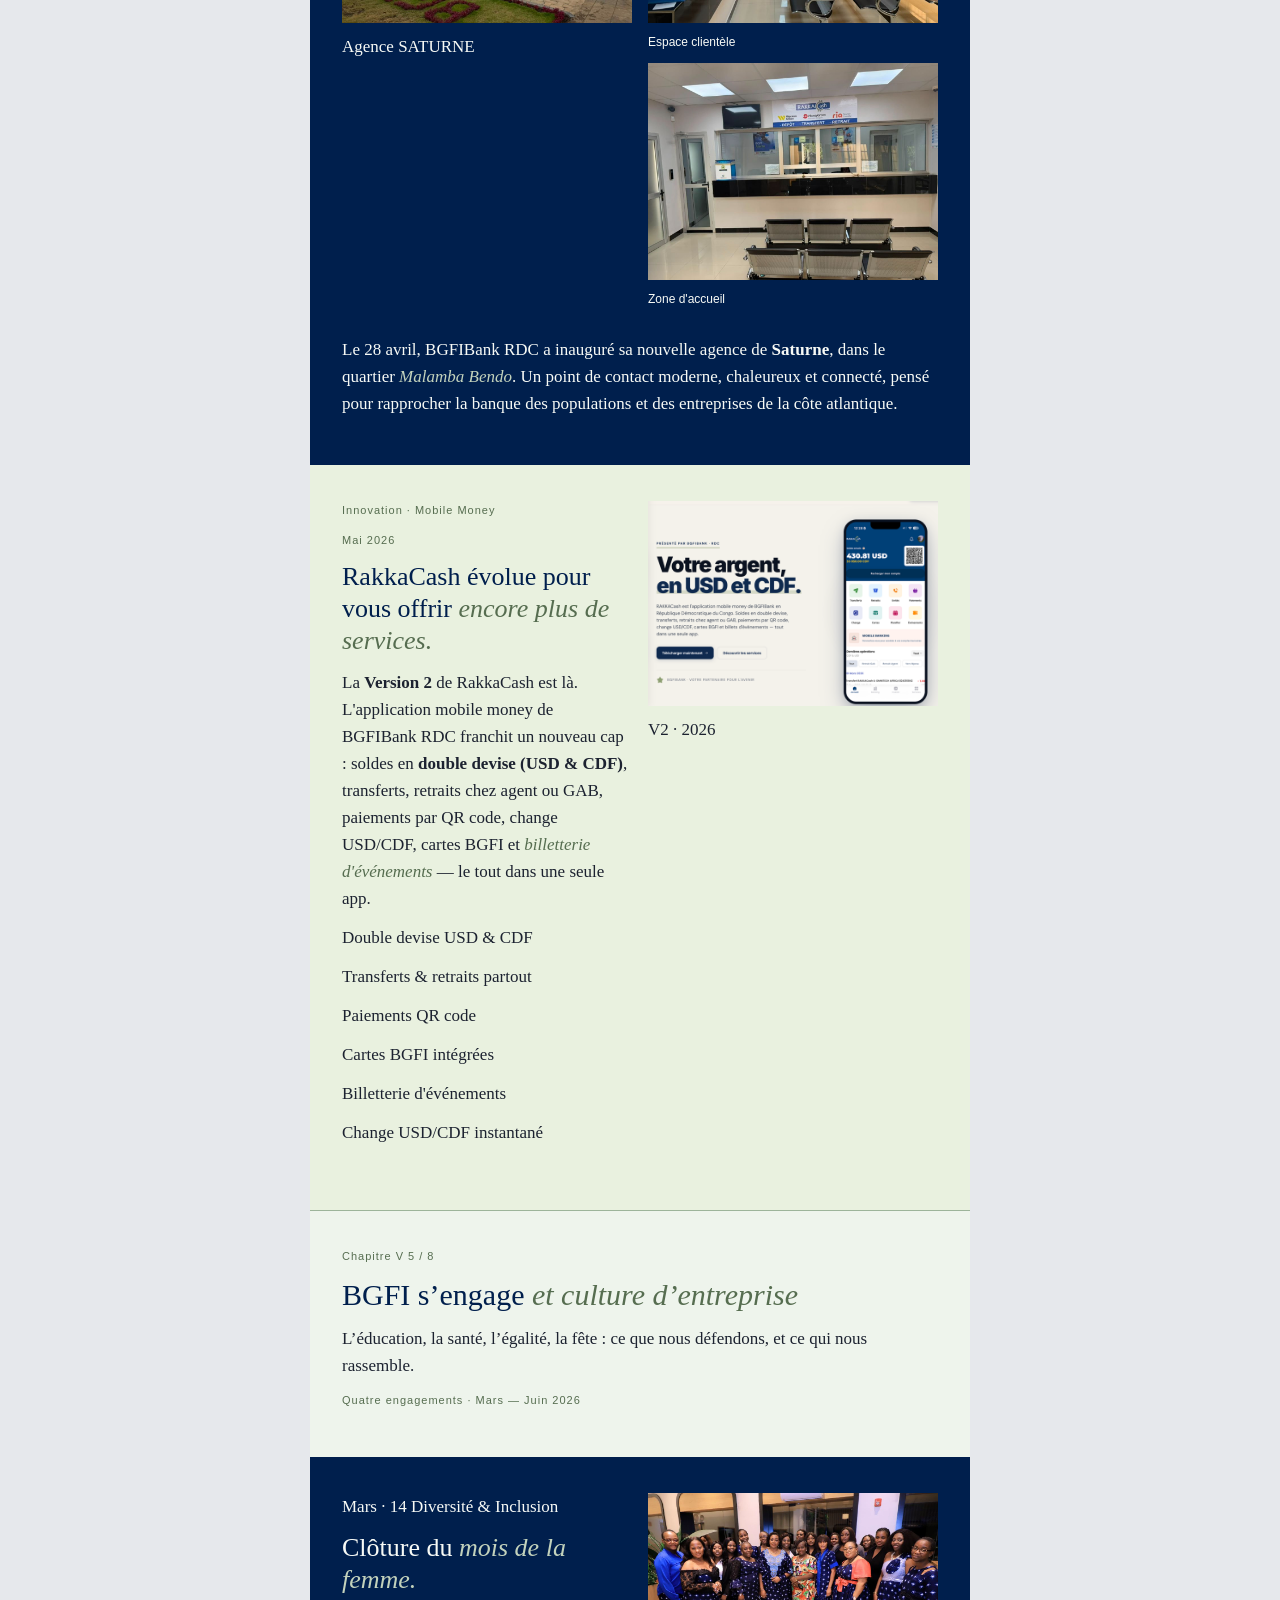
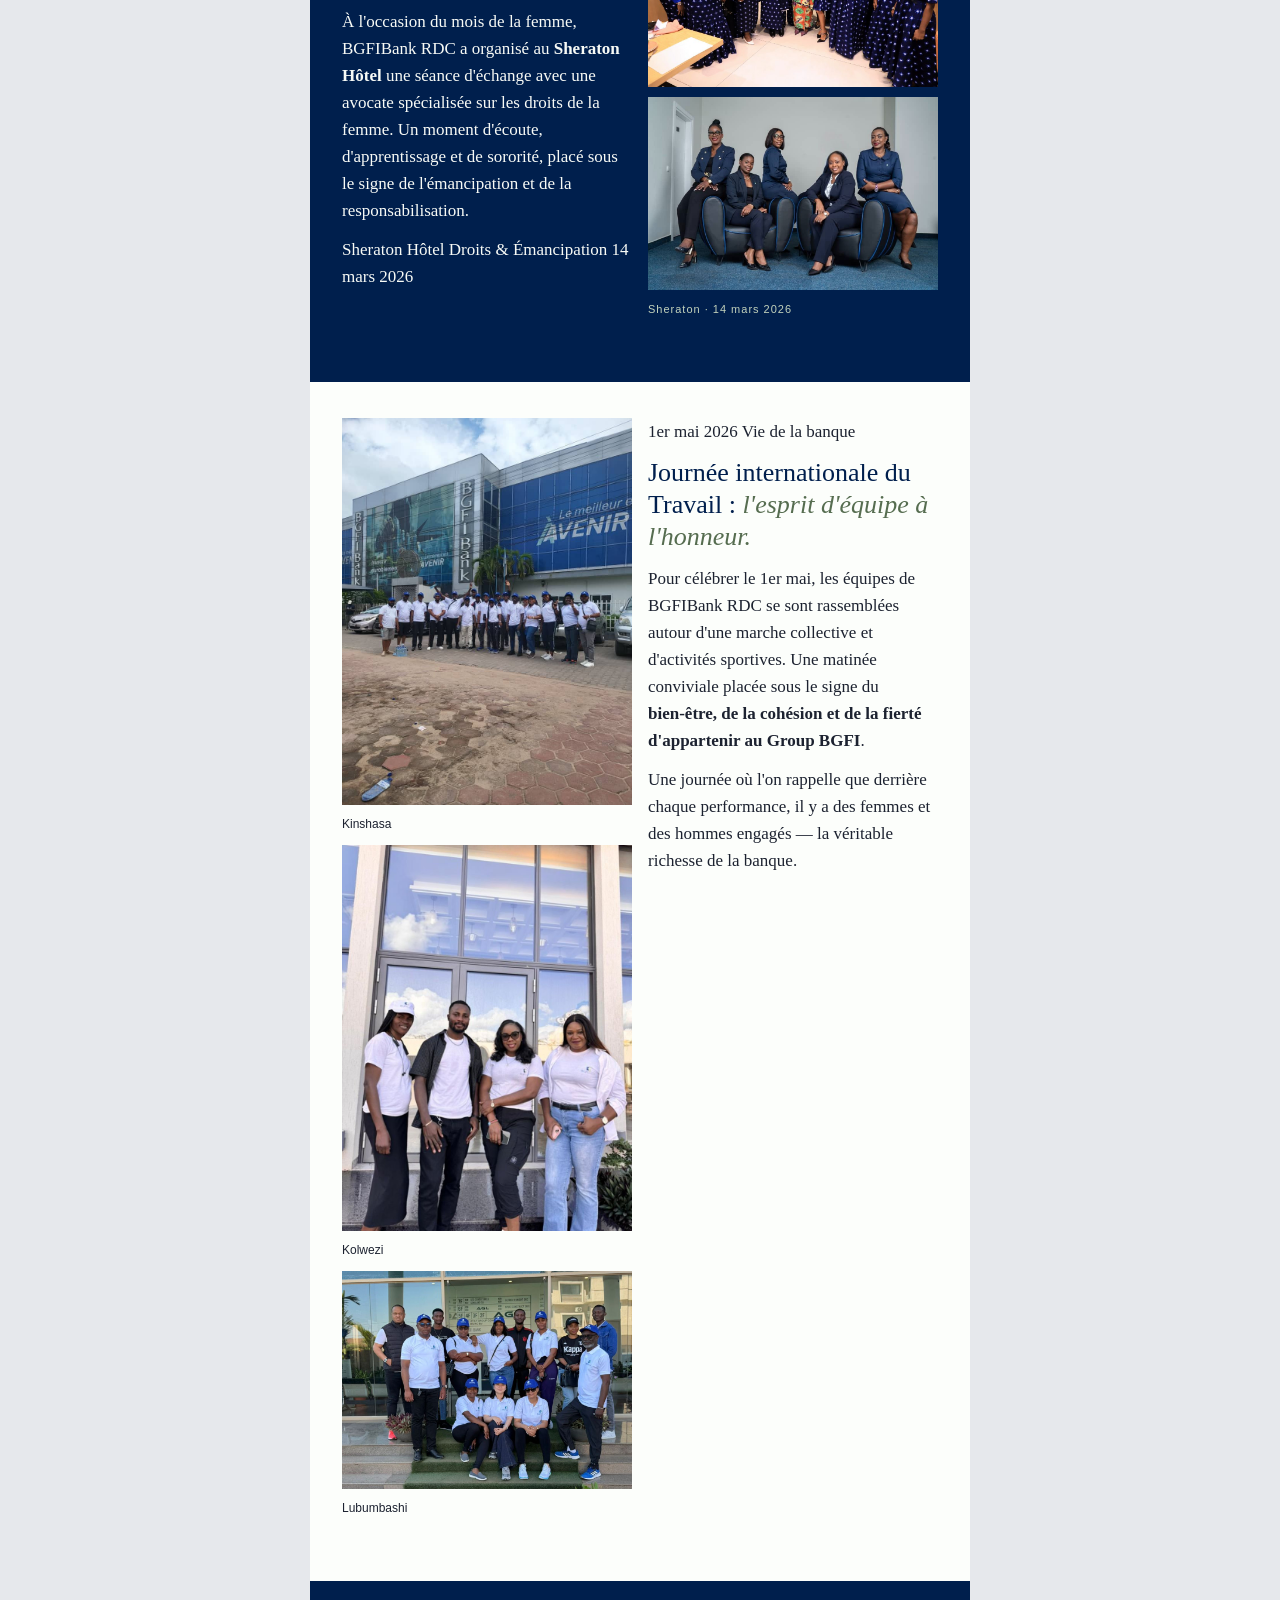
==== commit 64899111: "fix(email): retain country flags inside inline source wrappers" ====
--- a/email-ready/index.html
+++ b/email-ready/index.html
@@ -9,6 +9,6 @@
 <div style="display:none;font-size:1px;line-height:1px;color:#e6e8ec;max-height:0;max-width:0;opacity:0;overflow:hidden;mso-hide:all;">BGFI Lisolo · Janvier — Juin 2026. Performance, innovation et vie de la famille BGFI.</div>
 <table role="presentation" width="100%" cellpadding="0" cellspacing="0" border="0" bgcolor="#e6e8ec"><tr><td align="center" valign="top">
 <!--[if mso]><table role="presentation" width="660" cellpadding="0" cellspacing="0" border="0"><tr><td><![endif]-->
-<table role="presentation" class="outer" width="660" cellpadding="0" cellspacing="0" border="0" align="center" bgcolor="#fcfefb" style="width:100%;max-width:660px;border-collapse:collapse;"><tr><td bgcolor="#001f4d" style="padding:20px 24px;background-color:#001f4d;"><table role="presentation" width="100%" cellpadding="0" cellspacing="0" border="0" style="width:100%;border-collapse:collapse;mso-table-lspace:0pt;mso-table-rspace:0pt;"><tr><td width="48" valign="middle"><img src="assets/2026-bgfi-lisolo-mark.png" width="38" height="36" alt="" border="0" style="display:block;border:0;outline:none;max-width:38px;height:auto;margin:0 auto 10px;font:14px Arial,sans-serif;color:inherit;"></td><td valign="middle" style="font:24px Georgia,serif;color:#ffffff;"><b>BGFI</b> Lisolo</td><td align="right" style="font:11px/18px Arial,sans-serif;color:#c2d2bc;">N°01 · S1<br>2026</td></tr></table><p style="margin:12px 0 0;font:10px/22px Arial,sans-serif;text-align:center;"><a href="#chapitre-1" style="color:#c2d2bc;text-decoration:none;">I Édito</a> &nbsp;·&nbsp; <a href="#chapitre-2" style="color:#c2d2bc;text-decoration:none;">II Indicateurs</a> &nbsp;·&nbsp; <a href="#chapitre-3" style="color:#c2d2bc;text-decoration:none;">III Vie sociale</a> &nbsp;·&nbsp; <a href="#chapitre-4" style="color:#c2d2bc;text-decoration:none;">IV Innovation</a> &nbsp;·&nbsp; <a href="#chapitre-5" style="color:#c2d2bc;text-decoration:none;">V Engagement</a> &nbsp;·&nbsp; <a href="#chapitre-6" style="color:#c2d2bc;text-decoration:none;">VI Valeurs</a> &nbsp;·&nbsp; <a href="#chapitre-7" style="color:#c2d2bc;text-decoration:none;">VII Formation</a> &nbsp;·&nbsp; <a href="#chapitre-8" style="color:#c2d2bc;text-decoration:none;">VIII Famille</a></p></td></tr><tr><td id="hero" class="pad" bgcolor="#030d20" style="background-color:#030d20;color:#f7faf6;padding:36px 32px;font:17px/27px Georgia,Times New Roman,serif;"><p style="margin:0 0 12px;font:11px/18px Arial,sans-serif;letter-spacing:1px;color:#c2d2bc;">  BGFI Lisolo - Édition N°1 - Juin 2026  </p><table role="presentation" width="100%" cellpadding="0" cellspacing="0" border="0" style="width:100%;border-collapse:collapse;mso-table-lspace:0pt;mso-table-rspace:0pt;"><tr><td class="stack" width="342" valign="middle" style="width:342px;"><h1 style="margin:0 0 12px;font-family:Georgia,Times New Roman,serif;font-size:38px;line-height:44px;font-weight:normal;color:#f7faf6;"> Le semestre où nos <em style="color:#c2d2bc;">ambitions</em> prennent la forme <em style="color:#c2d2bc;">de l&#x27;avenir.</em> </h1></td><td class="gap" width="16">&nbsp;</td><td class="stack" width="238" valign="middle" style="width:238px;"><img src="assets/orbit.jpg" width="238" height="238" alt="Étoile BGFIBank entourée de ses orbites" border="0" style="display:block;border:0;outline:none;width:100%;max-width:238px;height:auto;margin:0 auto 10px;font:14px Arial,sans-serif;color:inherit;"></td></tr></table><p style="margin:0 0 12px;"> Bienvenue dans le premier numéro de l&#x27;année : le lancement officiel du projet <strong>BGFI 30-BRD 28</strong>, une performance record, de nouveaux territoires conquis et une transformation digitale qui s&#x27;accélère. </p><p style="margin:0 0 12px;"> Édition Janvier — Juin 2026 </p><table role="presentation" width="100%" cellpadding="0" cellspacing="0" border="0" style="width:100%;border-collapse:collapse;mso-table-lspace:0pt;mso-table-rspace:0pt;"><tr><td align="left"><table role="presentation" cellpadding="0" cellspacing="0" border="0"><tr><td bgcolor="#9db49a" style="padding:14px 20px;background-color:#9db49a;"><a href="#edito" style="font:bold 13px Arial,sans-serif;color:#001f4d;text-decoration:none;">Commencer la lecture</a></td></tr></table></td></tr></table></td></tr><tr><td bgcolor="#001f4d" align="center" style="background-color:#001f4d;padding:18px;color:#c2d2bc;font:11px/20px Arial,sans-serif;letter-spacing:1px;">Excellence · Confiance · Innovation · Prestige · BGFI 30 · Semestre 1 · 2026</td></tr><tr><td id="chapitre-1" class="pad" bgcolor="#eef4ec" style="background-color:#eef4ec;color:#1c2230;padding:36px 32px;font:17px/27px Georgia,Times New Roman,serif;border-top:1px solid #9db49a;"><p style="margin:0 0 12px;font:11px/18px Arial,sans-serif;letter-spacing:1px;color:#566d50;">  Chapitre I  1 / 8 </p><h2 id="chapitre-1-title" style="margin:0 0 12px;font-family:Georgia,Times New Roman,serif;font-size:30px;line-height:36px;font-weight:normal;color:#001f4d;">Édito de <em style="color:#566d50;">la direction Générale</em></h2><p style="margin:0 0 12px;">Le mot d’ouverture du numéro : une étape importante dans notre histoire commune.</p><p style="margin:0 0 12px;font:11px/18px Arial,sans-serif;letter-spacing:1px;color:#566d50;"> Ouverture du numéro · BGFI Lisolo N°01</p></td></tr><tr><td id="edito" class="pad" bgcolor="#001f4d" style="background-color:#001f4d;color:#f7faf6;padding:36px 32px;font:17px/27px Georgia,Times New Roman,serif;"><p style="margin:0 0 12px;font:11px/18px Arial,sans-serif;letter-spacing:1px;color:#c2d2bc;">Édito de l’Administrateur Directeur Général</p><p style="margin:0 0 12px;font:11px/18px Arial,sans-serif;letter-spacing:1px;color:#c2d2bc;">  Message d&#x27;ouverture  </p><table role="presentation" width="100%" cellpadding="0" cellspacing="0" border="0" style="width:100%;border-collapse:collapse;mso-table-lspace:0pt;mso-table-rspace:0pt;"><tr><td class="stack" valign="top" width="290" style="width:290px;vertical-align:top;padding:0 0 16px;"><img src="assets/dg-portrait.jpg" width="290" height="265" alt="Portrait du Directeur Général de BGFIBank RDC, en costume bleu marine, souriant." border="0" style="display:block;border:0;outline:none;width:100%;max-width:290px;height:auto;margin:0 auto 10px;font:14px Arial,sans-serif;color:inherit;"><p style="margin:0 0 12px;font:12px/18px Arial,sans-serif;">   Francesco DE MUSSO  </p><p style="margin:0 0 12px;"> 2025 Une année de résultats </p><p style="margin:0 0 12px;"> 15<em style="color:#c2d2bc;">ans</em> De présence en RDC </p></td><td class="gap" width="16" style="width:16px;font-size:0;line-height:0;">&nbsp;</td><td class="stack" valign="top" width="290" style="width:290px;vertical-align:top;padding:0 0 16px;"><h2 id="edito-title" style="margin:0 0 12px;font-family:Georgia,Times New Roman,serif;font-size:26px;line-height:32px;font-weight:normal;color:#f7faf6;"> Une étape importante dans<br><em style="color:#c2d2bc;">notre histoire commune.</em> </h2><p style="margin:0 0 12px;"> L&#x27;année 2025 marque une étape importante dans l&#x27;histoire de <strong>BGFIBank RDC</strong>. Grâce à l&#x27;engagement collectif de nos collaborateurs, à la confiance renouvelée de nos clients et à la solidité de notre vision stratégique, notre banque a enregistré d&#x27;excellents résultats financiers, confirmant ainsi la pertinence des orientations engagées ces dernières années. </p><p style="margin:0 0 12px;font:12px/18px Arial,sans-serif;">  Citation clé </p><p style="margin:0 0 12px;font-size:20px;line-height:29px;font-style:italic;border-left:3px solid #9db49a;padding:10px 0 10px 16px;color:#c2d2bc;"> « Cette dynamique de croissance s&#x27;est accompagnée d&#x27;initiatives fortes en faveur de l&#x27;innovation, de la proximité client et du bien-être de nos équipes. » </p><p style="margin:0 0 12px;"> Le lancement du concept « <strong>BGFINight</strong> », la modernisation de nos outils RH avec <strong>HR Access</strong>, le développement des compétences à travers des formations certifiantes, ainsi que les nombreuses actions sociales et de prévention menées tout au long de l&#x27;année, traduisent notre volonté de construire une banque <em style="color:#c2d2bc;">performante, humaine et durable</em>. </p><p style="margin:0 0 12px;"> En célébrant l’an passé nos <strong>15 ans de présence</strong> en République Démocratique du Congo, nous mesurons le chemin parcouru et regardons l&#x27;avenir avec ambition et confiance. À toutes et à tous, je tiens à exprimer ma profonde gratitude pour votre engagement quotidien. Ensemble, continuons à faire vivre nos valeurs et à bâtir le meilleur pour BGFIBank RDC. </p><p style="margin:0 0 12px;">Francesco DE MUSSO</p><p style="margin:0 0 12px;font:11px/18px Arial,sans-serif;letter-spacing:1px;color:#c2d2bc;">Administrateur Directeur Général</p></td></tr></table></td></tr><tr><td id="chapitre-2" class="pad" bgcolor="#001f4d" style="background-color:#001f4d;color:#f7faf6;padding:36px 32px;font:17px/27px Georgia,Times New Roman,serif;border-top:1px solid #9db49a;"><p style="margin:0 0 12px;font:11px/18px Arial,sans-serif;letter-spacing:1px;color:#c2d2bc;">  Chapitre II  2 / 8 </p><h2 id="chapitre-2-title" style="margin:0 0 12px;font-family:Georgia,Times New Roman,serif;font-size:30px;line-height:36px;font-weight:normal;color:#f7faf6;">Indicateurs clés<br><em style="color:#c2d2bc;">Juin 2026</em></h2><p style="margin:0 0 12px;">La performance en chiffres, et l’empreinte humaine qui la porte.</p><p style="margin:0 0 12px;font:11px/18px Arial,sans-serif;letter-spacing:1px;color:#c2d2bc;"> Le socle chiffré du semestre</p></td></tr><tr><td id="indicateurs" class="pad" bgcolor="#001f4d" style="background-color:#001f4d;color:#f7faf6;padding:36px 32px;font:17px/27px Georgia,Times New Roman,serif;"><p style="margin:0 0 12px;font:11px/18px Arial,sans-serif;letter-spacing:1px;color:#c2d2bc;">   Nos indicateurs · fin 2025   </p><h2 style="margin:0 0 12px;font-family:Georgia,Times New Roman,serif;font-size:30px;line-height:36px;font-weight:normal;color:#f7faf6;">Des chiffres qui racontent notre engagement <em style="color:#c2d2bc;">et nos performances</em></h2><p style="margin:0 0 12px;"> Au-delà de la performance, des actions concrètes pour nos équipes, nos familles et notre territoire — le socle solide sur lequel se construit la vision 2026 et l&#x27;élan de notre projet BGFI 30. </p><table role="presentation" width="100%" cellpadding="0" cellspacing="0" border="0" style="width:100%;border-collapse:collapse;mso-table-lspace:0pt;mso-table-rspace:0pt;"><tr><td class="stack" valign="top" width="188" style="width:188px;vertical-align:top;padding:0 0 16px;"><table role="presentation" width="100%" cellpadding="0" cellspacing="0" border="0" style="width:100%;border-collapse:collapse;mso-table-lspace:0pt;mso-table-rspace:0pt;"><tr><td bgcolor="#123864" style="padding:14px;background-color:#123864;color:#f7faf6;"><img src="assets/icon-1.png" width="44" height="44" alt="" border="0" style="display:block;border:0;outline:none;max-width:44px;height:auto;margin:0 auto 10px;font:14px Arial,sans-serif;color:inherit;"><p style="margin:0 0 12px;font: bold 36px/42px Georgia,serif;color:#c2d2bc;">15</p><p style="margin:0 0 12px;font:11px/18px Arial,sans-serif;letter-spacing:1px;color:#c2d2bc;">années</p><p style="margin:0 0 12px;">De présence en République<br>Démocratique du Congo</p><p style="margin:0 0 12px;font:11px/18px Arial,sans-serif;letter-spacing:1px;color:#c2d2bc;">BGFIBank RDC · depuis 2011</p></td></tr></table></td><td class="gap" width="16" style="width:16px;font-size:0;line-height:0;">&nbsp;</td><td class="stack" valign="top" width="188" style="width:188px;vertical-align:top;padding:0 0 16px;"><table role="presentation" width="100%" cellpadding="0" cellspacing="0" border="0" style="width:100%;border-collapse:collapse;mso-table-lspace:0pt;mso-table-rspace:0pt;"><tr><td bgcolor="#123864" style="padding:14px;background-color:#123864;color:#f7faf6;"><img src="assets/icon-2.png" width="44" height="44" alt="" border="0" style="display:block;border:0;outline:none;max-width:44px;height:auto;margin:0 auto 10px;font:14px Arial,sans-serif;color:inherit;"><p style="margin:0 0 12px;font: bold 36px/42px Georgia,serif;color:#c2d2bc;">55 %</p><p style="margin:0 0 12px;font:11px/18px Arial,sans-serif;letter-spacing:1px;color:#c2d2bc;">de femmes</p><p style="margin:0 0 12px;">La parité au sein du Conseil<br>d’Administration</p><p style="margin:0 0 12px;font:11px/18px Arial,sans-serif;letter-spacing:1px;color:#c2d2bc;">BGFIBank RDC SA</p></td></tr></table></td><td class="gap" width="16" style="width:16px;font-size:0;line-height:0;">&nbsp;</td><td class="stack" valign="top" width="188" style="width:188px;vertical-align:top;padding:0 0 16px;"><table role="presentation" width="100%" cellpadding="0" cellspacing="0" border="0" style="width:100%;border-collapse:collapse;mso-table-lspace:0pt;mso-table-rspace:0pt;"><tr><td bgcolor="#123864" style="padding:14px;background-color:#123864;color:#f7faf6;"><img src="assets/icon-3.png" width="44" height="44" alt="" border="0" style="display:block;border:0;outline:none;max-width:44px;height:auto;margin:0 auto 10px;font:14px Arial,sans-serif;color:inherit;"><p style="margin:0 0 12px;font: bold 36px/42px Georgia,serif;color:#c2d2bc;">455+</p><p style="margin:0 0 12px;font:11px/18px Arial,sans-serif;letter-spacing:1px;color:#c2d2bc;">actions de formation</p><p style="margin:0 0 12px;">100 % de la population BGFIBank RDC<br>formée en 2025</p><p style="margin:0 0 12px;font:11px/18px Arial,sans-serif;letter-spacing:1px;color:#c2d2bc;">au moins une formation · 2025</p></td></tr></table></td></tr><tr><td class="stack" valign="top" width="188" style="width:188px;vertical-align:top;padding:0 0 16px;"><table role="presentation" width="100%" cellpadding="0" cellspacing="0" border="0" style="width:100%;border-collapse:collapse;mso-table-lspace:0pt;mso-table-rspace:0pt;"><tr><td bgcolor="#123864" style="padding:14px;background-color:#123864;color:#f7faf6;"><img src="assets/icon-4.png" width="44" height="44" alt="" border="0" style="display:block;border:0;outline:none;max-width:44px;height:auto;margin:0 auto 10px;font:14px Arial,sans-serif;color:inherit;"><p style="margin:0 0 12px;font: bold 36px/42px Georgia,serif;color:#c2d2bc;">0 %</p><p style="margin:0 0 12px;font:11px/18px Arial,sans-serif;letter-spacing:1px;color:#c2d2bc;">taux prêts scolaires</p><p style="margin:0 0 12px;">Soutien scolaire à taux zéro<br>pour les familles BGFIBank RDC</p><p style="margin:0 0 12px;font:11px/18px Arial,sans-serif;letter-spacing:1px;color:#c2d2bc;">Prêts scolaires · sans intérêt</p></td></tr></table></td><td class="gap" width="16" style="width:16px;font-size:0;line-height:0;">&nbsp;</td><td class="stack" valign="top" width="188" style="width:188px;vertical-align:top;padding:0 0 16px;"><table role="presentation" width="100%" cellpadding="0" cellspacing="0" border="0" style="width:100%;border-collapse:collapse;mso-table-lspace:0pt;mso-table-rspace:0pt;"><tr><td bgcolor="#123864" style="padding:14px;background-color:#123864;color:#f7faf6;"><img src="assets/icon-5.png" width="44" height="44" alt="" border="0" style="display:block;border:0;outline:none;max-width:44px;height:auto;margin:0 auto 10px;font:14px Arial,sans-serif;color:inherit;"><p style="margin:0 0 12px;font: bold 36px/42px Georgia,serif;color:#c2d2bc;">92 %</p><p style="margin:0 0 12px;font:11px/18px Arial,sans-serif;letter-spacing:1px;color:#c2d2bc;">de réalisation</p><p style="margin:0 0 12px;">Réalisation projet<br>Mbotama Ya Sika</p><p style="margin:0 0 12px;font:11px/18px Arial,sans-serif;letter-spacing:1px;color:#c2d2bc;">clôture au niveau local</p></td></tr></table></td><td class="gap" width="16" style="width:16px;font-size:0;line-height:0;">&nbsp;</td><td class="stack" valign="top" width="188" style="width:188px;vertical-align:top;padding:0 0 16px;"><table role="presentation" width="100%" cellpadding="0" cellspacing="0" border="0" style="width:100%;border-collapse:collapse;mso-table-lspace:0pt;mso-table-rspace:0pt;"><tr><td bgcolor="#123864" style="padding:14px;background-color:#123864;color:#f7faf6;"><img src="assets/icon-6.png" width="44" height="44" alt="" border="0" style="display:block;border:0;outline:none;max-width:44px;height:auto;margin:0 auto 10px;font:14px Arial,sans-serif;color:inherit;"><p style="margin:0 0 12px;font: bold 36px/42px Georgia,serif;color:#c2d2bc;">51,16</p><p style="margin:0 0 12px;font:11px/18px Arial,sans-serif;letter-spacing:1px;color:#c2d2bc;">M USD</p><p style="margin:0 0 12px;">Produit Net Bancaire<br>2025</p><p style="margin:0 0 12px;font:11px/18px Arial,sans-serif;letter-spacing:1px;color:#c2d2bc;">39,467 M budgétés</p></td></tr></table></td></tr></table><p style="margin:0 0 12px;"> <em style="color:#c2d2bc;">Une année qui pose les fondations — et une décennie qui s&#x27;ouvre.</em> </p></td></tr><tr><td id="chapitre-3" class="pad" bgcolor="#eef4ec" style="background-color:#eef4ec;color:#1c2230;padding:36px 32px;font:17px/27px Georgia,Times New Roman,serif;border-top:1px solid #9db49a;"><p style="margin:0 0 12px;font:11px/18px Arial,sans-serif;letter-spacing:1px;color:#566d50;">  Chapitre III  3 / 8 </p><h2 id="chapitre-3-title" style="margin:0 0 12px;font-family:Georgia,Times New Roman,serif;font-size:30px;line-height:36px;font-weight:normal;color:#001f4d;">Vie sociale <em style="color:#566d50;">et institutionnelle</em></h2><p style="margin:0 0 12px;">Six mois de rendez-vous, de missions et de présences qui ont fait vivre la banque — de Kinshasa au Cap, de Brazzaville à Lubumbashi.</p><p style="margin:0 0 12px;font:11px/18px Arial,sans-serif;letter-spacing:1px;color:#566d50;"> Neuf temps forts · Janvier — Juin 2026</p></td></tr><tr><td id="story-social" class="pad" bgcolor="#fcfefb" style="background-color:#fcfefb;color:#1c2230;padding:36px 32px;font:17px/27px Georgia,Times New Roman,serif;"><p style="margin:0 0 12px;font:11px/18px Arial,sans-serif;letter-spacing:1px;color:#566d50;">  Chapitre III · Vie sociale &amp; institutionnelle  </p><h2 id="chapter-social-title" style="margin:0 0 12px;font-family:Georgia,Times New Roman,serif;font-size:30px;line-height:36px;font-weight:normal;color:#001f4d;"> Échange de<br><em style="color:#566d50;">Vœux 2026</em> </h2><p style="margin:0 0 12px;font:11px/18px Arial,sans-serif;letter-spacing:1px;color:#566d50;"> 03 Janvier 2026 Hôtel Hilton · Kinshasa </p><table role="presentation" width="100%" cellpadding="0" cellspacing="0" border="0" style="width:100%;border-collapse:collapse;mso-table-lspace:0pt;mso-table-rspace:0pt;"><tr><td class="stack" valign="top" width="290" style="width:290px;vertical-align:top;padding:0 0 16px;"><img src="assets/voeux-01.jpg" width="290" height="193" alt="Découpe du gâteau des 15 ans de BGFIBank RDC lors de la cérémonie d&#x27;échange de vœux." border="0" style="display:block;border:0;outline:none;width:100%;max-width:290px;height:auto;margin:0 auto 10px;font:14px Arial,sans-serif;color:inherit;"><p style="margin:0 0 12px;font:12px/18px Arial,sans-serif;">  15 ans BGFIBank RDC · le gâteau anniversaire </p></td><td class="gap" width="16" style="width:16px;font-size:0;line-height:0;">&nbsp;</td><td class="stack" valign="top" width="290" style="width:290px;vertical-align:top;padding:0 0 16px;"><img src="assets/voeux-02.jpg" width="290" height="406" alt="Trophées « 15 ans » décernés aux collaborateurs pour leur contribution exceptionnelle et durable." border="0" style="display:block;border:0;outline:none;width:100%;max-width:290px;height:auto;margin:0 auto 10px;font:14px Arial,sans-serif;color:inherit;"><p style="margin:0 0 12px;font:12px/18px Arial,sans-serif;">  Trophées d&#x27;ancienneté · 5, 10 et 15 ans </p></td></tr><tr><td class="stack" valign="top" width="290" style="width:290px;vertical-align:top;padding:0 0 16px;"><img src="assets/voeux-03.jpg" width="290" height="193" alt="Les collaborateurs de BGFIBank RDC réunis en tenue commune lors de la cérémonie d&#x27;ouverture." border="0" style="display:block;border:0;outline:none;width:100%;max-width:290px;height:auto;margin:0 auto 10px;font:14px Arial,sans-serif;color:inherit;"><p style="margin:0 0 12px;font:12px/18px Arial,sans-serif;">  « Nous‑Mêmes, Nous‑Mêmes » · 120 collaborateurs </p></td><td class="gap" width="16" style="width:16px;font-size:0;line-height:0;">&nbsp;</td><td class="stack" valign="top" width="290" style="width:290px;vertical-align:top;padding:0 0 16px;"><img src="assets/2026-voeux20252026.jpg" width="290" height="193" alt="Annonce de la participation de BGFIBank RDC à Investing in African Mining Indaba, du 9 au 12 février 2026 au Cap." border="0" style="display:block;border:0;outline:none;width:100%;max-width:290px;height:auto;margin:0 auto 10px;font:14px Arial,sans-serif;color:inherit;"><p style="margin:0 0 12px;font:12px/18px Arial,sans-serif;">  Cap sur 2026 · une année d&#x27;ambition collective </p></td></tr></table><p style="margin:0 0 12px;"> « Nous‑Mêmes, Nous‑Mêmes » — cérémonie d&#x27;ouverture. </p><p style="margin:0 0 12px;"> Un rendez-vous fondateur ouvert sous le signe d&#x27;une promesse : « <strong>Le meilleur est à venir</strong> ». La Direction Générale a adressé ses vœux au personnel et partagé les réalisations 2025 ainsi que les perspectives 2026, devant <strong>120 collaborateurs</strong> réunis à l&#x27;hôtel Hilton de Kinshasa. </p><p style="margin:0 0 12px;"> La cérémonie a également mis à l&#x27;honneur <strong>14 collaborateurs</strong> célébrant 5, 10 et 15 années d&#x27;ancienneté, en reconnaissance de leur engagement et de leur contribution au développement de la banque. </p><table role="presentation" width="100%" cellpadding="0" cellspacing="0" border="0" style="width:100%;border-collapse:collapse;mso-table-lspace:0pt;mso-table-rspace:0pt;"><tr><td class="stack" valign="top" width="188" style="width:188px;vertical-align:top;padding:0 0 16px;"><p style="margin:0 0 12px;"><b>120</b>Collaborateurs réunis</p></td><td class="gap" width="16" style="width:16px;font-size:0;line-height:0;">&nbsp;</td><td class="stack" valign="top" width="188" style="width:188px;vertical-align:top;padding:0 0 16px;"><p style="margin:0 0 12px;"><b>14</b>Collaborateurs honorés</p></td><td class="gap" width="16" style="width:16px;font-size:0;line-height:0;">&nbsp;</td><td class="stack" valign="top" width="188" style="width:188px;vertical-align:top;padding:0 0 16px;"><p style="margin:0 0 12px;"><b>15</b>Ans de présence en RDC</p></td></tr></table><p style="margin:0 0 12px;font:11px/18px Arial,sans-serif;letter-spacing:1px;color:#566d50;">  Le meilleur est à venir </p></td></tr><tr><td id="retraite-strategique" class="pad" bgcolor="#fcfefb" style="background-color:#fcfefb;color:#1c2230;padding:36px 32px;font:17px/27px Georgia,Times New Roman,serif;"><p style="margin:0 0 12px;font:11px/18px Arial,sans-serif;letter-spacing:1px;color:#566d50;">Janvier 2026Brazzaville</p><h2 id="retreat-title" style="margin:0 0 12px;font-family:Georgia,Times New Roman,serif;font-size:30px;line-height:36px;font-weight:normal;color:#001f4d;">Retraite <em style="color:#566d50;">stratégique.</em></h2><p style="margin:0 0 12px;">Brazzaville a accueilli la retraite stratégique du Comité de Direction BGFIBank RDC !</p><p style="margin:0 0 12px;">Deux jours de travail intense pour réfléchir, s’aligner et fixer les objectifs à venir, suivis d’un team building pour renforcer l’esprit d’équipe.</p><p style="margin:0 0 12px;">• 01<strong>Stratégie</strong></p><p style="margin:0 0 12px;">• 02<strong>Collaboration</strong></p><p style="margin:0 0 12px;">• 03<strong>Team Building</strong></p><table role="presentation" width="100%" cellpadding="0" cellspacing="0" border="0" style="width:100%;border-collapse:collapse;mso-table-lspace:0pt;mso-table-rspace:0pt;"><tr><td class="stack" valign="top" width="188" style="width:188px;vertical-align:top;padding:0 0 16px;"><img src="assets/2026-retraite-strategique-01.jpg" width="188" height="125" alt="Le Comité de Direction de BGFIBank RDC réuni en séance de travail à Brazzaville." border="0" style="display:block;border:0;outline:none;width:100%;max-width:188px;height:auto;margin:0 auto 10px;font:14px Arial,sans-serif;color:inherit;"><p style="margin:0 0 12px;font:12px/18px Arial,sans-serif;">Aligner les ambitions</p></td><td class="gap" width="16" style="width:16px;font-size:0;line-height:0;">&nbsp;</td><td class="stack" valign="top" width="188" style="width:188px;vertical-align:top;padding:0 0 16px;"><img src="assets/2026-retraite-strategique-02.jpg" width="188" height="125" alt="Trois collaborateurs travaillent ensemble sur un ordinateur pendant la retraite stratégique." border="0" style="display:block;border:0;outline:none;width:100%;max-width:188px;height:auto;margin:0 auto 10px;font:14px Arial,sans-serif;color:inherit;"><p style="margin:0 0 12px;font:12px/18px Arial,sans-serif;">Décider ensemble</p></td><td class="gap" width="16" style="width:16px;font-size:0;line-height:0;">&nbsp;</td><td class="stack" valign="top" width="188" style="width:188px;vertical-align:top;padding:0 0 16px;"><img src="assets/2026-retraite-strategique-03.jpg" width="188" height="125" alt="Trois collaboratrices échangent autour d&#x27;un ordinateur lors d&#x27;un atelier en extérieur." border="0" style="display:block;border:0;outline:none;width:100%;max-width:188px;height:auto;margin:0 auto 10px;font:14px Arial,sans-serif;color:inherit;"><p style="margin:0 0 12px;font:12px/18px Arial,sans-serif;">Renforcer la cohésion</p></td></tr></table></td></tr><tr><td id="indaba-2026" class="pad" bgcolor="#001f4d" style="background-color:#001f4d;color:#f7faf6;padding:36px 32px;font:17px/27px Georgia,Times New Roman,serif;"><table role="presentation" width="100%" cellpadding="0" cellspacing="0" border="0" style="width:100%;border-collapse:collapse;mso-table-lspace:0pt;mso-table-rspace:0pt;"><tr><td class="stack" valign="top" width="290" style="width:290px;vertical-align:top;padding:0 0 16px;"><img src="assets/2026-indaba-2026-delegation.jpg" width="290" height="193" alt="La délégation du Groupe BGFI réunie à Investing in African Mining Indaba 2026." border="0" style="display:block;border:0;outline:none;width:100%;max-width:290px;height:auto;margin:0 auto 10px;font:14px Arial,sans-serif;color:inherit;"></td><td class="gap" width="16" style="width:16px;font-size:0;line-height:0;">&nbsp;</td><td class="stack" valign="top" width="290" style="width:290px;vertical-align:top;padding:0 0 16px;"><p style="margin:0 0 12px;font:11px/18px Arial,sans-serif;letter-spacing:1px;color:#c2d2bc;">Kinshasa9 au 12 Février 2026</p><p style="margin:0 0 12px;font:11px/18px Arial,sans-serif;letter-spacing:1px;color:#c2d2bc;">Présence internationale · Secteur minier</p><h2 id="indaba-title" style="margin:0 0 12px;font-family:Georgia,Times New Roman,serif;font-size:26px;line-height:32px;font-weight:normal;color:#f7faf6;">BGFIBank RDC présente à <em style="color:#c2d2bc;">Indaba 2026.</em></h2><p style="margin:0 0 12px;">BGFIBank RDC a pris part à Indaba 2026, aux côtés de la Holding, de BGFIEurope, de BGFIBank Côte d’Ivoire et de la Fondation BGFI, illustrant la mobilisation du Groupe autour de ce rendez-vous majeur.</p><p style="margin:0 0 12px;"> GroupeMiningVisibilité </p></td></tr></table></td></tr><tr><td id="story-abidjan" class="pad" bgcolor="#001f4d" style="background-color:#001f4d;color:#f7faf6;padding:36px 32px;font:17px/27px Georgia,Times New Roman,serif;"><p style="margin:0 0 12px;font:11px/18px Arial,sans-serif;letter-spacing:1px;color:#c2d2bc;">  Chapitre III </p><p style="margin:0 0 12px;font:11px/18px Arial,sans-serif;letter-spacing:1px;color:#c2d2bc;">Mars · 3 → 6</p><p style="margin:0 0 12px;font:11px/18px Arial,sans-serif;letter-spacing:1px;color:#c2d2bc;">BGFI s&#x27;engage &amp; culture d&#x27;entreprise</p><h2 style="margin:0 0 12px;font-family:Georgia,Times New Roman,serif;font-size:30px;line-height:36px;font-weight:normal;color:#f7faf6;">Séminaire Capital Humain<br><em style="color:#c2d2bc;">&amp; Communication 2026.</em></h2><p style="margin:0 0 12px;">Deux séminaires pour renforcer les talents, la communication et la cohésion au sein de BGFIBank RDC.</p><table role="presentation" width="100%" cellpadding="0" cellspacing="0" border="0" style="width:100%;border-collapse:collapse;mso-table-lspace:0pt;mso-table-rspace:0pt;"><tr><td class="stack" valign="top" width="290" style="width:290px;vertical-align:top;padding:0 0 16px;"><img src="assets/2026-img26.jpg" width="290" height="193" alt="La délégation BGFIBank RDC réunie au séminaire d&#x27;Abidjan 2026." border="0" style="display:block;border:0;outline:none;width:100%;max-width:290px;height:auto;margin:0 auto 10px;font:14px Arial,sans-serif;color:inherit;"><img src="assets/2026-seminaire-capital-humain.jpg" width="290" height="243" alt="Les participants au Séminaire Capital Humain réunis autour de leur table de travail." border="0" style="display:block;border:0;outline:none;width:100%;max-width:290px;height:auto;margin:0 auto 10px;font:14px Arial,sans-serif;color:inherit;"><p style="margin:0 0 12px;font:12px/18px Arial,sans-serif;">Capital Humain</p><img src="assets/2026-seminaire-communication.jpg" width="290" height="193" alt="La délégation BGFIBank RDC participant au Séminaire Communication." border="0" style="display:block;border:0;outline:none;width:100%;max-width:290px;height:auto;margin:0 auto 10px;font:14px Arial,sans-serif;color:inherit;"><p style="margin:0 0 12px;font:12px/18px Arial,sans-serif;">Communication</p><p style="margin:0 0 12px;font:11px/18px Arial,sans-serif;letter-spacing:1px;color:#c2d2bc;">  Trois regards · Une vision </p></td><td class="gap" width="16" style="width:16px;font-size:0;line-height:0;">&nbsp;</td><td class="stack" valign="top" width="290" style="width:290px;vertical-align:top;padding:0 0 16px;"><p style="margin:0 0 12px;"> Du 3 au 6 mars 2026, toutes les filiales du groupe étaient conviées à Abidjan pour partager ensemble la <strong>vision BGFI 2030</strong>. Un moment fort de communion collective, où stratégie, culture et humain se sont rencontrés autour d&#x27;une même ambition. </p><table role="presentation" width="100%" cellpadding="0" cellspacing="0" border="0" style="width:100%;border-collapse:collapse;mso-table-lspace:0pt;mso-table-rspace:0pt;"><tr><td class="stack" valign="top" width="137" style="width:137px;vertical-align:top;padding:0 0 16px;"><p style="margin:0 0 12px;">  01 · Talents<strong>Séminaire Capital Humain</strong> </p></td><td class="gap" width="16" style="width:16px;font-size:0;line-height:0;">&nbsp;</td><td class="stack" valign="top" width="137" style="width:137px;vertical-align:top;padding:0 0 16px;"><p style="margin:0 0 12px;">  02 · Dialogue<strong>Séminaire Communication</strong> </p></td></tr></table><p style="margin:0 0 12px;"> La délégation RDC — reconnue pour ses résultats — a porté haut les couleurs de la filiale et présenté les grands chantiers en cours, dont <strong>Mbotama Ya Sika</strong> et le projet <strong>BGFI 30 – BRD 28</strong>. </p></td></tr></table></td></tr><tr><td id="story-perf" class="pad" bgcolor="#fcfefb" style="background-color:#fcfefb;color:#1c2230;padding:36px 32px;font:17px/27px Georgia,Times New Roman,serif;"><p style="margin:0 0 12px;font:11px/18px Arial,sans-serif;letter-spacing:1px;color:#566d50;">Mars · 20</p><p style="margin:0 0 12px;font:11px/18px Arial,sans-serif;letter-spacing:1px;color:#566d50;">Réunion du personnel</p><h2 style="margin:0 0 12px;font-family:Georgia,Times New Roman,serif;font-size:30px;line-height:36px;font-weight:normal;color:#001f4d;">Cap sur la performance <em style="color:#566d50;">et les ambitions 2026.</em></h2><p style="margin:0 0 12px;"> Le 20 mars, les équipes de BGFIBank RDC se sont réunies pour découvrir les résultats de l&#x27;exercice 2025 — et surtout, pour prendre ensemble la mesure des ambitions qui les attendent. </p><p style="margin:0 0 12px;"> Un Produit Net Bancaire largement supérieur au budget et le projet <strong>BGFI 30 – BRD 28</strong> déjà bien avancé autour de ses quatre piliers stratégiques. </p><table role="presentation" width="100%" cellpadding="0" cellspacing="0" border="0" style="width:100%;border-collapse:collapse;mso-table-lspace:0pt;mso-table-rspace:0pt;"><tr><td class="stack" valign="top" width="290" style="width:290px;vertical-align:top;padding:0 0 16px;"><img src="assets/img13.jpg" width="290" height="193" alt="Réunion du personnel BGFIBank RDC — Résultats 2025" border="0" style="display:block;border:0;outline:none;width:100%;max-width:290px;height:auto;margin:0 auto 10px;font:14px Arial,sans-serif;color:inherit;"></td><td class="gap" width="16" style="width:16px;font-size:0;line-height:0;">&nbsp;</td><td class="stack" valign="top" width="290" style="width:290px;vertical-align:top;padding:0 0 16px;"><p style="margin:0 0 12px;"> 51,160 M USD PNB 2025 </p><p style="margin:0 0 12px;"> 58,000 M USD Budgetisé en 2026 </p></td></tr></table></td></tr><tr><td id="story-banques" class="pad" bgcolor="#fcfefb" style="background-color:#fcfefb;color:#1c2230;padding:36px 32px;font:17px/27px Georgia,Times New Roman,serif;"><table role="presentation" width="100%" cellpadding="0" cellspacing="0" border="0" style="width:100%;border-collapse:collapse;mso-table-lspace:0pt;mso-table-rspace:0pt;"><tr><td class="stack" valign="top" width="290" style="width:290px;vertical-align:top;padding:0 0 16px;"><img src="assets/img21.jpg" width="290" height="516" alt="Mission internationale BGFIBank RDC" border="0" style="display:block;border:0;outline:none;width:100%;max-width:290px;height:auto;margin:0 auto 10px;font:14px Arial,sans-serif;color:inherit;"><p style="margin:0 0 12px;"> 22.03 → 04.04.2026</p></td><td class="gap" width="16" style="width:16px;font-size:0;line-height:0;">&nbsp;</td><td class="stack" valign="top" width="290" style="width:290px;vertical-align:top;padding:0 0 16px;"><p style="margin:0 0 12px;font:11px/18px Arial,sans-serif;letter-spacing:1px;color:#566d50;">   International  </p><h2 style="margin:0 0 12px;font-family:Georgia,Times New Roman,serif;font-size:26px;line-height:32px;font-weight:normal;color:#001f4d;">Nos équipes à la rencontre <em style="color:#566d50;">de nos banques correspondantes.</em></h2><p style="margin:0 0 12px;"> Du 22 mars au 4 avril 2026, une délégation composée de <strong>Prince Makali</strong> (Directeur Trésorerie), <strong>Chifuk Max</strong> (Chef de Service Paiement International &amp; Trade Finance) et <strong>Adonis Muamba</strong> (Directeur Conformité) a effectué une mission stratégique en Europe et au Maghreb. </p><table role="presentation" width="100%" cellpadding="0" cellspacing="0" border="0" style="width:100%;border-collapse:collapse;mso-table-lspace:0pt;mso-table-rspace:0pt;"><tr><td class="stack" valign="top" width="137" style="width:137px;vertical-align:top;padding:0 0 16px;"><p style="margin:0 0 12px;">   Tunisie Trade Finance &amp; correspondance   </p></td><td class="gap" width="16" style="width:16px;font-size:0;line-height:0;">&nbsp;</td><td class="stack" valign="top" width="137" style="width:137px;vertical-align:top;padding:0 0 16px;"><p style="margin:0 0 12px;">   Turquie Partenariats bilatéraux   </p></td></tr><tr><td class="stack" valign="top" width="137" style="width:137px;vertical-align:top;padding:0 0 16px;"><p style="margin:0 0 12px;">   Espagne Flux internationaux   </p></td><td class="gap" width="16" style="width:16px;font-size:0;line-height:0;">&nbsp;</td><td class="stack" valign="top" width="137" style="width:137px;vertical-align:top;padding:0 0 16px;"><p style="margin:0 0 12px;">   France Conformité &amp; place financière   </p></td></tr></table></td></tr></table></td></tr><tr><td id="story-kbm" class="pad" bgcolor="#fcfefb" style="background-color:#fcfefb;color:#1c2230;padding:36px 32px;font:17px/27px Georgia,Times New Roman,serif;"><table role="presentation" width="100%" cellpadding="0" cellspacing="0" border="0" style="width:100%;border-collapse:collapse;mso-table-lspace:0pt;mso-table-rspace:0pt;"><tr><td bgcolor="#001f4d" style="padding:16px;background-color:#001f4d;color:#f7faf6;"><img src="assets/img06.jpg" width="564" height="376" alt="Délégation BGFI au KBM 2026" border="0" style="display:block;border:0;outline:none;width:100%;max-width:564px;height:auto;margin:0 auto 10px;font:14px Arial,sans-serif;color:inherit;"><p style="margin:0 0 12px;font:11px/18px Arial,sans-serif;letter-spacing:1px;color:#c2d2bc;">   Katanga Business Meeting  </p><p style="margin:0 0 12px;font:11px/18px Arial,sans-serif;letter-spacing:1px;color:#c2d2bc;">20 → 22 mai 2026</p><h2 style="margin:0 0 12px;font-family:Georgia,Times New Roman,serif;font-size:30px;line-height:36px;font-weight:normal;color:#f7faf6;">BGFIBank RDC au cœur du <em style="color:#c2d2bc;">KBM 2026.</em></h2><p style="margin:0 0 12px;">7e édition à Kolwezi - capitale mondiale du cobalt. Un rendez-vous majeur du secteur minier, où la banque a présenté son offre phare <strong>BGFIMines FLEX</strong> à ses invités. présenté à ses clients miniers de la province du Haut Katanga</p><p style="margin:0 0 12px;">En présence de la Gouverneure du Lualaba, <strong>Mme Fifi MASUKA</strong></p><table role="presentation" width="100%" cellpadding="0" cellspacing="0" border="0" style="width:100%;border-collapse:collapse;mso-table-lspace:0pt;mso-table-rspace:0pt;"><tr><td class="stack" valign="top" width="177" style="width:177px;vertical-align:top;padding:0 0 16px;"><p style="margin:0 0 12px;"><b>7<sup>e</sup></b>édition</p></td><td class="gap" width="16" style="width:16px;font-size:0;line-height:0;">&nbsp;</td><td class="stack" valign="top" width="177" style="width:177px;vertical-align:top;padding:0 0 16px;"><p style="margin:0 0 12px;"><b>Kolwezi</b>Lualaba · RDC</p></td><td class="gap" width="16" style="width:16px;font-size:0;line-height:0;">&nbsp;</td><td class="stack" valign="top" width="177" style="width:177px;vertical-align:top;padding:0 0 16px;"><p style="margin:0 0 12px;"><b>Mining</b>Secteur stratégique</p></td></tr></table></td></tr></table><table role="presentation" width="100%" cellpadding="0" cellspacing="0" border="0" style="width:100%;border-collapse:collapse;mso-table-lspace:0pt;mso-table-rspace:0pt;"><tr><td class="stack" valign="top" width="290" style="width:290px;vertical-align:top;padding:0 0 16px;"><img src="assets/2026-BGFIMINESFLEX1.jpg" width="290" height="193" alt="Présentation de BGFIMines FLEX en présence de la Gouverneure du Lualaba" border="0" style="display:block;border:0;outline:none;width:100%;max-width:290px;height:auto;margin:0 auto 10px;font:14px Arial,sans-serif;color:inherit;"><p style="margin:0 0 12px;font:12px/18px Arial,sans-serif;">Rencontre institutionnelle · Haut-Katanga</p></td><td class="gap" width="16" style="width:16px;font-size:0;line-height:0;">&nbsp;</td><td class="stack" valign="top" width="290" style="width:290px;vertical-align:top;padding:0 0 16px;"><img src="assets/2026-bgfiminesflex2.jpg" width="290" height="193" alt="Équipe BGFIBank au stand BGFIMines FLEX" border="0" style="display:block;border:0;outline:none;width:100%;max-width:290px;height:auto;margin:0 auto 10px;font:14px Arial,sans-serif;color:inherit;"><p style="margin:0 0 12px;font:12px/18px Arial,sans-serif;">BGFIMines FLEX · Au plus près des acteurs miniers</p></td></tr></table><table role="presentation" width="100%" cellpadding="0" cellspacing="0" border="0" style="width:100%;border-collapse:collapse;mso-table-lspace:0pt;mso-table-rspace:0pt;"><tr><td bgcolor="#001f4d" style="padding:16px;background-color:#001f4d;color:#f7faf6;"><p style="margin:0 0 12px;font:11px/18px Arial,sans-serif;letter-spacing:1px;color:#c2d2bc;"> Offre dédiée</p><h3 style="margin:0 0 12px;font-family:Georgia,Times New Roman,serif;font-size:23px;line-height:29px;font-weight:normal;color:#f7faf6;">BGFIMines FLEX</h3><p style="margin:0 0 12px;"> Une offre dédiée aux besoins des entreprises du secteur minier : financement flexible, accompagnement expert, solutions internationales. <em style="color:#c2d2bc;">La banque partenaire des grands Projets miniers de la RDC.</em> </p><p style="margin:0 0 12px;"> Financement Flex Trade Finance Advisory </p></td></tr></table></td></tr><tr><td id="story-tour-variation-1" class="pad" bgcolor="#fcfefb" style="background-color:#fcfefb;color:#1c2230;padding:36px 32px;font:17px/27px Georgia,Times New Roman,serif;"><p style="margin:0 0 12px;">6 juin 2026Panorama éditorial</p><h2 id="tour-variation-1-title" style="margin:0 0 12px;font-family:Georgia,Times New Roman,serif;font-size:30px;line-height:36px;font-weight:normal;color:#001f4d;">Sport, networking <em style="color:#566d50;">et opportunités d&#x27;affaires.</em></h2><p style="margin:0 0 12px;">Le <strong>BGFI Tour</strong> revient pour sa 4ᵉ édition au <strong>Golf Club de Lubumbashi</strong>, réunissant 84 golfeurs autour de l’excellence sportive et de relations durables.</p><table role="presentation" width="100%" cellpadding="0" cellspacing="0" border="0" style="width:100%;border-collapse:collapse;mso-table-lspace:0pt;mso-table-rspace:0pt;"><tr><td class="stack" valign="top" width="290" style="width:290px;vertical-align:top;padding:0 0 16px;"><img src="assets/img25.jpg" width="290" height="391" alt="Affiche officielle du BGFI Premier Tour 2026" border="0" style="display:block;border:0;outline:none;width:100%;max-width:290px;height:auto;margin:0 auto 10px;font:14px Arial,sans-serif;color:inherit;"><p style="margin:0 0 12px;font:12px/18px Arial,sans-serif;">Affiche officielle · 4ᵉ édition</p></td><td class="gap" width="16" style="width:16px;font-size:0;line-height:0;">&nbsp;</td><td class="stack" valign="top" width="290" style="width:290px;vertical-align:top;padding:0 0 16px;"><img src="assets/2026-bgfitourJuin.jpg" width="290" height="193" alt="Golfeur en action au BGFI Premier Tour 2026" border="0" style="display:block;border:0;outline:none;width:100%;max-width:290px;height:auto;margin:0 auto 10px;font:14px Arial,sans-serif;color:inherit;"><p style="margin:0 0 12px;font:12px/18px Arial,sans-serif;">Golf Club de Lubumbashi · Sur le green</p></td></tr></table><p style="margin:0 0 12px;">Parmi les participants remarqués : <strong>Francesco De Musso</strong>, <strong>Alexis Kabongo</strong> et <strong>Solange Muanji</strong> — figures marquantes d’une journée portée par l’excellence du service et l’esprit de communauté.</p><table role="presentation" width="100%" cellpadding="0" cellspacing="0" border="0" style="width:100%;border-collapse:collapse;mso-table-lspace:0pt;mso-table-rspace:0pt;"><tr><td class="stack" valign="top" width="188" style="width:188px;vertical-align:top;padding:0 0 16px;"><p style="margin:0 0 12px;"><b>84</b>golfeurs</p></td><td class="gap" width="16" style="width:16px;font-size:0;line-height:0;">&nbsp;</td><td class="stack" valign="top" width="188" style="width:188px;vertical-align:top;padding:0 0 16px;"><p style="margin:0 0 12px;"><b>4<sup>e</sup></b>édition</p></td><td class="gap" width="16" style="width:16px;font-size:0;line-height:0;">&nbsp;</td><td class="stack" valign="top" width="188" style="width:188px;vertical-align:top;padding:0 0 16px;"><p style="margin:0 0 12px;"><b>1</b>journée d&#x27;exception</p></td></tr></table></td></tr><tr><td id="story-mining" class="pad" bgcolor="#001f4d" style="background-color:#001f4d;color:#f7faf6;padding:36px 32px;font:17px/27px Georgia,Times New Roman,serif;"><table role="presentation" width="100%" cellpadding="0" cellspacing="0" border="0" style="width:100%;border-collapse:collapse;mso-table-lspace:0pt;mso-table-rspace:0pt;"><tr><td class="stack" valign="top" width="290" style="width:290px;vertical-align:top;padding:0 0 16px;"><p style="margin:0 0 12px;"> 11 → 13 juin 2026  DRC Mining Week </p><h2 style="margin:0 0 12px;font-family:Georgia,Times New Roman,serif;font-size:26px;line-height:32px;font-weight:normal;color:#f7faf6;">Nos équipes commerciales <em style="color:#c2d2bc;">à l&#x27;honneur.</em></h2><p style="margin:0 0 12px;"> Du 11 au 13 juin 2026, à Lubumbashi, BGFIBank RDC a pris part à la <strong>DRC Mining Week</strong>, rendez‑vous incontournable du secteur minier africain. Sur place, nos équipes commerciales ont porté haut les couleurs de la banque et présenté <strong>BGFIMines FLEX</strong> auprès des grands acteurs du secteur. </p><p style="margin:0 0 12px;font:11px/18px Arial,sans-serif;letter-spacing:1px;color:#c2d2bc;"> Équipe commerciale</p><p style="margin:0 0 12px;"> Alain FAZILI Isaac IBUABU Carlos KALONGA Jean Félix MULUNDA Samuel LIRIPA Siyah VAN WAEYENBERGE </p></td><td class="gap" width="16" style="width:16px;font-size:0;line-height:0;">&nbsp;</td><td class="stack" valign="top" width="290" style="width:290px;vertical-align:top;padding:0 0 16px;"><img src="assets/img14.jpg" width="290" height="363" alt="BGFIBank à la DRC Mining Week 2026" border="0" style="display:block;border:0;outline:none;width:100%;max-width:290px;height:auto;margin:0 auto 10px;font:14px Arial,sans-serif;color:inherit;"><p style="margin:0 0 12px;font:11px/18px Arial,sans-serif;letter-spacing:1px;color:#c2d2bc;">  Lubumbashi · Juin 2026 </p></td></tr></table></td></tr><tr><td id="chapitre-4" class="pad" bgcolor="#001f4d" style="background-color:#001f4d;color:#f7faf6;padding:36px 32px;font:17px/27px Georgia,Times New Roman,serif;border-top:1px solid #9db49a;"><p style="margin:0 0 12px;font:11px/18px Arial,sans-serif;letter-spacing:1px;color:#c2d2bc;">  Chapitre IV  4 / 8 </p><h2 id="chapitre-4-title" style="margin:0 0 12px;font-family:Georgia,Times New Roman,serif;font-size:30px;line-height:36px;font-weight:normal;color:#f7faf6;">Innovation<br><em style="color:#c2d2bc;">projets structurants</em></h2><p style="margin:0 0 12px;">Les chantiers qui transforment la banque : le digital, le réseau, et l’argent réinventé.</p><p style="margin:0 0 12px;font:11px/18px Arial,sans-serif;letter-spacing:1px;color:#c2d2bc;"> Trois projets structurants · Avril — Mai 2026</p></td></tr><tr><td id="story-digital" class="pad" bgcolor="#fcfefb" style="background-color:#fcfefb;color:#1c2230;padding:36px 32px;font:17px/27px Georgia,Times New Roman,serif;"><p style="margin:0 0 12px;font:11px/18px Arial,sans-serif;letter-spacing:1px;color:#566d50;">   Transformation Digitale   </p><h2 style="margin:0 0 12px;font-family:Georgia,Times New Roman,serif;font-size:30px;line-height:36px;font-weight:normal;color:#001f4d;">L&#x27;intelligence collective <em style="color:#566d50;">au service de notre transformation.</em></h2><p style="margin:0 0 12px;"> BGFIBank RDC a lancé l&#x27;onboarding de <strong>25 référents métiers</strong> engagés dans le projet de transformation digitale. Un programme sur 10 mois, pensé autour du <em style="color:#566d50;">Design Thinking</em>, pour co‑construire la banque de demain avec ceux qui la font vivre chaque jour. </p><img src="assets/img23.jpg" width="596" height="447" alt="Onboarding transformation digitale BGFIBank RDC" border="0" style="display:block;border:0;outline:none;width:100%;max-width:596px;height:auto;margin:0 auto 10px;font:14px Arial,sans-serif;color:inherit;"><p style="margin:0 0 12px;">  Design Thinking · 10 mois d&#x27;immersion </p><table role="presentation" width="100%" cellpadding="0" cellspacing="0" border="0" style="width:100%;border-collapse:collapse;mso-table-lspace:0pt;mso-table-rspace:0pt;"><tr><td class="stack" valign="top" width="188" style="width:188px;vertical-align:top;padding:0 0 16px;"><table role="presentation" width="100%" cellpadding="0" cellspacing="0" border="0" style="width:100%;border-collapse:collapse;mso-table-lspace:0pt;mso-table-rspace:0pt;"><tr><td bgcolor="#eef4ec" style="padding:14px;background-color:#eef4ec;color:#001f4d;"><p style="margin:0 0 12px;font: bold 36px/42px Georgia,serif;color:#001f4d;">01</p><h3 style="margin:0 0 12px;font-family:Georgia,Times New Roman,serif;font-size:23px;line-height:29px;font-weight:normal;color:#001f4d;">Design Thinking</h3><p style="margin:0 0 12px;">Une méthode centrée sur l&#x27;humain, pour transformer les usages avant les outils.</p></td></tr></table></td><td class="gap" width="16" style="width:16px;font-size:0;line-height:0;">&nbsp;</td><td class="stack" valign="top" width="188" style="width:188px;vertical-align:top;padding:0 0 16px;"><table role="presentation" width="100%" cellpadding="0" cellspacing="0" border="0" style="width:100%;border-collapse:collapse;mso-table-lspace:0pt;mso-table-rspace:0pt;"><tr><td bgcolor="#eef4ec" style="padding:14px;background-color:#eef4ec;color:#001f4d;"><p style="margin:0 0 12px;font: bold 36px/42px Georgia,serif;color:#001f4d;">02</p><h3 style="margin:0 0 12px;font-family:Georgia,Times New Roman,serif;font-size:23px;line-height:29px;font-weight:normal;color:#001f4d;">25 Référents</h3><p style="margin:0 0 12px;">Un réseau d&#x27;ambassadeurs représentant tous les métiers de la banque.</p></td></tr></table></td><td class="gap" width="16" style="width:16px;font-size:0;line-height:0;">&nbsp;</td><td class="stack" valign="top" width="188" style="width:188px;vertical-align:top;padding:0 0 16px;"><table role="presentation" width="100%" cellpadding="0" cellspacing="0" border="0" style="width:100%;border-collapse:collapse;mso-table-lspace:0pt;mso-table-rspace:0pt;"><tr><td bgcolor="#eef4ec" style="padding:14px;background-color:#eef4ec;color:#001f4d;"><p style="margin:0 0 12px;font: bold 36px/42px Georgia,serif;color:#001f4d;">03</p><h3 style="margin:0 0 12px;font-family:Georgia,Times New Roman,serif;font-size:23px;line-height:29px;font-weight:normal;color:#001f4d;">10 mois</h3><p style="margin:0 0 12px;">Un programme d&#x27;immersion progressive, jusqu&#x27;à la mise en œuvre opérationnelle.</p></td></tr></table></td></tr></table></td></tr><tr><td id="story-muanda" class="pad" bgcolor="#001f4d" style="background-color:#001f4d;color:#f7faf6;padding:36px 32px;font:17px/27px Georgia,Times New Roman,serif;"><p style="margin:0 0 12px;font:11px/18px Arial,sans-serif;letter-spacing:1px;color:#c2d2bc;">  Chapitre VIII </p><p style="margin:0 0 12px;font:11px/18px Arial,sans-serif;letter-spacing:1px;color:#c2d2bc;">Avril · 28</p><p style="margin:0 0 12px;font:11px/18px Arial,sans-serif;letter-spacing:1px;color:#c2d2bc;">Réseau d&#x27;agences</p><h2 style="margin:0 0 12px;font-family:Georgia,Times New Roman,serif;font-size:30px;line-height:36px;font-weight:normal;color:#f7faf6;">Une nouvelle agence au cœur <em style="color:#c2d2bc;">de Muanda.</em></h2><table role="presentation" width="100%" cellpadding="0" cellspacing="0" border="0" style="width:100%;border-collapse:collapse;mso-table-lspace:0pt;mso-table-rspace:0pt;"><tr><td class="stack" valign="top" width="290" style="width:290px;vertical-align:top;padding:0 0 16px;"><img src="assets/img09.jpg" width="290" height="218" alt="Nouvelle agence BGFIBank Muanda" border="0" style="display:block;border:0;outline:none;width:100%;max-width:290px;height:auto;margin:0 auto 10px;font:14px Arial,sans-serif;color:inherit;"><p style="margin:0 0 12px;">  Agence SATURNE </p></td><td class="gap" width="16" style="width:16px;font-size:0;line-height:0;">&nbsp;</td><td class="stack" valign="top" width="290" style="width:290px;vertical-align:top;padding:0 0 16px;"><img src="assets/img10.jpg" width="290" height="218" alt="Intérieur de l&#x27;agence BGFIBank Muanda" border="0" style="display:block;border:0;outline:none;width:100%;max-width:290px;height:auto;margin:0 auto 10px;font:14px Arial,sans-serif;color:inherit;"><p style="margin:0 0 12px;font:12px/18px Arial,sans-serif;"> Espace clientèle</p><img src="assets/img11.jpg" width="290" height="218" alt="Zone d&#x27;accueil de l&#x27;agence BGFIBank Muanda" border="0" style="display:block;border:0;outline:none;width:100%;max-width:290px;height:auto;margin:0 auto 10px;font:14px Arial,sans-serif;color:inherit;"><p style="margin:0 0 12px;font:12px/18px Arial,sans-serif;"> Zone d&#x27;accueil</p></td></tr></table><p style="margin:0 0 12px;"> Le 28 avril, BGFIBank RDC a inauguré sa nouvelle agence de <strong>Saturne</strong>, dans le quartier <em style="color:#c2d2bc;">Malamba Bendo</em>. Un point de contact moderne, chaleureux et connecté, pensé pour rapprocher la banque des populations et des entreprises de la côte atlantique. </p></td></tr><tr><td id="story-rakka" class="pad" bgcolor="#e9f1df" style="background-color:#e9f1df;color:#1c2230;padding:36px 32px;font:17px/27px Georgia,Times New Roman,serif;"><table role="presentation" width="100%" cellpadding="0" cellspacing="0" border="0" style="width:100%;border-collapse:collapse;mso-table-lspace:0pt;mso-table-rspace:0pt;"><tr><td class="stack" valign="top" width="290" style="width:290px;vertical-align:top;padding:0 0 16px;"><p style="margin:0 0 12px;font:11px/18px Arial,sans-serif;letter-spacing:1px;color:#566d50;">  Innovation · Mobile Money </p><p style="margin:0 0 12px;font:11px/18px Arial,sans-serif;letter-spacing:1px;color:#566d50;">Mai 2026</p><h2 style="margin:0 0 12px;font-family:Georgia,Times New Roman,serif;font-size:26px;line-height:32px;font-weight:normal;color:#001f4d;">RakkaCash évolue pour vous offrir <em style="color:#566d50;">encore plus de services.</em></h2><p style="margin:0 0 12px;"> La <strong>Version 2</strong> de RakkaCash est là. L&#x27;application mobile money de BGFIBank RDC franchit un nouveau cap : soldes en <strong>double devise (USD &amp; CDF)</strong>, transferts, retraits chez agent ou GAB, paiements par QR code, change USD/CDF, cartes BGFI et <em style="color:#566d50;">billetterie d&#x27;événements</em> — le tout dans une seule app. </p><p style="margin:0 0 12px;">Double devise USD &amp; CDF</p><p style="margin:0 0 12px;">Transferts &amp; retraits partout</p><p style="margin:0 0 12px;">Paiements QR code</p><p style="margin:0 0 12px;">Cartes BGFI intégrées</p><p style="margin:0 0 12px;">Billetterie d&#x27;événements</p><p style="margin:0 0 12px;">Change USD/CDF instantané</p></td><td class="gap" width="16" style="width:16px;font-size:0;line-height:0;">&nbsp;</td><td class="stack" valign="top" width="290" style="width:290px;vertical-align:top;padding:0 0 16px;"><img src="assets/img20.png" width="290" height="204" alt="Application RakkaCash V2" border="0" style="display:block;border:0;outline:none;width:100%;max-width:290px;height:auto;margin:0 auto 10px;font:14px Arial,sans-serif;color:inherit;"><p style="margin:0 0 12px;">  V2 · 2026 </p></td></tr></table></td></tr><tr><td id="chapitre-5" class="pad" bgcolor="#eef4ec" style="background-color:#eef4ec;color:#1c2230;padding:36px 32px;font:17px/27px Georgia,Times New Roman,serif;border-top:1px solid #9db49a;"><p style="margin:0 0 12px;font:11px/18px Arial,sans-serif;letter-spacing:1px;color:#566d50;">  Chapitre V  5 / 8 </p><h2 id="chapitre-5-title" style="margin:0 0 12px;font-family:Georgia,Times New Roman,serif;font-size:30px;line-height:36px;font-weight:normal;color:#001f4d;">BGFI s’engage <em style="color:#566d50;">et culture d’entreprise</em></h2><p style="margin:0 0 12px;">L’éducation, la santé, l’égalité, la fête : ce que nous défendons, et ce qui nous rassemble.</p><p style="margin:0 0 12px;font:11px/18px Arial,sans-serif;letter-spacing:1px;color:#566d50;"> Quatre engagements · Mars — Juin 2026</p></td></tr><tr><td id="story-femme" class="pad" bgcolor="#001f4d" style="background-color:#001f4d;color:#f7faf6;padding:36px 32px;font:17px/27px Georgia,Times New Roman,serif;"><table role="presentation" width="100%" cellpadding="0" cellspacing="0" border="0" style="width:100%;border-collapse:collapse;mso-table-lspace:0pt;mso-table-rspace:0pt;"><tr><td class="stack" valign="top" width="290" style="width:290px;vertical-align:top;padding:0 0 16px;"><p style="margin:0 0 12px;"> Mars · 14  Diversité &amp; Inclusion </p><h2 style="margin:0 0 12px;font-family:Georgia,Times New Roman,serif;font-size:26px;line-height:32px;font-weight:normal;color:#f7faf6;">Clôture du <em style="color:#c2d2bc;">mois de la femme.</em></h2><p style="margin:0 0 12px;"> À l&#x27;occasion du mois de la femme, BGFIBank RDC a organisé au <strong>Sheraton Hôtel</strong> une séance d&#x27;échange avec une avocate spécialisée sur les droits de la femme. Un moment d&#x27;écoute, d&#x27;apprentissage et de sororité, placé sous le signe de l&#x27;émancipation et de la responsabilisation. </p><p style="margin:0 0 12px;"> Sheraton Hôtel Droits &amp; Émancipation 14 mars 2026 </p></td><td class="gap" width="16" style="width:16px;font-size:0;line-height:0;">&nbsp;</td><td class="stack" valign="top" width="290" style="width:290px;vertical-align:top;padding:0 0 16px;"><img src="assets/img17.jpg" width="290" height="193" alt="Clôture du mois de la femme BGFIBank RDC" border="0" style="display:block;border:0;outline:none;width:100%;max-width:290px;height:auto;margin:0 auto 10px;font:14px Arial,sans-serif;color:inherit;"><img src="assets/2026-moisdelafemmemars1.jpg" width="290" height="193" alt="Collaboratrices de BGFIBank RDC réunies pour le mois de la femme" border="0" style="display:block;border:0;outline:none;width:100%;max-width:290px;height:auto;margin:0 auto 10px;font:14px Arial,sans-serif;color:inherit;"><p style="margin:0 0 12px;font:11px/18px Arial,sans-serif;letter-spacing:1px;color:#c2d2bc;">  Sheraton · 14 mars 2026 </p></td></tr></table></td></tr><tr><td id="story-mai" class="pad" bgcolor="#fcfefb" style="background-color:#fcfefb;color:#1c2230;padding:36px 32px;font:17px/27px Georgia,Times New Roman,serif;"><table role="presentation" width="100%" cellpadding="0" cellspacing="0" border="0" style="width:100%;border-collapse:collapse;mso-table-lspace:0pt;mso-table-rspace:0pt;"><tr><td class="stack" valign="top" width="290" style="width:290px;vertical-align:top;padding:0 0 16px;"><img src="assets/2026-KOLWEZI.jpg" width="290" height="387" alt="Équipe BGFIBank à Kolwezi pour la Journée du Travail" border="0" style="display:block;border:0;outline:none;width:100%;max-width:290px;height:auto;margin:0 auto 10px;font:14px Arial,sans-serif;color:inherit;"><p style="margin:0 0 12px;font:12px/18px Arial,sans-serif;">Kinshasa</p><img src="assets/2026-KINSHASA.jpg" width="290" height="387" alt="Équipe BGFIBank à Kinshasa pour la Journée du Travail" border="0" style="display:block;border:0;outline:none;width:100%;max-width:290px;height:auto;margin:0 auto 10px;font:14px Arial,sans-serif;color:inherit;"><p style="margin:0 0 12px;font:12px/18px Arial,sans-serif;">Kolwezi</p><img src="assets/2026-LUBUMBASHI.jpg" width="290" height="218" alt="Équipe BGFIBank à Lubumbashi pour la Journée du Travail" border="0" style="display:block;border:0;outline:none;width:100%;max-width:290px;height:auto;margin:0 auto 10px;font:14px Arial,sans-serif;color:inherit;"><p style="margin:0 0 12px;font:12px/18px Arial,sans-serif;">Lubumbashi</p></td><td class="gap" width="16" style="width:16px;font-size:0;line-height:0;">&nbsp;</td><td class="stack" valign="top" width="290" style="width:290px;vertical-align:top;padding:0 0 16px;"><p style="margin:0 0 12px;"> 1er mai 2026  Vie de la banque </p><h2 style="margin:0 0 12px;font-family:Georgia,Times New Roman,serif;font-size:26px;line-height:32px;font-weight:normal;color:#001f4d;">Journée internationale du Travail : <em style="color:#566d50;">l&#x27;esprit d&#x27;équipe à l&#x27;honneur.</em></h2><p style="margin:0 0 12px;"> Pour célébrer le 1er mai, les équipes de BGFIBank RDC se sont rassemblées autour d&#x27;une marche collective et d&#x27;activités sportives. Une matinée conviviale placée sous le signe du <strong>bien‑être, de la cohésion et de la fierté d&#x27;appartenir au Group BGFI</strong>. </p><p style="margin:0 0 12px;"> Une journée où l&#x27;on rappelle que derrière chaque performance, il y a des femmes et des hommes engagés — la véritable richesse de la banque. </p></td></tr></table></td></tr><tr><td id="story-ebola" class="pad" bgcolor="#001f4d" style="background-color:#001f4d;color:#f7faf6;padding:36px 32px;font:17px/27px Georgia,Times New Roman,serif;"><table role="presentation" width="100%" cellpadding="0" cellspacing="0" border="0" style="width:100%;border-collapse:collapse;mso-table-lspace:0pt;mso-table-rspace:0pt;"><tr><td class="stack" valign="top" width="290" style="width:290px;vertical-align:top;padding:0 0 16px;"><p style="margin:0 0 12px;"> Mai · 20  Minute SST · Santé au travail </p><h2 style="margin:0 0 12px;font-family:Georgia,Times New Roman,serif;font-size:26px;line-height:32px;font-weight:normal;color:#f7faf6;">Prévenir et se protéger <em style="color:#c2d2bc;">contre Ebola.</em></h2><p style="margin:0 0 12px;"> Dès le début du mois de mai, BGFIBank RDC a lancé une <strong>campagne de sensibilisation à Ebola</strong> à travers deux sessions de <em style="color:#c2d2bc;">Minute SST</em>. Objectif : rappeler les gestes barrières, informer sur les modes de transmission et remettre à chaque collaborateur un <strong>kit de protection individuelle</strong>. </p><p style="margin:0 0 12px;">• 2 sessions de Minute SST</p><p style="margin:0 0 12px;">• Kits gestes barrières distribués</p><p style="margin:0 0 12px;">• Sensibilisation à tous les niveaux</p></td><td class="gap" width="16" style="width:16px;font-size:0;line-height:0;">&nbsp;</td><td class="stack" valign="top" width="290" style="width:290px;vertical-align:top;padding:0 0 16px;"><img src="assets/img22.jpg" width="290" height="193" alt="Campagne Ebola BGFIBank RDC" border="0" style="display:block;border:0;outline:none;width:100%;max-width:290px;height:auto;margin:0 auto 10px;font:14px Arial,sans-serif;color:inherit;"><p style="margin:0 0 12px;font:11px/18px Arial,sans-serif;letter-spacing:1px;color:#c2d2bc;">  Prévention · Mai 2026 </p></td></tr></table></td></tr><tr><td id="story-fanzone" class="pad" bgcolor="#001f4d" style="background-color:#001f4d;color:#f7faf6;padding:36px 32px;font:17px/27px Georgia,Times New Roman,serif;"><p style="margin:0 0 12px;font:11px/18px Arial,sans-serif;letter-spacing:1px;color:#c2d2bc;">   Culture d&#x27;entreprise · Juin 2026   </p><table role="presentation" width="100%" cellpadding="0" cellspacing="0" border="0" style="width:100%;border-collapse:collapse;mso-table-lspace:0pt;mso-table-rspace:0pt;"><tr><td class="stack" valign="top" width="596" style="width:596px;vertical-align:top;padding:0 0 16px;"><img src="assets/2026-fanzone.jpg" width="561" height="845" alt="Supporter à la Fan Zone Coupe du Monde BGFIBank RDC" border="0" style="display:block;border:0;outline:none;width:100%;max-width:561px;height:auto;margin:0 auto 10px;font:14px Arial,sans-serif;color:inherit;"><p style="margin:0 0 12px;font:11px/18px Arial,sans-serif;letter-spacing:1px;color:#c2d2bc;">Dès le 11 juin 2026</p><p style="margin:0 0 12px;font:11px/18px Arial,sans-serif;letter-spacing:1px;color:#c2d2bc;">Événement · Coupe du Monde</p><h3 style="margin:0 0 12px;font-family:Georgia,Times New Roman,serif;font-size:23px;line-height:29px;font-weight:normal;color:#f7faf6;">Une Fanzone pour <em style="color:#c2d2bc;">vibrer ensemble.</em></h3><p style="margin:0 0 12px;"> À l&#x27;occasion de la Coupe du Monde, BGFIBank RDC a ouvert une <strong>Fanzone</strong> à la Galerie La Fontaine. Un lieu convivial pour partager les émotions du terrain en famille, entre collègues et avec la communauté BGFI. </p></td></tr></table></td></tr><tr><td id="chapitre-6" class="pad" bgcolor="#001f4d" style="background-color:#001f4d;color:#f7faf6;padding:36px 32px;font:17px/27px Georgia,Times New Roman,serif;border-top:1px solid #9db49a;"><p style="margin:0 0 12px;font:11px/18px Arial,sans-serif;letter-spacing:1px;color:#c2d2bc;">  Chapitre VI  6 / 8 </p><h2 id="chapitre-6-title" style="margin:0 0 12px;font-family:Georgia,Times New Roman,serif;font-size:30px;line-height:36px;font-weight:normal;color:#f7faf6;">Valeurs <em style="color:#c2d2bc;">&amp; témoignages</em></h2><p style="margin:0 0 12px;">Nos valeurs ne se décrètent pas : elles s’incarnent. Deux collaborateurs prennent la parole.</p><p style="margin:0 0 12px;font:11px/18px Arial,sans-serif;letter-spacing:1px;color:#c2d2bc;"> Deux voix · Semestre 1 · 2026</p></td></tr><tr><td id="temoignages" class="pad" bgcolor="#fcfefb" style="background-color:#fcfefb;color:#1c2230;padding:36px 32px;font:17px/27px Georgia,Times New Roman,serif;"><p style="margin:0 0 12px;font:11px/18px Arial,sans-serif;letter-spacing:1px;color:#566d50;">Chapitre 07Valeurs · Témoignages</p><h2 id="testimonials-title" style="margin:0 0 12px;font-family:Georgia,Times New Roman,serif;font-size:30px;line-height:36px;font-weight:normal;color:#001f4d;">Nos valeurs, <em style="color:#566d50;">incarnées.</em></h2><p style="margin:0 0 12px;">Au-delà des mots, des comportements quotidiens. Découvrez les visages et les engagements qui font vivre l’identité BGFI.</p><table role="presentation" width="100%" cellpadding="0" cellspacing="0" border="0" style="width:100%;border-collapse:collapse;mso-table-lspace:0pt;mso-table-rspace:0pt;"><tr><td class="stack" valign="top" width="290" style="width:290px;vertical-align:top;padding:0 0 16px;"><table role="presentation" width="100%" cellpadding="0" cellspacing="0" border="0" style="width:100%;border-collapse:collapse;mso-table-lspace:0pt;mso-table-rspace:0pt;"><tr><td bgcolor="#001f4d" style="padding:16px;background-color:#001f4d;color:#f7faf6;"><img src="assets/2026-cynthia-amani.jpg" width="258" height="270" alt="Portrait de Cynthia Amani" border="0" style="display:block;border:0;outline:none;width:100%;max-width:258px;height:auto;margin:0 auto 10px;font:14px Arial,sans-serif;color:inherit;"><p style="margin:0 0 12px;font:11px/18px Arial,sans-serif;letter-spacing:1px;color:#c2d2bc;">Valeur · Intégrité</p><p style="margin:0 0 12px;"> <strong>Cynthia Amani</strong> Chef de mission · Audit interne </p></td></tr></table></td><td class="gap" width="16" style="width:16px;font-size:0;line-height:0;">&nbsp;</td><td class="stack" valign="top" width="290" style="width:290px;vertical-align:top;padding:0 0 16px;"><p style="margin:0 0 12px;font:11px/18px Arial,sans-serif;letter-spacing:1px;color:#566d50;">Témoignage · Valeur Intégrité</p><h3 style="margin:0 0 12px;font-family:Georgia,Times New Roman,serif;font-size:23px;line-height:29px;font-weight:normal;color:#001f4d;">L’intégrité comme <em style="color:#566d50;">réflexe quotidien.</em></h3><p style="margin:0 0 12px;font-size:20px;line-height:29px;font-style:italic;border-left:3px solid #9db49a;padding:10px 0 10px 16px;color:#566d50;">À BGFIBank RDC, l’intégrité se traduit au quotidien par des comportements responsables et transparents. Les collaborateurs font preuve de vigilance en signalant les anomalies, en respectant les règles et en agissant dans l’intérêt de la banque et de ses clients.</p><p style="margin:0 0 12px;"><strong>Cynthia Amani</strong>Audit interne</p></td></tr></table><table role="presentation" width="100%" cellpadding="0" cellspacing="0" border="0" style="width:100%;border-collapse:collapse;mso-table-lspace:0pt;mso-table-rspace:0pt;"><tr><td class="stack" valign="top" width="290" style="width:290px;vertical-align:top;padding:0 0 16px;"><table role="presentation" width="100%" cellpadding="0" cellspacing="0" border="0" style="width:100%;border-collapse:collapse;mso-table-lspace:0pt;mso-table-rspace:0pt;"><tr><td bgcolor="#001f4d" style="padding:16px;background-color:#001f4d;color:#f7faf6;"><img src="assets/2026-olivier_mak_makaba.jpg" width="258" height="172" alt="Portrait d&#x27;Olivier Mak Makaba" border="0" style="display:block;border:0;outline:none;width:100%;max-width:258px;height:auto;margin:0 auto 10px;font:14px Arial,sans-serif;color:inherit;"><p style="margin:0 0 12px;font:11px/18px Arial,sans-serif;letter-spacing:1px;color:#c2d2bc;">Valeur · Travail</p><p style="margin:0 0 12px;"> <strong>Olivier Mak Makaba</strong> Collaborateur · BGFIBank RDC </p></td></tr></table></td><td class="gap" width="16" style="width:16px;font-size:0;line-height:0;">&nbsp;</td><td class="stack" valign="top" width="290" style="width:290px;vertical-align:top;padding:0 0 16px;"><p style="margin:0 0 12px;font:11px/18px Arial,sans-serif;letter-spacing:1px;color:#566d50;">Témoignage · Valeur Travail</p><h3 style="margin:0 0 12px;font-family:Georgia,Times New Roman,serif;font-size:23px;line-height:29px;font-weight:normal;color:#001f4d;">La rigueur au service <em style="color:#566d50;">du collectif.</em></h3><p style="margin:0 0 12px;font-size:20px;line-height:29px;font-style:italic;border-left:3px solid #9db49a;padding:10px 0 10px 16px;color:#566d50;">La valeur Travail se reflète dans la rigueur, l’organisation et l’engagement de chacun. Cette discipline fait partie intégrante de notre réussite collective.</p><p style="margin:0 0 12px;">RigueurOrganisationEngagement</p><p style="margin:0 0 12px;"><strong>Olivier Mak Makaba</strong>BGFIBank RDC</p></td></tr></table></td></tr><tr><td id="chapitre-7" class="pad" bgcolor="#eef4ec" style="background-color:#eef4ec;color:#1c2230;padding:36px 32px;font:17px/27px Georgia,Times New Roman,serif;border-top:1px solid #9db49a;"><p style="margin:0 0 12px;font:11px/18px Arial,sans-serif;letter-spacing:1px;color:#566d50;">  Chapitre VII  7 / 8 </p><h2 id="chapitre-7-title" style="margin:0 0 12px;font-family:Georgia,Times New Roman,serif;font-size:30px;line-height:36px;font-weight:normal;color:#001f4d;">Formation<br><em style="color:#566d50;">développement des talents</em></h2><p style="margin:0 0 12px;">Attirer, former, intégrer : le semestre où la montée en compétences devient un programme.</p><p style="margin:0 0 12px;font:11px/18px Arial,sans-serif;letter-spacing:1px;color:#566d50;"> Quatre programmes · Février — Juin 2026</p></td></tr><tr><td id="story-education" class="pad" bgcolor="#fcfefb" style="background-color:#fcfefb;color:#1c2230;padding:36px 32px;font:17px/27px Georgia,Times New Roman,serif;"><table role="presentation" width="100%" cellpadding="0" cellspacing="0" border="0" style="width:100%;border-collapse:collapse;mso-table-lspace:0pt;mso-table-rspace:0pt;"><tr><td class="stack" valign="top" width="290" style="width:290px;vertical-align:top;padding:0 0 16px;"><img src="assets/2026-bgfibusinessschool1fev.jpg" width="290" height="218" alt="Réunion de travail du Directeur Général de BBS à Kananga" border="0" style="display:block;border:0;outline:none;width:100%;max-width:290px;height:auto;margin:0 auto 10px;font:14px Arial,sans-serif;color:inherit;"><img src="assets/2026-bgfibusinessschool2.jpg" width="290" height="163" alt="Délégation de BGFI Business School reçue à Kananga" border="0" style="display:block;border:0;outline:none;width:100%;max-width:290px;height:auto;margin:0 auto 10px;font:14px Arial,sans-serif;color:inherit;"><p style="margin:0 0 12px;font:11px/18px Arial,sans-serif;letter-spacing:1px;color:#566d50;">  PARTENARIAT · Février 2026 </p></td><td class="gap" width="16" style="width:16px;font-size:0;line-height:0;">&nbsp;</td><td class="stack" valign="top" width="290" style="width:290px;vertical-align:top;padding:0 0 16px;"><p style="margin:0 0 12px;"> Février  Formation · Développement des talents </p><h2 style="margin:0 0 12px;font-family:Georgia,Times New Roman,serif;font-size:26px;line-height:32px;font-weight:normal;color:#001f4d;">BGFIBank renforce ses partenariats dans <em style="color:#566d50;">le secteur éducatif.</em></h2><p style="margin:0 0 12px;">Le Directeur Général de BBS s’est rendu à <strong>l’Ecole trilingue de Kananga</strong>.</p><p style="margin:0 0 12px;"> En février, le Directeur Général de <strong>BGFI Business School (BBS)</strong> s&#x27;est rendu à Kinshasa dans le cadre des démarches visant à nouer un partenariat avec une université locale. Une étape stratégique pour rapprocher l&#x27;école du terrain congolais et former les futurs talents des métiers de la banque et de la finance. </p><p style="margin:0 0 12px;"> Cette mission a également été marquée par une rencontre avec <strong>Son Excellence Madame la Ministre de l&#x27;Éducation Nationale</strong>, soulignant l&#x27;engagement institutionnel de BGFI dans le développement du capital humain de la République Démocratique du Congo. </p><p style="margin:0 0 12px;font-size:20px;line-height:29px;font-style:italic;border-left:3px solid #9db49a;padding:10px 0 10px 16px;color:#566d50;">  Former les talents d&#x27;aujourd&#x27;hui, c&#x27;est bâtir la banque de demain.  BGFI Business School </p></td></tr></table></td></tr><tr><td id="story-etoiles" class="pad" bgcolor="#e7f5ff" style="background-color:#e7f5ff;color:#1c2230;padding:36px 32px;font:17px/27px Georgia,Times New Roman,serif;"><table role="presentation" width="100%" cellpadding="0" cellspacing="0" border="0" style="width:100%;border-collapse:collapse;mso-table-lspace:0pt;mso-table-rspace:0pt;"><tr><td class="stack" valign="top" width="290" style="width:290px;vertical-align:top;padding:0 0 16px;"><img src="assets/2026-BGFI-U00e9toile-fevrier.jpg" width="290" height="363" alt="Présentation du programme BGFI Étoiles dédié aux jeunes diplômés" border="0" style="display:block;border:0;outline:none;width:100%;max-width:290px;height:auto;margin:0 auto 10px;font:14px Arial,sans-serif;color:inherit;"><p style="margin:0 0 12px;font:12px/18px Arial,sans-serif;"> Programme talents · Promotion 2026</p></td><td class="gap" width="16" style="width:16px;font-size:0;line-height:0;">&nbsp;</td><td class="stack" valign="top" width="290" style="width:290px;vertical-align:top;padding:0 0 16px;"><p style="margin:0 0 12px;font:11px/18px Arial,sans-serif;letter-spacing:1px;color:#566d50;">KinshasaFévrier 2026</p><p style="margin:0 0 12px;font:11px/18px Arial,sans-serif;letter-spacing:1px;color:#566d50;">Capital humain · Relève</p><h2 id="etoiles-title" style="margin:0 0 12px;font-family:Georgia,Times New Roman,serif;font-size:26px;line-height:32px;font-weight:normal;color:#001f4d;">BGFI Étoiles : préparer <em style="color:#566d50;">les talents de demain.</em></h2><p style="margin:0 0 12px;">BGFI Étoiles est le programme de BGFIBank RDC lancé en février, dédié aux jeunes diplômés à fort potentiel.</p><p style="margin:0 0 12px;">Il vise à attirer, former et intégrer de nouveaux talents afin de constituer un vivier de compétences et préparer la relève de la Banque.</p></td></tr></table></td></tr><tr><td id="story-formations" class="pad" bgcolor="#001f4d" style="background-color:#001f4d;color:#f7faf6;padding:36px 32px;font:17px/27px Georgia,Times New Roman,serif;"><p style="margin:0 0 12px;font:11px/18px Arial,sans-serif;letter-spacing:1px;color:#c2d2bc;">   Deux formations · Avril — Juin 2026   </p><table role="presentation" width="100%" cellpadding="0" cellspacing="0" border="0" style="width:100%;border-collapse:collapse;mso-table-lspace:0pt;mso-table-rspace:0pt;"><tr><td class="stack" valign="top" width="290" style="width:290px;vertical-align:top;padding:0 0 16px;"><img src="assets/2026-65.jpg" width="290" height="218" alt="Chefs de départements BGFIBank RDC participant à la formation ARC EN CIEL DISC animée par INNOVIA Ventures" border="0" style="display:block;border:0;outline:none;width:100%;max-width:290px;height:auto;margin:0 auto 10px;font:14px Arial,sans-serif;color:inherit;"><p style="margin:0 0 12px;font:11px/18px Arial,sans-serif;letter-spacing:1px;color:#c2d2bc;">23 avril au 8 mai 2026</p><p style="margin:0 0 12px;font:11px/18px Arial,sans-serif;letter-spacing:1px;color:#c2d2bc;">Formation · INNOVIA Ventures</p><h3 style="margin:0 0 12px;font-family:Georgia,Times New Roman,serif;font-size:23px;line-height:29px;font-weight:normal;color:#f7faf6;">Formation <em style="color:#c2d2bc;">ARC EN CIEL DISC.</em></h3><p style="margin:0 0 12px;"> Dispensée par le cabinet <strong>INNOVIA Ventures</strong> auprès de tous nos chefs de département, cette formation leur a permis de mieux se connaître grâce à leur profil personnel et professionnel, et de mieux comprendre leur environnement pour travailler ensemble efficacement. </p></td><td class="gap" width="16" style="width:16px;font-size:0;line-height:0;">&nbsp;</td><td class="stack" valign="top" width="290" style="width:290px;vertical-align:top;padding:0 0 16px;"><img src="assets/img18.jpg" width="290" height="218" alt="Cours d&#x27;anglais BGFI" border="0" style="display:block;border:0;outline:none;width:100%;max-width:290px;height:auto;margin:0 auto 10px;font:14px Arial,sans-serif;color:inherit;"><p style="margin:0 0 12px;font:11px/18px Arial,sans-serif;letter-spacing:1px;color:#c2d2bc;">5 juin 2026</p><p style="margin:0 0 12px;font:11px/18px Arial,sans-serif;letter-spacing:1px;color:#c2d2bc;">Formation &amp; Développement</p><h3 style="margin:0 0 12px;font-family:Georgia,Times New Roman,serif;font-size:23px;line-height:29px;font-weight:normal;color:#f7faf6;">L&#x27;anglais, <em style="color:#c2d2bc;">un atout pour grandir ensemble.</em></h3><p style="margin:0 0 12px;"> Le 5 juin, BGFIBank RDC a lancé son programme de <strong>cours d&#x27;anglais</strong> avec <strong>28 participants</strong>. Une nouvelle compétence, une nouvelle ouverture — pour continuer à parler la langue de l&#x27;ambition internationale. </p></td></tr></table></td></tr><tr><td id="chapitre-8" class="pad" bgcolor="#eef4ec" style="background-color:#eef4ec;color:#1c2230;padding:36px 32px;font:17px/27px Georgia,Times New Roman,serif;border-top:1px solid #9db49a;"><p style="margin:0 0 12px;font:11px/18px Arial,sans-serif;letter-spacing:1px;color:#566d50;">  Chapitre VIII  8 / 8 </p><h2 id="chapitre-8-title" style="margin:0 0 12px;font-family:Georgia,Times New Roman,serif;font-size:30px;line-height:36px;font-weight:normal;color:#001f4d;">Naissances <em style="color:#566d50;">et mariages</em></h2><p style="margin:0 0 12px;">La famille BGFI s’agrandit et se célèbre. Onze naissances, dont des triplés, et cinq unions.</p><p style="margin:0 0 12px;font:11px/18px Arial,sans-serif;letter-spacing:1px;color:#566d50;"> Les célébrations du semestre</p></td></tr><tr><td id="famille-variation-b" class="pad" bgcolor="#fcfefb" style="background-color:#fcfefb;color:#1c2230;padding:36px 32px;font:17px/27px Georgia,Times New Roman,serif;"><p style="margin:0 0 12px;font:11px/18px Arial,sans-serif;letter-spacing:1px;color:#566d50;">   Famille BGFI  </p><h2 id="famille-variation-b-title" style="margin:0 0 12px;font-family:Georgia,Times New Roman,serif;font-size:30px;line-height:36px;font-weight:normal;color:#001f4d;">Naissances <em style="color:#566d50;">&amp; mariages.</em></h2><p style="margin:0 0 12px;"> Ce semestre, la famille BGFI s&#x27;agrandit et se célèbre. Nos plus chaleureuses félicitations à tous les collaborateurs concernés — et bienvenue à nos nouveaux petits BGFI ! </p><table role="presentation" width="100%" cellpadding="0" cellspacing="0" border="0" style="width:100%;border-collapse:collapse;mso-table-lspace:0pt;mso-table-rspace:0pt;"><tr><td class="stack" valign="top" width="290" style="width:290px;vertical-align:top;padding:0 0 16px;"><table role="presentation" width="100%" cellpadding="0" cellspacing="0" border="0" style="width:100%;border-collapse:collapse;mso-table-lspace:0pt;mso-table-rspace:0pt;"><tr><td bgcolor="#eef4ec" style="padding:14px;background-color:#eef4ec;color:#001f4d;"><img src="assets/icon-7.png" width="44" height="44" alt="" border="0" style="display:block;border:0;outline:none;max-width:44px;height:auto;margin:0 auto 10px;font:14px Arial,sans-serif;color:inherit;"><p style="margin:0 0 12px;font: bold 36px/42px Georgia,serif;color:#001f4d;">11</p><p style="margin:0 0 12px;font:11px/18px Arial,sans-serif;letter-spacing:1px;color:#566d50;">Naissances</p><p style="margin:0 0 12px;">De nouveaux sourires dans la famille BGFI, dont une heureuse naissance de triplés.</p><p style="margin:0 0 12px;font:11px/18px Arial,sans-serif;letter-spacing:1px;color:#566d50;">69 % des célébrations du semestre</p></td></tr></table></td><td class="gap" width="16" style="width:16px;font-size:0;line-height:0;">&nbsp;</td><td class="stack" valign="top" width="290" style="width:290px;vertical-align:top;padding:0 0 16px;"><table role="presentation" width="100%" cellpadding="0" cellspacing="0" border="0" style="width:100%;border-collapse:collapse;mso-table-lspace:0pt;mso-table-rspace:0pt;"><tr><td bgcolor="#eef4ec" style="padding:14px;background-color:#eef4ec;color:#001f4d;"><img src="assets/icon-8.png" width="44" height="44" alt="" border="0" style="display:block;border:0;outline:none;max-width:44px;height:auto;margin:0 auto 10px;font:14px Arial,sans-serif;color:inherit;"><p style="margin:0 0 12px;font: bold 36px/42px Georgia,serif;color:#001f4d;">5</p><p style="margin:0 0 12px;font:11px/18px Arial,sans-serif;letter-spacing:1px;color:#566d50;">Mariages</p><p style="margin:0 0 12px;">Cinq unions célébrées avec chaleur, solidarité et les vœux de toute la Banque.</p><p style="margin:0 0 12px;font:11px/18px Arial,sans-serif;letter-spacing:1px;color:#566d50;">31 % des célébrations du semestre</p></td></tr></table></td></tr></table></td></tr><tr><td id="finale" class="pad" bgcolor="#030d20" style="background-color:#030d20;color:#f7faf6;padding:36px 32px;font:17px/27px Georgia,Times New Roman,serif;"><img src="assets/logo-lockup-light.png" width="250" height="51" alt="BGFIBank" border="0" style="display:block;border:0;outline:none;width:100%;max-width:250px;height:auto;margin:0 auto 10px;font:14px Arial,sans-serif;color:inherit;"><p style="margin:0 0 12px;font:11px/18px Arial,sans-serif;letter-spacing:1px;color:#c2d2bc;">En conclusion · BGFI Lisolo N°01</p><h2 id="finale-title" style="margin:0 0 12px;font-family:Georgia,Times New Roman,serif;font-size:30px;line-height:36px;font-weight:normal;color:#f7faf6;"> Ensemble, nous bâtissons <em style="color:#c2d2bc;">le meilleur</em> pour BGFIBank RDC. </h2><p style="margin:0 0 12px;"> Une banque performante, humaine et durable se construit chaque jour, par chacun d’entre nous. Merci pour votre engagement quotidien. </p><p style="margin:0 0 12px;"> Département de la Communication Interne BGFIBank RDC · Kinshasa </p><p style="margin:0 0 12px;"> BGFIBANK RDC · BGFI LISOLO ÉDITION 2026 · N°01 © 2026 BGFI BANK — TOUS DROITS RÉSERVÉS </p></td></tr><tr><td class="pad" bgcolor="#001f4d" style="background-color:#001f4d;color:#f7faf6;padding:36px 32px;font:17px/27px Georgia,Times New Roman,serif;"><img src="assets/logo-lockup-light.png" width="250" height="51" alt="BGFIBank" border="0" style="display:block;border:0;outline:none;width:100%;max-width:250px;height:auto;margin:0 auto 10px;font:14px Arial,sans-serif;color:inherit;"><p style="margin:0 0 12px;">BGFIBank RDC · S.A.<br><em style="color:#c2d2bc;">Actus Newsletter · Semestre 1 · 2026</em></p><h5 style="margin:0 0 12px;font-family:Georgia,Times New Roman,serif;font-size:16px;line-height:22px;font-weight:normal;color:#f7faf6;"> Le numéro</h5><p style="margin:0 0 12px;font:13px/22px Arial,sans-serif;"><a href="#chapitre-1" style="color:inherit;text-decoration:underline;">Édito du DG</a></p><p style="margin:0 0 12px;font:13px/22px Arial,sans-serif;"><a href="#chapitre-2" style="color:inherit;text-decoration:underline;">Indicateurs</a></p><p style="margin:0 0 12px;font:13px/22px Arial,sans-serif;"><a href="#chapitre-3" style="color:inherit;text-decoration:underline;">Vie sociale</a></p><p style="margin:0 0 12px;font:13px/22px Arial,sans-serif;"><a href="#chapitre-8" style="color:inherit;text-decoration:underline;">Famille BGFI</a></p><h5 style="margin:0 0 12px;font-family:Georgia,Times New Roman,serif;font-size:16px;line-height:22px;font-weight:normal;color:#f7faf6;"> Restons connectés</h5><p style="margin:0 0 12px;"><a href="https://www.groupebgfibank.com" style="color:inherit;text-decoration:underline;">www.groupebgfibank.com</a></p><p style="margin:0 0 12px;"> f in 𝕏 ▶ </p><p style="margin:0 0 12px;"> © 2026 BGFIBank RDC — Tous droits réservés  Édité par le Département de la Communication Interne </p></td></tr></table>
+<table role="presentation" class="outer" width="660" cellpadding="0" cellspacing="0" border="0" align="center" bgcolor="#fcfefb" style="width:100%;max-width:660px;border-collapse:collapse;"><tr><td bgcolor="#001f4d" style="padding:20px 24px;background-color:#001f4d;"><table role="presentation" width="100%" cellpadding="0" cellspacing="0" border="0" style="width:100%;border-collapse:collapse;mso-table-lspace:0pt;mso-table-rspace:0pt;"><tr><td width="48" valign="middle"><img src="assets/2026-bgfi-lisolo-mark.png" width="38" height="36" alt="" border="0" style="display:block;border:0;outline:none;max-width:38px;height:auto;margin:0 auto 10px;font:14px Arial,sans-serif;color:inherit;"></td><td valign="middle" style="font:24px Georgia,serif;color:#ffffff;"><b>BGFI</b> Lisolo</td><td align="right" style="font:11px/18px Arial,sans-serif;color:#c2d2bc;">N°01 · S1<br>2026</td></tr></table><p style="margin:12px 0 0;font:10px/22px Arial,sans-serif;text-align:center;"><a href="#chapitre-1" style="color:#c2d2bc;text-decoration:none;">I Édito</a> &nbsp;·&nbsp; <a href="#chapitre-2" style="color:#c2d2bc;text-decoration:none;">II Indicateurs</a> &nbsp;·&nbsp; <a href="#chapitre-3" style="color:#c2d2bc;text-decoration:none;">III Vie sociale</a> &nbsp;·&nbsp; <a href="#chapitre-4" style="color:#c2d2bc;text-decoration:none;">IV Innovation</a> &nbsp;·&nbsp; <a href="#chapitre-5" style="color:#c2d2bc;text-decoration:none;">V Engagement</a> &nbsp;·&nbsp; <a href="#chapitre-6" style="color:#c2d2bc;text-decoration:none;">VI Valeurs</a> &nbsp;·&nbsp; <a href="#chapitre-7" style="color:#c2d2bc;text-decoration:none;">VII Formation</a> &nbsp;·&nbsp; <a href="#chapitre-8" style="color:#c2d2bc;text-decoration:none;">VIII Famille</a></p></td></tr><tr><td id="hero" class="pad" bgcolor="#030d20" style="background-color:#030d20;color:#f7faf6;padding:36px 32px;font:17px/27px Georgia,Times New Roman,serif;"><p style="margin:0 0 12px;font:11px/18px Arial,sans-serif;letter-spacing:1px;color:#c2d2bc;">  BGFI Lisolo - Édition N°1 - Juin 2026  </p><table role="presentation" width="100%" cellpadding="0" cellspacing="0" border="0" style="width:100%;border-collapse:collapse;mso-table-lspace:0pt;mso-table-rspace:0pt;"><tr><td class="stack" width="342" valign="middle" style="width:342px;"><h1 style="margin:0 0 12px;font-family:Georgia,Times New Roman,serif;font-size:38px;line-height:44px;font-weight:normal;color:#f7faf6;"> Le semestre où nos <em style="color:#c2d2bc;">ambitions</em> prennent la forme <em style="color:#c2d2bc;">de l&#x27;avenir.</em> </h1></td><td class="gap" width="16">&nbsp;</td><td class="stack" width="238" valign="middle" style="width:238px;"><img src="assets/orbit.jpg" width="238" height="238" alt="Étoile BGFIBank entourée de ses orbites" border="0" style="display:block;border:0;outline:none;width:100%;max-width:238px;height:auto;margin:0 auto 10px;font:14px Arial,sans-serif;color:inherit;"></td></tr></table><p style="margin:0 0 12px;"> Bienvenue dans le premier numéro de l&#x27;année : le lancement officiel du projet <strong>BGFI 30-BRD 28</strong>, une performance record, de nouveaux territoires conquis et une transformation digitale qui s&#x27;accélère. </p><p style="margin:0 0 12px;"> Édition Janvier — Juin 2026 </p><table role="presentation" width="100%" cellpadding="0" cellspacing="0" border="0" style="width:100%;border-collapse:collapse;mso-table-lspace:0pt;mso-table-rspace:0pt;"><tr><td align="left"><table role="presentation" cellpadding="0" cellspacing="0" border="0"><tr><td bgcolor="#9db49a" style="padding:14px 20px;background-color:#9db49a;"><a href="#edito" style="font:bold 13px Arial,sans-serif;color:#001f4d;text-decoration:none;">Commencer la lecture</a></td></tr></table></td></tr></table></td></tr><tr><td bgcolor="#001f4d" align="center" style="background-color:#001f4d;padding:18px;color:#c2d2bc;font:11px/20px Arial,sans-serif;letter-spacing:1px;">Excellence · Confiance · Innovation · Prestige · BGFI 30 · Semestre 1 · 2026</td></tr><tr><td id="chapitre-1" class="pad" bgcolor="#eef4ec" style="background-color:#eef4ec;color:#1c2230;padding:36px 32px;font:17px/27px Georgia,Times New Roman,serif;border-top:1px solid #9db49a;"><p style="margin:0 0 12px;font:11px/18px Arial,sans-serif;letter-spacing:1px;color:#566d50;">  Chapitre I  1 / 8 </p><h2 id="chapitre-1-title" style="margin:0 0 12px;font-family:Georgia,Times New Roman,serif;font-size:30px;line-height:36px;font-weight:normal;color:#001f4d;">Édito de <em style="color:#566d50;">la direction Générale</em></h2><p style="margin:0 0 12px;">Le mot d’ouverture du numéro : une étape importante dans notre histoire commune.</p><p style="margin:0 0 12px;font:11px/18px Arial,sans-serif;letter-spacing:1px;color:#566d50;"> Ouverture du numéro · BGFI Lisolo N°01</p></td></tr><tr><td id="edito" class="pad" bgcolor="#001f4d" style="background-color:#001f4d;color:#f7faf6;padding:36px 32px;font:17px/27px Georgia,Times New Roman,serif;"><p style="margin:0 0 12px;font:11px/18px Arial,sans-serif;letter-spacing:1px;color:#c2d2bc;">Édito de l’Administrateur Directeur Général</p><p style="margin:0 0 12px;font:11px/18px Arial,sans-serif;letter-spacing:1px;color:#c2d2bc;">  Message d&#x27;ouverture  </p><table role="presentation" width="100%" cellpadding="0" cellspacing="0" border="0" style="width:100%;border-collapse:collapse;mso-table-lspace:0pt;mso-table-rspace:0pt;"><tr><td class="stack" valign="top" width="290" style="width:290px;vertical-align:top;padding:0 0 16px;"><img src="assets/dg-portrait.jpg" width="290" height="265" alt="Portrait du Directeur Général de BGFIBank RDC, en costume bleu marine, souriant." border="0" style="display:block;border:0;outline:none;width:100%;max-width:290px;height:auto;margin:0 auto 10px;font:14px Arial,sans-serif;color:inherit;"><p style="margin:0 0 12px;font:12px/18px Arial,sans-serif;">   Francesco DE MUSSO  </p><p style="margin:0 0 12px;"> 2025 Une année de résultats </p><p style="margin:0 0 12px;"> 15<em style="color:#c2d2bc;">ans</em> De présence en RDC </p></td><td class="gap" width="16" style="width:16px;font-size:0;line-height:0;">&nbsp;</td><td class="stack" valign="top" width="290" style="width:290px;vertical-align:top;padding:0 0 16px;"><h2 id="edito-title" style="margin:0 0 12px;font-family:Georgia,Times New Roman,serif;font-size:26px;line-height:32px;font-weight:normal;color:#f7faf6;"> Une étape importante dans<br><em style="color:#c2d2bc;">notre histoire commune.</em> </h2><p style="margin:0 0 12px;"> L&#x27;année 2025 marque une étape importante dans l&#x27;histoire de <strong>BGFIBank RDC</strong>. Grâce à l&#x27;engagement collectif de nos collaborateurs, à la confiance renouvelée de nos clients et à la solidité de notre vision stratégique, notre banque a enregistré d&#x27;excellents résultats financiers, confirmant ainsi la pertinence des orientations engagées ces dernières années. </p><p style="margin:0 0 12px;font:12px/18px Arial,sans-serif;">  Citation clé </p><p style="margin:0 0 12px;font-size:20px;line-height:29px;font-style:italic;border-left:3px solid #9db49a;padding:10px 0 10px 16px;color:#c2d2bc;"> « Cette dynamique de croissance s&#x27;est accompagnée d&#x27;initiatives fortes en faveur de l&#x27;innovation, de la proximité client et du bien-être de nos équipes. » </p><p style="margin:0 0 12px;"> Le lancement du concept « <strong>BGFINight</strong> », la modernisation de nos outils RH avec <strong>HR Access</strong>, le développement des compétences à travers des formations certifiantes, ainsi que les nombreuses actions sociales et de prévention menées tout au long de l&#x27;année, traduisent notre volonté de construire une banque <em style="color:#c2d2bc;">performante, humaine et durable</em>. </p><p style="margin:0 0 12px;"> En célébrant l’an passé nos <strong>15 ans de présence</strong> en République Démocratique du Congo, nous mesurons le chemin parcouru et regardons l&#x27;avenir avec ambition et confiance. À toutes et à tous, je tiens à exprimer ma profonde gratitude pour votre engagement quotidien. Ensemble, continuons à faire vivre nos valeurs et à bâtir le meilleur pour BGFIBank RDC. </p><p style="margin:0 0 12px;">Francesco DE MUSSO</p><p style="margin:0 0 12px;font:11px/18px Arial,sans-serif;letter-spacing:1px;color:#c2d2bc;">Administrateur Directeur Général</p></td></tr></table></td></tr><tr><td id="chapitre-2" class="pad" bgcolor="#001f4d" style="background-color:#001f4d;color:#f7faf6;padding:36px 32px;font:17px/27px Georgia,Times New Roman,serif;border-top:1px solid #9db49a;"><p style="margin:0 0 12px;font:11px/18px Arial,sans-serif;letter-spacing:1px;color:#c2d2bc;">  Chapitre II  2 / 8 </p><h2 id="chapitre-2-title" style="margin:0 0 12px;font-family:Georgia,Times New Roman,serif;font-size:30px;line-height:36px;font-weight:normal;color:#f7faf6;">Indicateurs clés<br><em style="color:#c2d2bc;">Juin 2026</em></h2><p style="margin:0 0 12px;">La performance en chiffres, et l’empreinte humaine qui la porte.</p><p style="margin:0 0 12px;font:11px/18px Arial,sans-serif;letter-spacing:1px;color:#c2d2bc;"> Le socle chiffré du semestre</p></td></tr><tr><td id="indicateurs" class="pad" bgcolor="#001f4d" style="background-color:#001f4d;color:#f7faf6;padding:36px 32px;font:17px/27px Georgia,Times New Roman,serif;"><p style="margin:0 0 12px;font:11px/18px Arial,sans-serif;letter-spacing:1px;color:#c2d2bc;">   Nos indicateurs · fin 2025   </p><h2 style="margin:0 0 12px;font-family:Georgia,Times New Roman,serif;font-size:30px;line-height:36px;font-weight:normal;color:#f7faf6;">Des chiffres qui racontent notre engagement <em style="color:#c2d2bc;">et nos performances</em></h2><p style="margin:0 0 12px;"> Au-delà de la performance, des actions concrètes pour nos équipes, nos familles et notre territoire — le socle solide sur lequel se construit la vision 2026 et l&#x27;élan de notre projet BGFI 30. </p><table role="presentation" width="100%" cellpadding="0" cellspacing="0" border="0" style="width:100%;border-collapse:collapse;mso-table-lspace:0pt;mso-table-rspace:0pt;"><tr><td class="stack" valign="top" width="188" style="width:188px;vertical-align:top;padding:0 0 16px;"><table role="presentation" width="100%" cellpadding="0" cellspacing="0" border="0" style="width:100%;border-collapse:collapse;mso-table-lspace:0pt;mso-table-rspace:0pt;"><tr><td bgcolor="#123864" style="padding:14px;background-color:#123864;color:#f7faf6;"><img src="assets/icon-1.png" width="44" height="44" alt="" border="0" style="display:block;border:0;outline:none;max-width:44px;height:auto;margin:0 auto 10px;font:14px Arial,sans-serif;color:inherit;"><p style="margin:0 0 12px;font: bold 36px/42px Georgia,serif;color:#c2d2bc;">15</p><p style="margin:0 0 12px;font:11px/18px Arial,sans-serif;letter-spacing:1px;color:#c2d2bc;">années</p><p style="margin:0 0 12px;">De présence en République<br>Démocratique du Congo</p><p style="margin:0 0 12px;font:11px/18px Arial,sans-serif;letter-spacing:1px;color:#c2d2bc;">BGFIBank RDC · depuis 2011</p></td></tr></table></td><td class="gap" width="16" style="width:16px;font-size:0;line-height:0;">&nbsp;</td><td class="stack" valign="top" width="188" style="width:188px;vertical-align:top;padding:0 0 16px;"><table role="presentation" width="100%" cellpadding="0" cellspacing="0" border="0" style="width:100%;border-collapse:collapse;mso-table-lspace:0pt;mso-table-rspace:0pt;"><tr><td bgcolor="#123864" style="padding:14px;background-color:#123864;color:#f7faf6;"><img src="assets/icon-2.png" width="44" height="44" alt="" border="0" style="display:block;border:0;outline:none;max-width:44px;height:auto;margin:0 auto 10px;font:14px Arial,sans-serif;color:inherit;"><p style="margin:0 0 12px;font: bold 36px/42px Georgia,serif;color:#c2d2bc;">55 %</p><p style="margin:0 0 12px;font:11px/18px Arial,sans-serif;letter-spacing:1px;color:#c2d2bc;">de femmes</p><p style="margin:0 0 12px;">La parité au sein du Conseil<br>d’Administration</p><p style="margin:0 0 12px;font:11px/18px Arial,sans-serif;letter-spacing:1px;color:#c2d2bc;">BGFIBank RDC SA</p></td></tr></table></td><td class="gap" width="16" style="width:16px;font-size:0;line-height:0;">&nbsp;</td><td class="stack" valign="top" width="188" style="width:188px;vertical-align:top;padding:0 0 16px;"><table role="presentation" width="100%" cellpadding="0" cellspacing="0" border="0" style="width:100%;border-collapse:collapse;mso-table-lspace:0pt;mso-table-rspace:0pt;"><tr><td bgcolor="#123864" style="padding:14px;background-color:#123864;color:#f7faf6;"><img src="assets/icon-3.png" width="44" height="44" alt="" border="0" style="display:block;border:0;outline:none;max-width:44px;height:auto;margin:0 auto 10px;font:14px Arial,sans-serif;color:inherit;"><p style="margin:0 0 12px;font: bold 36px/42px Georgia,serif;color:#c2d2bc;">455+</p><p style="margin:0 0 12px;font:11px/18px Arial,sans-serif;letter-spacing:1px;color:#c2d2bc;">actions de formation</p><p style="margin:0 0 12px;">100 % de la population BGFIBank RDC<br>formée en 2025</p><p style="margin:0 0 12px;font:11px/18px Arial,sans-serif;letter-spacing:1px;color:#c2d2bc;">au moins une formation · 2025</p></td></tr></table></td></tr><tr><td class="stack" valign="top" width="188" style="width:188px;vertical-align:top;padding:0 0 16px;"><table role="presentation" width="100%" cellpadding="0" cellspacing="0" border="0" style="width:100%;border-collapse:collapse;mso-table-lspace:0pt;mso-table-rspace:0pt;"><tr><td bgcolor="#123864" style="padding:14px;background-color:#123864;color:#f7faf6;"><img src="assets/icon-4.png" width="44" height="44" alt="" border="0" style="display:block;border:0;outline:none;max-width:44px;height:auto;margin:0 auto 10px;font:14px Arial,sans-serif;color:inherit;"><p style="margin:0 0 12px;font: bold 36px/42px Georgia,serif;color:#c2d2bc;">0 %</p><p style="margin:0 0 12px;font:11px/18px Arial,sans-serif;letter-spacing:1px;color:#c2d2bc;">taux prêts scolaires</p><p style="margin:0 0 12px;">Soutien scolaire à taux zéro<br>pour les familles BGFIBank RDC</p><p style="margin:0 0 12px;font:11px/18px Arial,sans-serif;letter-spacing:1px;color:#c2d2bc;">Prêts scolaires · sans intérêt</p></td></tr></table></td><td class="gap" width="16" style="width:16px;font-size:0;line-height:0;">&nbsp;</td><td class="stack" valign="top" width="188" style="width:188px;vertical-align:top;padding:0 0 16px;"><table role="presentation" width="100%" cellpadding="0" cellspacing="0" border="0" style="width:100%;border-collapse:collapse;mso-table-lspace:0pt;mso-table-rspace:0pt;"><tr><td bgcolor="#123864" style="padding:14px;background-color:#123864;color:#f7faf6;"><img src="assets/icon-5.png" width="44" height="44" alt="" border="0" style="display:block;border:0;outline:none;max-width:44px;height:auto;margin:0 auto 10px;font:14px Arial,sans-serif;color:inherit;"><p style="margin:0 0 12px;font: bold 36px/42px Georgia,serif;color:#c2d2bc;">92 %</p><p style="margin:0 0 12px;font:11px/18px Arial,sans-serif;letter-spacing:1px;color:#c2d2bc;">de réalisation</p><p style="margin:0 0 12px;">Réalisation projet<br>Mbotama Ya Sika</p><p style="margin:0 0 12px;font:11px/18px Arial,sans-serif;letter-spacing:1px;color:#c2d2bc;">clôture au niveau local</p></td></tr></table></td><td class="gap" width="16" style="width:16px;font-size:0;line-height:0;">&nbsp;</td><td class="stack" valign="top" width="188" style="width:188px;vertical-align:top;padding:0 0 16px;"><table role="presentation" width="100%" cellpadding="0" cellspacing="0" border="0" style="width:100%;border-collapse:collapse;mso-table-lspace:0pt;mso-table-rspace:0pt;"><tr><td bgcolor="#123864" style="padding:14px;background-color:#123864;color:#f7faf6;"><img src="assets/icon-6.png" width="44" height="44" alt="" border="0" style="display:block;border:0;outline:none;max-width:44px;height:auto;margin:0 auto 10px;font:14px Arial,sans-serif;color:inherit;"><p style="margin:0 0 12px;font: bold 36px/42px Georgia,serif;color:#c2d2bc;">51,16</p><p style="margin:0 0 12px;font:11px/18px Arial,sans-serif;letter-spacing:1px;color:#c2d2bc;">M USD</p><p style="margin:0 0 12px;">Produit Net Bancaire<br>2025</p><p style="margin:0 0 12px;font:11px/18px Arial,sans-serif;letter-spacing:1px;color:#c2d2bc;">39,467 M budgétés</p></td></tr></table></td></tr></table><p style="margin:0 0 12px;"> <em style="color:#c2d2bc;">Une année qui pose les fondations — et une décennie qui s&#x27;ouvre.</em> </p></td></tr><tr><td id="chapitre-3" class="pad" bgcolor="#eef4ec" style="background-color:#eef4ec;color:#1c2230;padding:36px 32px;font:17px/27px Georgia,Times New Roman,serif;border-top:1px solid #9db49a;"><p style="margin:0 0 12px;font:11px/18px Arial,sans-serif;letter-spacing:1px;color:#566d50;">  Chapitre III  3 / 8 </p><h2 id="chapitre-3-title" style="margin:0 0 12px;font-family:Georgia,Times New Roman,serif;font-size:30px;line-height:36px;font-weight:normal;color:#001f4d;">Vie sociale <em style="color:#566d50;">et institutionnelle</em></h2><p style="margin:0 0 12px;">Six mois de rendez-vous, de missions et de présences qui ont fait vivre la banque — de Kinshasa au Cap, de Brazzaville à Lubumbashi.</p><p style="margin:0 0 12px;font:11px/18px Arial,sans-serif;letter-spacing:1px;color:#566d50;"> Neuf temps forts · Janvier — Juin 2026</p></td></tr><tr><td id="story-social" class="pad" bgcolor="#fcfefb" style="background-color:#fcfefb;color:#1c2230;padding:36px 32px;font:17px/27px Georgia,Times New Roman,serif;"><p style="margin:0 0 12px;font:11px/18px Arial,sans-serif;letter-spacing:1px;color:#566d50;">  Chapitre III · Vie sociale &amp; institutionnelle  </p><h2 id="chapter-social-title" style="margin:0 0 12px;font-family:Georgia,Times New Roman,serif;font-size:30px;line-height:36px;font-weight:normal;color:#001f4d;"> Échange de<br><em style="color:#566d50;">Vœux 2026</em> </h2><p style="margin:0 0 12px;font:11px/18px Arial,sans-serif;letter-spacing:1px;color:#566d50;"> 03 Janvier 2026 Hôtel Hilton · Kinshasa </p><table role="presentation" width="100%" cellpadding="0" cellspacing="0" border="0" style="width:100%;border-collapse:collapse;mso-table-lspace:0pt;mso-table-rspace:0pt;"><tr><td class="stack" valign="top" width="290" style="width:290px;vertical-align:top;padding:0 0 16px;"><img src="assets/voeux-01.jpg" width="290" height="193" alt="Découpe du gâteau des 15 ans de BGFIBank RDC lors de la cérémonie d&#x27;échange de vœux." border="0" style="display:block;border:0;outline:none;width:100%;max-width:290px;height:auto;margin:0 auto 10px;font:14px Arial,sans-serif;color:inherit;"><p style="margin:0 0 12px;font:12px/18px Arial,sans-serif;">  15 ans BGFIBank RDC · le gâteau anniversaire </p></td><td class="gap" width="16" style="width:16px;font-size:0;line-height:0;">&nbsp;</td><td class="stack" valign="top" width="290" style="width:290px;vertical-align:top;padding:0 0 16px;"><img src="assets/voeux-02.jpg" width="290" height="406" alt="Trophées « 15 ans » décernés aux collaborateurs pour leur contribution exceptionnelle et durable." border="0" style="display:block;border:0;outline:none;width:100%;max-width:290px;height:auto;margin:0 auto 10px;font:14px Arial,sans-serif;color:inherit;"><p style="margin:0 0 12px;font:12px/18px Arial,sans-serif;">  Trophées d&#x27;ancienneté · 5, 10 et 15 ans </p></td></tr><tr><td class="stack" valign="top" width="290" style="width:290px;vertical-align:top;padding:0 0 16px;"><img src="assets/voeux-03.jpg" width="290" height="193" alt="Les collaborateurs de BGFIBank RDC réunis en tenue commune lors de la cérémonie d&#x27;ouverture." border="0" style="display:block;border:0;outline:none;width:100%;max-width:290px;height:auto;margin:0 auto 10px;font:14px Arial,sans-serif;color:inherit;"><p style="margin:0 0 12px;font:12px/18px Arial,sans-serif;">  « Nous‑Mêmes, Nous‑Mêmes » · 120 collaborateurs </p></td><td class="gap" width="16" style="width:16px;font-size:0;line-height:0;">&nbsp;</td><td class="stack" valign="top" width="290" style="width:290px;vertical-align:top;padding:0 0 16px;"><img src="assets/2026-voeux20252026.jpg" width="290" height="193" alt="Annonce de la participation de BGFIBank RDC à Investing in African Mining Indaba, du 9 au 12 février 2026 au Cap." border="0" style="display:block;border:0;outline:none;width:100%;max-width:290px;height:auto;margin:0 auto 10px;font:14px Arial,sans-serif;color:inherit;"><p style="margin:0 0 12px;font:12px/18px Arial,sans-serif;">  Cap sur 2026 · une année d&#x27;ambition collective </p></td></tr></table><p style="margin:0 0 12px;"> « Nous‑Mêmes, Nous‑Mêmes » — cérémonie d&#x27;ouverture. </p><p style="margin:0 0 12px;"> Un rendez-vous fondateur ouvert sous le signe d&#x27;une promesse : « <strong>Le meilleur est à venir</strong> ». La Direction Générale a adressé ses vœux au personnel et partagé les réalisations 2025 ainsi que les perspectives 2026, devant <strong>120 collaborateurs</strong> réunis à l&#x27;hôtel Hilton de Kinshasa. </p><p style="margin:0 0 12px;"> La cérémonie a également mis à l&#x27;honneur <strong>14 collaborateurs</strong> célébrant 5, 10 et 15 années d&#x27;ancienneté, en reconnaissance de leur engagement et de leur contribution au développement de la banque. </p><table role="presentation" width="100%" cellpadding="0" cellspacing="0" border="0" style="width:100%;border-collapse:collapse;mso-table-lspace:0pt;mso-table-rspace:0pt;"><tr><td class="stack" valign="top" width="188" style="width:188px;vertical-align:top;padding:0 0 16px;"><p style="margin:0 0 12px;"><b>120</b>Collaborateurs réunis</p></td><td class="gap" width="16" style="width:16px;font-size:0;line-height:0;">&nbsp;</td><td class="stack" valign="top" width="188" style="width:188px;vertical-align:top;padding:0 0 16px;"><p style="margin:0 0 12px;"><b>14</b>Collaborateurs honorés</p></td><td class="gap" width="16" style="width:16px;font-size:0;line-height:0;">&nbsp;</td><td class="stack" valign="top" width="188" style="width:188px;vertical-align:top;padding:0 0 16px;"><p style="margin:0 0 12px;"><b>15</b>Ans de présence en RDC</p></td></tr></table><p style="margin:0 0 12px;font:11px/18px Arial,sans-serif;letter-spacing:1px;color:#566d50;">  Le meilleur est à venir </p></td></tr><tr><td id="retraite-strategique" class="pad" bgcolor="#fcfefb" style="background-color:#fcfefb;color:#1c2230;padding:36px 32px;font:17px/27px Georgia,Times New Roman,serif;"><p style="margin:0 0 12px;font:11px/18px Arial,sans-serif;letter-spacing:1px;color:#566d50;">Janvier 2026Brazzaville</p><h2 id="retreat-title" style="margin:0 0 12px;font-family:Georgia,Times New Roman,serif;font-size:30px;line-height:36px;font-weight:normal;color:#001f4d;">Retraite <em style="color:#566d50;">stratégique.</em></h2><p style="margin:0 0 12px;">Brazzaville a accueilli la retraite stratégique du Comité de Direction BGFIBank RDC !</p><p style="margin:0 0 12px;">Deux jours de travail intense pour réfléchir, s’aligner et fixer les objectifs à venir, suivis d’un team building pour renforcer l’esprit d’équipe.</p><p style="margin:0 0 12px;">• 01<strong>Stratégie</strong></p><p style="margin:0 0 12px;">• 02<strong>Collaboration</strong></p><p style="margin:0 0 12px;">• 03<strong>Team Building</strong></p><table role="presentation" width="100%" cellpadding="0" cellspacing="0" border="0" style="width:100%;border-collapse:collapse;mso-table-lspace:0pt;mso-table-rspace:0pt;"><tr><td class="stack" valign="top" width="188" style="width:188px;vertical-align:top;padding:0 0 16px;"><img src="assets/2026-retraite-strategique-01.jpg" width="188" height="125" alt="Le Comité de Direction de BGFIBank RDC réuni en séance de travail à Brazzaville." border="0" style="display:block;border:0;outline:none;width:100%;max-width:188px;height:auto;margin:0 auto 10px;font:14px Arial,sans-serif;color:inherit;"><p style="margin:0 0 12px;font:12px/18px Arial,sans-serif;">Aligner les ambitions</p></td><td class="gap" width="16" style="width:16px;font-size:0;line-height:0;">&nbsp;</td><td class="stack" valign="top" width="188" style="width:188px;vertical-align:top;padding:0 0 16px;"><img src="assets/2026-retraite-strategique-02.jpg" width="188" height="125" alt="Trois collaborateurs travaillent ensemble sur un ordinateur pendant la retraite stratégique." border="0" style="display:block;border:0;outline:none;width:100%;max-width:188px;height:auto;margin:0 auto 10px;font:14px Arial,sans-serif;color:inherit;"><p style="margin:0 0 12px;font:12px/18px Arial,sans-serif;">Décider ensemble</p></td><td class="gap" width="16" style="width:16px;font-size:0;line-height:0;">&nbsp;</td><td class="stack" valign="top" width="188" style="width:188px;vertical-align:top;padding:0 0 16px;"><img src="assets/2026-retraite-strategique-03.jpg" width="188" height="125" alt="Trois collaboratrices échangent autour d&#x27;un ordinateur lors d&#x27;un atelier en extérieur." border="0" style="display:block;border:0;outline:none;width:100%;max-width:188px;height:auto;margin:0 auto 10px;font:14px Arial,sans-serif;color:inherit;"><p style="margin:0 0 12px;font:12px/18px Arial,sans-serif;">Renforcer la cohésion</p></td></tr></table></td></tr><tr><td id="indaba-2026" class="pad" bgcolor="#001f4d" style="background-color:#001f4d;color:#f7faf6;padding:36px 32px;font:17px/27px Georgia,Times New Roman,serif;"><table role="presentation" width="100%" cellpadding="0" cellspacing="0" border="0" style="width:100%;border-collapse:collapse;mso-table-lspace:0pt;mso-table-rspace:0pt;"><tr><td class="stack" valign="top" width="290" style="width:290px;vertical-align:top;padding:0 0 16px;"><img src="assets/2026-indaba-2026-delegation.jpg" width="290" height="193" alt="La délégation du Groupe BGFI réunie à Investing in African Mining Indaba 2026." border="0" style="display:block;border:0;outline:none;width:100%;max-width:290px;height:auto;margin:0 auto 10px;font:14px Arial,sans-serif;color:inherit;"></td><td class="gap" width="16" style="width:16px;font-size:0;line-height:0;">&nbsp;</td><td class="stack" valign="top" width="290" style="width:290px;vertical-align:top;padding:0 0 16px;"><p style="margin:0 0 12px;font:11px/18px Arial,sans-serif;letter-spacing:1px;color:#c2d2bc;">Kinshasa9 au 12 Février 2026</p><p style="margin:0 0 12px;font:11px/18px Arial,sans-serif;letter-spacing:1px;color:#c2d2bc;">Présence internationale · Secteur minier</p><h2 id="indaba-title" style="margin:0 0 12px;font-family:Georgia,Times New Roman,serif;font-size:26px;line-height:32px;font-weight:normal;color:#f7faf6;">BGFIBank RDC présente à <em style="color:#c2d2bc;">Indaba 2026.</em></h2><p style="margin:0 0 12px;">BGFIBank RDC a pris part à Indaba 2026, aux côtés de la Holding, de BGFIEurope, de BGFIBank Côte d’Ivoire et de la Fondation BGFI, illustrant la mobilisation du Groupe autour de ce rendez-vous majeur.</p><p style="margin:0 0 12px;"> GroupeMiningVisibilité </p></td></tr></table></td></tr><tr><td id="story-abidjan" class="pad" bgcolor="#001f4d" style="background-color:#001f4d;color:#f7faf6;padding:36px 32px;font:17px/27px Georgia,Times New Roman,serif;"><p style="margin:0 0 12px;font:11px/18px Arial,sans-serif;letter-spacing:1px;color:#c2d2bc;">  Chapitre III </p><p style="margin:0 0 12px;font:11px/18px Arial,sans-serif;letter-spacing:1px;color:#c2d2bc;">Mars · 3 → 6</p><p style="margin:0 0 12px;font:11px/18px Arial,sans-serif;letter-spacing:1px;color:#c2d2bc;">BGFI s&#x27;engage &amp; culture d&#x27;entreprise</p><h2 style="margin:0 0 12px;font-family:Georgia,Times New Roman,serif;font-size:30px;line-height:36px;font-weight:normal;color:#f7faf6;">Séminaire Capital Humain<br><em style="color:#c2d2bc;">&amp; Communication 2026.</em></h2><p style="margin:0 0 12px;">Deux séminaires pour renforcer les talents, la communication et la cohésion au sein de BGFIBank RDC.</p><table role="presentation" width="100%" cellpadding="0" cellspacing="0" border="0" style="width:100%;border-collapse:collapse;mso-table-lspace:0pt;mso-table-rspace:0pt;"><tr><td class="stack" valign="top" width="290" style="width:290px;vertical-align:top;padding:0 0 16px;"><img src="assets/2026-img26.jpg" width="290" height="193" alt="La délégation BGFIBank RDC réunie au séminaire d&#x27;Abidjan 2026." border="0" style="display:block;border:0;outline:none;width:100%;max-width:290px;height:auto;margin:0 auto 10px;font:14px Arial,sans-serif;color:inherit;"><img src="assets/2026-seminaire-capital-humain.jpg" width="290" height="243" alt="Les participants au Séminaire Capital Humain réunis autour de leur table de travail." border="0" style="display:block;border:0;outline:none;width:100%;max-width:290px;height:auto;margin:0 auto 10px;font:14px Arial,sans-serif;color:inherit;"><p style="margin:0 0 12px;font:12px/18px Arial,sans-serif;">Capital Humain</p><img src="assets/2026-seminaire-communication.jpg" width="290" height="193" alt="La délégation BGFIBank RDC participant au Séminaire Communication." border="0" style="display:block;border:0;outline:none;width:100%;max-width:290px;height:auto;margin:0 auto 10px;font:14px Arial,sans-serif;color:inherit;"><p style="margin:0 0 12px;font:12px/18px Arial,sans-serif;">Communication</p><p style="margin:0 0 12px;font:11px/18px Arial,sans-serif;letter-spacing:1px;color:#c2d2bc;">  Trois regards · Une vision </p></td><td class="gap" width="16" style="width:16px;font-size:0;line-height:0;">&nbsp;</td><td class="stack" valign="top" width="290" style="width:290px;vertical-align:top;padding:0 0 16px;"><p style="margin:0 0 12px;"> Du 3 au 6 mars 2026, toutes les filiales du groupe étaient conviées à Abidjan pour partager ensemble la <strong>vision BGFI 2030</strong>. Un moment fort de communion collective, où stratégie, culture et humain se sont rencontrés autour d&#x27;une même ambition. </p><table role="presentation" width="100%" cellpadding="0" cellspacing="0" border="0" style="width:100%;border-collapse:collapse;mso-table-lspace:0pt;mso-table-rspace:0pt;"><tr><td class="stack" valign="top" width="137" style="width:137px;vertical-align:top;padding:0 0 16px;"><p style="margin:0 0 12px;">  01 · Talents<strong>Séminaire Capital Humain</strong> </p></td><td class="gap" width="16" style="width:16px;font-size:0;line-height:0;">&nbsp;</td><td class="stack" valign="top" width="137" style="width:137px;vertical-align:top;padding:0 0 16px;"><p style="margin:0 0 12px;">  02 · Dialogue<strong>Séminaire Communication</strong> </p></td></tr></table><p style="margin:0 0 12px;"> La délégation RDC — reconnue pour ses résultats — a porté haut les couleurs de la filiale et présenté les grands chantiers en cours, dont <strong>Mbotama Ya Sika</strong> et le projet <strong>BGFI 30 – BRD 28</strong>. </p></td></tr></table></td></tr><tr><td id="story-perf" class="pad" bgcolor="#fcfefb" style="background-color:#fcfefb;color:#1c2230;padding:36px 32px;font:17px/27px Georgia,Times New Roman,serif;"><p style="margin:0 0 12px;font:11px/18px Arial,sans-serif;letter-spacing:1px;color:#566d50;">Mars · 20</p><p style="margin:0 0 12px;font:11px/18px Arial,sans-serif;letter-spacing:1px;color:#566d50;">Réunion du personnel</p><h2 style="margin:0 0 12px;font-family:Georgia,Times New Roman,serif;font-size:30px;line-height:36px;font-weight:normal;color:#001f4d;">Cap sur la performance <em style="color:#566d50;">et les ambitions 2026.</em></h2><p style="margin:0 0 12px;"> Le 20 mars, les équipes de BGFIBank RDC se sont réunies pour découvrir les résultats de l&#x27;exercice 2025 — et surtout, pour prendre ensemble la mesure des ambitions qui les attendent. </p><p style="margin:0 0 12px;"> Un Produit Net Bancaire largement supérieur au budget et le projet <strong>BGFI 30 – BRD 28</strong> déjà bien avancé autour de ses quatre piliers stratégiques. </p><table role="presentation" width="100%" cellpadding="0" cellspacing="0" border="0" style="width:100%;border-collapse:collapse;mso-table-lspace:0pt;mso-table-rspace:0pt;"><tr><td class="stack" valign="top" width="290" style="width:290px;vertical-align:top;padding:0 0 16px;"><img src="assets/img13.jpg" width="290" height="193" alt="Réunion du personnel BGFIBank RDC — Résultats 2025" border="0" style="display:block;border:0;outline:none;width:100%;max-width:290px;height:auto;margin:0 auto 10px;font:14px Arial,sans-serif;color:inherit;"></td><td class="gap" width="16" style="width:16px;font-size:0;line-height:0;">&nbsp;</td><td class="stack" valign="top" width="290" style="width:290px;vertical-align:top;padding:0 0 16px;"><p style="margin:0 0 12px;"> 51,160 M USD PNB 2025 </p><p style="margin:0 0 12px;"> 58,000 M USD Budgetisé en 2026 </p></td></tr></table></td></tr><tr><td id="story-banques" class="pad" bgcolor="#fcfefb" style="background-color:#fcfefb;color:#1c2230;padding:36px 32px;font:17px/27px Georgia,Times New Roman,serif;"><table role="presentation" width="100%" cellpadding="0" cellspacing="0" border="0" style="width:100%;border-collapse:collapse;mso-table-lspace:0pt;mso-table-rspace:0pt;"><tr><td class="stack" valign="top" width="290" style="width:290px;vertical-align:top;padding:0 0 16px;"><img src="assets/img21.jpg" width="290" height="516" alt="Mission internationale BGFIBank RDC" border="0" style="display:block;border:0;outline:none;width:100%;max-width:290px;height:auto;margin:0 auto 10px;font:14px Arial,sans-serif;color:inherit;"><p style="margin:0 0 12px;"> 22.03 → 04.04.2026</p></td><td class="gap" width="16" style="width:16px;font-size:0;line-height:0;">&nbsp;</td><td class="stack" valign="top" width="290" style="width:290px;vertical-align:top;padding:0 0 16px;"><p style="margin:0 0 12px;font:11px/18px Arial,sans-serif;letter-spacing:1px;color:#566d50;">   International  </p><h2 style="margin:0 0 12px;font-family:Georgia,Times New Roman,serif;font-size:26px;line-height:32px;font-weight:normal;color:#001f4d;">Nos équipes à la rencontre <em style="color:#566d50;">de nos banques correspondantes.</em></h2><p style="margin:0 0 12px;"> Du 22 mars au 4 avril 2026, une délégation composée de <strong>Prince Makali</strong> (Directeur Trésorerie), <strong>Chifuk Max</strong> (Chef de Service Paiement International &amp; Trade Finance) et <strong>Adonis Muamba</strong> (Directeur Conformité) a effectué une mission stratégique en Europe et au Maghreb. </p><table role="presentation" width="100%" cellpadding="0" cellspacing="0" border="0" style="width:100%;border-collapse:collapse;mso-table-lspace:0pt;mso-table-rspace:0pt;"><tr><td class="stack" valign="top" width="137" style="width:137px;vertical-align:top;padding:0 0 16px;"><img src="assets/flag-tn.png" width="42" height="28" alt="Drapeau Tunisie" border="0" style="display:block;border:0;outline:none;max-width:42px;height:auto;margin:0 auto 10px;font:14px Arial,sans-serif;color:inherit;"><p style="margin:0 0 12px;"> Tunisie Trade Finance &amp; correspondance </p></td><td class="gap" width="16" style="width:16px;font-size:0;line-height:0;">&nbsp;</td><td class="stack" valign="top" width="137" style="width:137px;vertical-align:top;padding:0 0 16px;"><img src="assets/flag-tr.png" width="42" height="28" alt="Drapeau Turquie" border="0" style="display:block;border:0;outline:none;max-width:42px;height:auto;margin:0 auto 10px;font:14px Arial,sans-serif;color:inherit;"><p style="margin:0 0 12px;"> Turquie Partenariats bilatéraux </p></td></tr><tr><td class="stack" valign="top" width="137" style="width:137px;vertical-align:top;padding:0 0 16px;"><img src="assets/flag-es.png" width="42" height="28" alt="Drapeau Espagne" border="0" style="display:block;border:0;outline:none;max-width:42px;height:auto;margin:0 auto 10px;font:14px Arial,sans-serif;color:inherit;"><p style="margin:0 0 12px;"> Espagne Flux internationaux </p></td><td class="gap" width="16" style="width:16px;font-size:0;line-height:0;">&nbsp;</td><td class="stack" valign="top" width="137" style="width:137px;vertical-align:top;padding:0 0 16px;"><img src="assets/flag-fr.png" width="42" height="28" alt="Drapeau France" border="0" style="display:block;border:0;outline:none;max-width:42px;height:auto;margin:0 auto 10px;font:14px Arial,sans-serif;color:inherit;"><p style="margin:0 0 12px;"> France Conformité &amp; place financière </p></td></tr></table></td></tr></table></td></tr><tr><td id="story-kbm" class="pad" bgcolor="#fcfefb" style="background-color:#fcfefb;color:#1c2230;padding:36px 32px;font:17px/27px Georgia,Times New Roman,serif;"><table role="presentation" width="100%" cellpadding="0" cellspacing="0" border="0" style="width:100%;border-collapse:collapse;mso-table-lspace:0pt;mso-table-rspace:0pt;"><tr><td bgcolor="#001f4d" style="padding:16px;background-color:#001f4d;color:#f7faf6;"><img src="assets/img06.jpg" width="564" height="376" alt="Délégation BGFI au KBM 2026" border="0" style="display:block;border:0;outline:none;width:100%;max-width:564px;height:auto;margin:0 auto 10px;font:14px Arial,sans-serif;color:inherit;"><p style="margin:0 0 12px;font:11px/18px Arial,sans-serif;letter-spacing:1px;color:#c2d2bc;">   Katanga Business Meeting  </p><p style="margin:0 0 12px;font:11px/18px Arial,sans-serif;letter-spacing:1px;color:#c2d2bc;">20 → 22 mai 2026</p><h2 style="margin:0 0 12px;font-family:Georgia,Times New Roman,serif;font-size:30px;line-height:36px;font-weight:normal;color:#f7faf6;">BGFIBank RDC au cœur du <em style="color:#c2d2bc;">KBM 2026.</em></h2><p style="margin:0 0 12px;">7e édition à Kolwezi - capitale mondiale du cobalt. Un rendez-vous majeur du secteur minier, où la banque a présenté son offre phare <strong>BGFIMines FLEX</strong> à ses invités. présenté à ses clients miniers de la province du Haut Katanga</p><p style="margin:0 0 12px;">En présence de la Gouverneure du Lualaba, <strong>Mme Fifi MASUKA</strong></p><table role="presentation" width="100%" cellpadding="0" cellspacing="0" border="0" style="width:100%;border-collapse:collapse;mso-table-lspace:0pt;mso-table-rspace:0pt;"><tr><td class="stack" valign="top" width="177" style="width:177px;vertical-align:top;padding:0 0 16px;"><p style="margin:0 0 12px;"><b>7<sup>e</sup></b>édition</p></td><td class="gap" width="16" style="width:16px;font-size:0;line-height:0;">&nbsp;</td><td class="stack" valign="top" width="177" style="width:177px;vertical-align:top;padding:0 0 16px;"><p style="margin:0 0 12px;"><b>Kolwezi</b>Lualaba · RDC</p></td><td class="gap" width="16" style="width:16px;font-size:0;line-height:0;">&nbsp;</td><td class="stack" valign="top" width="177" style="width:177px;vertical-align:top;padding:0 0 16px;"><p style="margin:0 0 12px;"><b>Mining</b>Secteur stratégique</p></td></tr></table></td></tr></table><table role="presentation" width="100%" cellpadding="0" cellspacing="0" border="0" style="width:100%;border-collapse:collapse;mso-table-lspace:0pt;mso-table-rspace:0pt;"><tr><td class="stack" valign="top" width="290" style="width:290px;vertical-align:top;padding:0 0 16px;"><img src="assets/2026-BGFIMINESFLEX1.jpg" width="290" height="193" alt="Présentation de BGFIMines FLEX en présence de la Gouverneure du Lualaba" border="0" style="display:block;border:0;outline:none;width:100%;max-width:290px;height:auto;margin:0 auto 10px;font:14px Arial,sans-serif;color:inherit;"><p style="margin:0 0 12px;font:12px/18px Arial,sans-serif;">Rencontre institutionnelle · Haut-Katanga</p></td><td class="gap" width="16" style="width:16px;font-size:0;line-height:0;">&nbsp;</td><td class="stack" valign="top" width="290" style="width:290px;vertical-align:top;padding:0 0 16px;"><img src="assets/2026-bgfiminesflex2.jpg" width="290" height="193" alt="Équipe BGFIBank au stand BGFIMines FLEX" border="0" style="display:block;border:0;outline:none;width:100%;max-width:290px;height:auto;margin:0 auto 10px;font:14px Arial,sans-serif;color:inherit;"><p style="margin:0 0 12px;font:12px/18px Arial,sans-serif;">BGFIMines FLEX · Au plus près des acteurs miniers</p></td></tr></table><table role="presentation" width="100%" cellpadding="0" cellspacing="0" border="0" style="width:100%;border-collapse:collapse;mso-table-lspace:0pt;mso-table-rspace:0pt;"><tr><td bgcolor="#001f4d" style="padding:16px;background-color:#001f4d;color:#f7faf6;"><p style="margin:0 0 12px;font:11px/18px Arial,sans-serif;letter-spacing:1px;color:#c2d2bc;"> Offre dédiée</p><h3 style="margin:0 0 12px;font-family:Georgia,Times New Roman,serif;font-size:23px;line-height:29px;font-weight:normal;color:#f7faf6;">BGFIMines FLEX</h3><p style="margin:0 0 12px;"> Une offre dédiée aux besoins des entreprises du secteur minier : financement flexible, accompagnement expert, solutions internationales. <em style="color:#c2d2bc;">La banque partenaire des grands Projets miniers de la RDC.</em> </p><p style="margin:0 0 12px;"> Financement Flex Trade Finance Advisory </p></td></tr></table></td></tr><tr><td id="story-tour-variation-1" class="pad" bgcolor="#fcfefb" style="background-color:#fcfefb;color:#1c2230;padding:36px 32px;font:17px/27px Georgia,Times New Roman,serif;"><p style="margin:0 0 12px;">6 juin 2026Panorama éditorial</p><h2 id="tour-variation-1-title" style="margin:0 0 12px;font-family:Georgia,Times New Roman,serif;font-size:30px;line-height:36px;font-weight:normal;color:#001f4d;">Sport, networking <em style="color:#566d50;">et opportunités d&#x27;affaires.</em></h2><p style="margin:0 0 12px;">Le <strong>BGFI Tour</strong> revient pour sa 4ᵉ édition au <strong>Golf Club de Lubumbashi</strong>, réunissant 84 golfeurs autour de l’excellence sportive et de relations durables.</p><table role="presentation" width="100%" cellpadding="0" cellspacing="0" border="0" style="width:100%;border-collapse:collapse;mso-table-lspace:0pt;mso-table-rspace:0pt;"><tr><td class="stack" valign="top" width="290" style="width:290px;vertical-align:top;padding:0 0 16px;"><img src="assets/img25.jpg" width="290" height="391" alt="Affiche officielle du BGFI Premier Tour 2026" border="0" style="display:block;border:0;outline:none;width:100%;max-width:290px;height:auto;margin:0 auto 10px;font:14px Arial,sans-serif;color:inherit;"><p style="margin:0 0 12px;font:12px/18px Arial,sans-serif;">Affiche officielle · 4ᵉ édition</p></td><td class="gap" width="16" style="width:16px;font-size:0;line-height:0;">&nbsp;</td><td class="stack" valign="top" width="290" style="width:290px;vertical-align:top;padding:0 0 16px;"><img src="assets/2026-bgfitourJuin.jpg" width="290" height="193" alt="Golfeur en action au BGFI Premier Tour 2026" border="0" style="display:block;border:0;outline:none;width:100%;max-width:290px;height:auto;margin:0 auto 10px;font:14px Arial,sans-serif;color:inherit;"><p style="margin:0 0 12px;font:12px/18px Arial,sans-serif;">Golf Club de Lubumbashi · Sur le green</p></td></tr></table><p style="margin:0 0 12px;">Parmi les participants remarqués : <strong>Francesco De Musso</strong>, <strong>Alexis Kabongo</strong> et <strong>Solange Muanji</strong> — figures marquantes d’une journée portée par l’excellence du service et l’esprit de communauté.</p><table role="presentation" width="100%" cellpadding="0" cellspacing="0" border="0" style="width:100%;border-collapse:collapse;mso-table-lspace:0pt;mso-table-rspace:0pt;"><tr><td class="stack" valign="top" width="188" style="width:188px;vertical-align:top;padding:0 0 16px;"><p style="margin:0 0 12px;"><b>84</b>golfeurs</p></td><td class="gap" width="16" style="width:16px;font-size:0;line-height:0;">&nbsp;</td><td class="stack" valign="top" width="188" style="width:188px;vertical-align:top;padding:0 0 16px;"><p style="margin:0 0 12px;"><b>4<sup>e</sup></b>édition</p></td><td class="gap" width="16" style="width:16px;font-size:0;line-height:0;">&nbsp;</td><td class="stack" valign="top" width="188" style="width:188px;vertical-align:top;padding:0 0 16px;"><p style="margin:0 0 12px;"><b>1</b>journée d&#x27;exception</p></td></tr></table></td></tr><tr><td id="story-mining" class="pad" bgcolor="#001f4d" style="background-color:#001f4d;color:#f7faf6;padding:36px 32px;font:17px/27px Georgia,Times New Roman,serif;"><table role="presentation" width="100%" cellpadding="0" cellspacing="0" border="0" style="width:100%;border-collapse:collapse;mso-table-lspace:0pt;mso-table-rspace:0pt;"><tr><td class="stack" valign="top" width="290" style="width:290px;vertical-align:top;padding:0 0 16px;"><p style="margin:0 0 12px;"> 11 → 13 juin 2026  DRC Mining Week </p><h2 style="margin:0 0 12px;font-family:Georgia,Times New Roman,serif;font-size:26px;line-height:32px;font-weight:normal;color:#f7faf6;">Nos équipes commerciales <em style="color:#c2d2bc;">à l&#x27;honneur.</em></h2><p style="margin:0 0 12px;"> Du 11 au 13 juin 2026, à Lubumbashi, BGFIBank RDC a pris part à la <strong>DRC Mining Week</strong>, rendez‑vous incontournable du secteur minier africain. Sur place, nos équipes commerciales ont porté haut les couleurs de la banque et présenté <strong>BGFIMines FLEX</strong> auprès des grands acteurs du secteur. </p><p style="margin:0 0 12px;font:11px/18px Arial,sans-serif;letter-spacing:1px;color:#c2d2bc;"> Équipe commerciale</p><p style="margin:0 0 12px;"> Alain FAZILI Isaac IBUABU Carlos KALONGA Jean Félix MULUNDA Samuel LIRIPA Siyah VAN WAEYENBERGE </p></td><td class="gap" width="16" style="width:16px;font-size:0;line-height:0;">&nbsp;</td><td class="stack" valign="top" width="290" style="width:290px;vertical-align:top;padding:0 0 16px;"><img src="assets/img14.jpg" width="290" height="363" alt="BGFIBank à la DRC Mining Week 2026" border="0" style="display:block;border:0;outline:none;width:100%;max-width:290px;height:auto;margin:0 auto 10px;font:14px Arial,sans-serif;color:inherit;"><p style="margin:0 0 12px;font:11px/18px Arial,sans-serif;letter-spacing:1px;color:#c2d2bc;">  Lubumbashi · Juin 2026 </p></td></tr></table></td></tr><tr><td id="chapitre-4" class="pad" bgcolor="#001f4d" style="background-color:#001f4d;color:#f7faf6;padding:36px 32px;font:17px/27px Georgia,Times New Roman,serif;border-top:1px solid #9db49a;"><p style="margin:0 0 12px;font:11px/18px Arial,sans-serif;letter-spacing:1px;color:#c2d2bc;">  Chapitre IV  4 / 8 </p><h2 id="chapitre-4-title" style="margin:0 0 12px;font-family:Georgia,Times New Roman,serif;font-size:30px;line-height:36px;font-weight:normal;color:#f7faf6;">Innovation<br><em style="color:#c2d2bc;">projets structurants</em></h2><p style="margin:0 0 12px;">Les chantiers qui transforment la banque : le digital, le réseau, et l’argent réinventé.</p><p style="margin:0 0 12px;font:11px/18px Arial,sans-serif;letter-spacing:1px;color:#c2d2bc;"> Trois projets structurants · Avril — Mai 2026</p></td></tr><tr><td id="story-digital" class="pad" bgcolor="#fcfefb" style="background-color:#fcfefb;color:#1c2230;padding:36px 32px;font:17px/27px Georgia,Times New Roman,serif;"><p style="margin:0 0 12px;font:11px/18px Arial,sans-serif;letter-spacing:1px;color:#566d50;">   Transformation Digitale   </p><h2 style="margin:0 0 12px;font-family:Georgia,Times New Roman,serif;font-size:30px;line-height:36px;font-weight:normal;color:#001f4d;">L&#x27;intelligence collective <em style="color:#566d50;">au service de notre transformation.</em></h2><p style="margin:0 0 12px;"> BGFIBank RDC a lancé l&#x27;onboarding de <strong>25 référents métiers</strong> engagés dans le projet de transformation digitale. Un programme sur 10 mois, pensé autour du <em style="color:#566d50;">Design Thinking</em>, pour co‑construire la banque de demain avec ceux qui la font vivre chaque jour. </p><img src="assets/img23.jpg" width="596" height="447" alt="Onboarding transformation digitale BGFIBank RDC" border="0" style="display:block;border:0;outline:none;width:100%;max-width:596px;height:auto;margin:0 auto 10px;font:14px Arial,sans-serif;color:inherit;"><p style="margin:0 0 12px;">  Design Thinking · 10 mois d&#x27;immersion </p><table role="presentation" width="100%" cellpadding="0" cellspacing="0" border="0" style="width:100%;border-collapse:collapse;mso-table-lspace:0pt;mso-table-rspace:0pt;"><tr><td class="stack" valign="top" width="188" style="width:188px;vertical-align:top;padding:0 0 16px;"><table role="presentation" width="100%" cellpadding="0" cellspacing="0" border="0" style="width:100%;border-collapse:collapse;mso-table-lspace:0pt;mso-table-rspace:0pt;"><tr><td bgcolor="#eef4ec" style="padding:14px;background-color:#eef4ec;color:#001f4d;"><p style="margin:0 0 12px;font: bold 36px/42px Georgia,serif;color:#001f4d;">01</p><h3 style="margin:0 0 12px;font-family:Georgia,Times New Roman,serif;font-size:23px;line-height:29px;font-weight:normal;color:#001f4d;">Design Thinking</h3><p style="margin:0 0 12px;">Une méthode centrée sur l&#x27;humain, pour transformer les usages avant les outils.</p></td></tr></table></td><td class="gap" width="16" style="width:16px;font-size:0;line-height:0;">&nbsp;</td><td class="stack" valign="top" width="188" style="width:188px;vertical-align:top;padding:0 0 16px;"><table role="presentation" width="100%" cellpadding="0" cellspacing="0" border="0" style="width:100%;border-collapse:collapse;mso-table-lspace:0pt;mso-table-rspace:0pt;"><tr><td bgcolor="#eef4ec" style="padding:14px;background-color:#eef4ec;color:#001f4d;"><p style="margin:0 0 12px;font: bold 36px/42px Georgia,serif;color:#001f4d;">02</p><h3 style="margin:0 0 12px;font-family:Georgia,Times New Roman,serif;font-size:23px;line-height:29px;font-weight:normal;color:#001f4d;">25 Référents</h3><p style="margin:0 0 12px;">Un réseau d&#x27;ambassadeurs représentant tous les métiers de la banque.</p></td></tr></table></td><td class="gap" width="16" style="width:16px;font-size:0;line-height:0;">&nbsp;</td><td class="stack" valign="top" width="188" style="width:188px;vertical-align:top;padding:0 0 16px;"><table role="presentation" width="100%" cellpadding="0" cellspacing="0" border="0" style="width:100%;border-collapse:collapse;mso-table-lspace:0pt;mso-table-rspace:0pt;"><tr><td bgcolor="#eef4ec" style="padding:14px;background-color:#eef4ec;color:#001f4d;"><p style="margin:0 0 12px;font: bold 36px/42px Georgia,serif;color:#001f4d;">03</p><h3 style="margin:0 0 12px;font-family:Georgia,Times New Roman,serif;font-size:23px;line-height:29px;font-weight:normal;color:#001f4d;">10 mois</h3><p style="margin:0 0 12px;">Un programme d&#x27;immersion progressive, jusqu&#x27;à la mise en œuvre opérationnelle.</p></td></tr></table></td></tr></table></td></tr><tr><td id="story-muanda" class="pad" bgcolor="#001f4d" style="background-color:#001f4d;color:#f7faf6;padding:36px 32px;font:17px/27px Georgia,Times New Roman,serif;"><p style="margin:0 0 12px;font:11px/18px Arial,sans-serif;letter-spacing:1px;color:#c2d2bc;">  Chapitre VIII </p><p style="margin:0 0 12px;font:11px/18px Arial,sans-serif;letter-spacing:1px;color:#c2d2bc;">Avril · 28</p><p style="margin:0 0 12px;font:11px/18px Arial,sans-serif;letter-spacing:1px;color:#c2d2bc;">Réseau d&#x27;agences</p><h2 style="margin:0 0 12px;font-family:Georgia,Times New Roman,serif;font-size:30px;line-height:36px;font-weight:normal;color:#f7faf6;">Une nouvelle agence au cœur <em style="color:#c2d2bc;">de Muanda.</em></h2><table role="presentation" width="100%" cellpadding="0" cellspacing="0" border="0" style="width:100%;border-collapse:collapse;mso-table-lspace:0pt;mso-table-rspace:0pt;"><tr><td class="stack" valign="top" width="290" style="width:290px;vertical-align:top;padding:0 0 16px;"><img src="assets/img09.jpg" width="290" height="218" alt="Nouvelle agence BGFIBank Muanda" border="0" style="display:block;border:0;outline:none;width:100%;max-width:290px;height:auto;margin:0 auto 10px;font:14px Arial,sans-serif;color:inherit;"><p style="margin:0 0 12px;">  Agence SATURNE </p></td><td class="gap" width="16" style="width:16px;font-size:0;line-height:0;">&nbsp;</td><td class="stack" valign="top" width="290" style="width:290px;vertical-align:top;padding:0 0 16px;"><img src="assets/img10.jpg" width="290" height="218" alt="Intérieur de l&#x27;agence BGFIBank Muanda" border="0" style="display:block;border:0;outline:none;width:100%;max-width:290px;height:auto;margin:0 auto 10px;font:14px Arial,sans-serif;color:inherit;"><p style="margin:0 0 12px;font:12px/18px Arial,sans-serif;"> Espace clientèle</p><img src="assets/img11.jpg" width="290" height="218" alt="Zone d&#x27;accueil de l&#x27;agence BGFIBank Muanda" border="0" style="display:block;border:0;outline:none;width:100%;max-width:290px;height:auto;margin:0 auto 10px;font:14px Arial,sans-serif;color:inherit;"><p style="margin:0 0 12px;font:12px/18px Arial,sans-serif;"> Zone d&#x27;accueil</p></td></tr></table><p style="margin:0 0 12px;"> Le 28 avril, BGFIBank RDC a inauguré sa nouvelle agence de <strong>Saturne</strong>, dans le quartier <em style="color:#c2d2bc;">Malamba Bendo</em>. Un point de contact moderne, chaleureux et connecté, pensé pour rapprocher la banque des populations et des entreprises de la côte atlantique. </p></td></tr><tr><td id="story-rakka" class="pad" bgcolor="#e9f1df" style="background-color:#e9f1df;color:#1c2230;padding:36px 32px;font:17px/27px Georgia,Times New Roman,serif;"><table role="presentation" width="100%" cellpadding="0" cellspacing="0" border="0" style="width:100%;border-collapse:collapse;mso-table-lspace:0pt;mso-table-rspace:0pt;"><tr><td class="stack" valign="top" width="290" style="width:290px;vertical-align:top;padding:0 0 16px;"><p style="margin:0 0 12px;font:11px/18px Arial,sans-serif;letter-spacing:1px;color:#566d50;">  Innovation · Mobile Money </p><p style="margin:0 0 12px;font:11px/18px Arial,sans-serif;letter-spacing:1px;color:#566d50;">Mai 2026</p><h2 style="margin:0 0 12px;font-family:Georgia,Times New Roman,serif;font-size:26px;line-height:32px;font-weight:normal;color:#001f4d;">RakkaCash évolue pour vous offrir <em style="color:#566d50;">encore plus de services.</em></h2><p style="margin:0 0 12px;"> La <strong>Version 2</strong> de RakkaCash est là. L&#x27;application mobile money de BGFIBank RDC franchit un nouveau cap : soldes en <strong>double devise (USD &amp; CDF)</strong>, transferts, retraits chez agent ou GAB, paiements par QR code, change USD/CDF, cartes BGFI et <em style="color:#566d50;">billetterie d&#x27;événements</em> — le tout dans une seule app. </p><p style="margin:0 0 12px;">Double devise USD &amp; CDF</p><p style="margin:0 0 12px;">Transferts &amp; retraits partout</p><p style="margin:0 0 12px;">Paiements QR code</p><p style="margin:0 0 12px;">Cartes BGFI intégrées</p><p style="margin:0 0 12px;">Billetterie d&#x27;événements</p><p style="margin:0 0 12px;">Change USD/CDF instantané</p></td><td class="gap" width="16" style="width:16px;font-size:0;line-height:0;">&nbsp;</td><td class="stack" valign="top" width="290" style="width:290px;vertical-align:top;padding:0 0 16px;"><img src="assets/img20.png" width="290" height="204" alt="Application RakkaCash V2" border="0" style="display:block;border:0;outline:none;width:100%;max-width:290px;height:auto;margin:0 auto 10px;font:14px Arial,sans-serif;color:inherit;"><p style="margin:0 0 12px;">  V2 · 2026 </p></td></tr></table></td></tr><tr><td id="chapitre-5" class="pad" bgcolor="#eef4ec" style="background-color:#eef4ec;color:#1c2230;padding:36px 32px;font:17px/27px Georgia,Times New Roman,serif;border-top:1px solid #9db49a;"><p style="margin:0 0 12px;font:11px/18px Arial,sans-serif;letter-spacing:1px;color:#566d50;">  Chapitre V  5 / 8 </p><h2 id="chapitre-5-title" style="margin:0 0 12px;font-family:Georgia,Times New Roman,serif;font-size:30px;line-height:36px;font-weight:normal;color:#001f4d;">BGFI s’engage <em style="color:#566d50;">et culture d’entreprise</em></h2><p style="margin:0 0 12px;">L’éducation, la santé, l’égalité, la fête : ce que nous défendons, et ce qui nous rassemble.</p><p style="margin:0 0 12px;font:11px/18px Arial,sans-serif;letter-spacing:1px;color:#566d50;"> Quatre engagements · Mars — Juin 2026</p></td></tr><tr><td id="story-femme" class="pad" bgcolor="#001f4d" style="background-color:#001f4d;color:#f7faf6;padding:36px 32px;font:17px/27px Georgia,Times New Roman,serif;"><table role="presentation" width="100%" cellpadding="0" cellspacing="0" border="0" style="width:100%;border-collapse:collapse;mso-table-lspace:0pt;mso-table-rspace:0pt;"><tr><td class="stack" valign="top" width="290" style="width:290px;vertical-align:top;padding:0 0 16px;"><p style="margin:0 0 12px;"> Mars · 14  Diversité &amp; Inclusion </p><h2 style="margin:0 0 12px;font-family:Georgia,Times New Roman,serif;font-size:26px;line-height:32px;font-weight:normal;color:#f7faf6;">Clôture du <em style="color:#c2d2bc;">mois de la femme.</em></h2><p style="margin:0 0 12px;"> À l&#x27;occasion du mois de la femme, BGFIBank RDC a organisé au <strong>Sheraton Hôtel</strong> une séance d&#x27;échange avec une avocate spécialisée sur les droits de la femme. Un moment d&#x27;écoute, d&#x27;apprentissage et de sororité, placé sous le signe de l&#x27;émancipation et de la responsabilisation. </p><p style="margin:0 0 12px;"> Sheraton Hôtel Droits &amp; Émancipation 14 mars 2026 </p></td><td class="gap" width="16" style="width:16px;font-size:0;line-height:0;">&nbsp;</td><td class="stack" valign="top" width="290" style="width:290px;vertical-align:top;padding:0 0 16px;"><img src="assets/img17.jpg" width="290" height="193" alt="Clôture du mois de la femme BGFIBank RDC" border="0" style="display:block;border:0;outline:none;width:100%;max-width:290px;height:auto;margin:0 auto 10px;font:14px Arial,sans-serif;color:inherit;"><img src="assets/2026-moisdelafemmemars1.jpg" width="290" height="193" alt="Collaboratrices de BGFIBank RDC réunies pour le mois de la femme" border="0" style="display:block;border:0;outline:none;width:100%;max-width:290px;height:auto;margin:0 auto 10px;font:14px Arial,sans-serif;color:inherit;"><p style="margin:0 0 12px;font:11px/18px Arial,sans-serif;letter-spacing:1px;color:#c2d2bc;">  Sheraton · 14 mars 2026 </p></td></tr></table></td></tr><tr><td id="story-mai" class="pad" bgcolor="#fcfefb" style="background-color:#fcfefb;color:#1c2230;padding:36px 32px;font:17px/27px Georgia,Times New Roman,serif;"><table role="presentation" width="100%" cellpadding="0" cellspacing="0" border="0" style="width:100%;border-collapse:collapse;mso-table-lspace:0pt;mso-table-rspace:0pt;"><tr><td class="stack" valign="top" width="290" style="width:290px;vertical-align:top;padding:0 0 16px;"><img src="assets/2026-KOLWEZI.jpg" width="290" height="387" alt="Équipe BGFIBank à Kolwezi pour la Journée du Travail" border="0" style="display:block;border:0;outline:none;width:100%;max-width:290px;height:auto;margin:0 auto 10px;font:14px Arial,sans-serif;color:inherit;"><p style="margin:0 0 12px;font:12px/18px Arial,sans-serif;">Kinshasa</p><img src="assets/2026-KINSHASA.jpg" width="290" height="387" alt="Équipe BGFIBank à Kinshasa pour la Journée du Travail" border="0" style="display:block;border:0;outline:none;width:100%;max-width:290px;height:auto;margin:0 auto 10px;font:14px Arial,sans-serif;color:inherit;"><p style="margin:0 0 12px;font:12px/18px Arial,sans-serif;">Kolwezi</p><img src="assets/2026-LUBUMBASHI.jpg" width="290" height="218" alt="Équipe BGFIBank à Lubumbashi pour la Journée du Travail" border="0" style="display:block;border:0;outline:none;width:100%;max-width:290px;height:auto;margin:0 auto 10px;font:14px Arial,sans-serif;color:inherit;"><p style="margin:0 0 12px;font:12px/18px Arial,sans-serif;">Lubumbashi</p></td><td class="gap" width="16" style="width:16px;font-size:0;line-height:0;">&nbsp;</td><td class="stack" valign="top" width="290" style="width:290px;vertical-align:top;padding:0 0 16px;"><p style="margin:0 0 12px;"> 1er mai 2026  Vie de la banque </p><h2 style="margin:0 0 12px;font-family:Georgia,Times New Roman,serif;font-size:26px;line-height:32px;font-weight:normal;color:#001f4d;">Journée internationale du Travail : <em style="color:#566d50;">l&#x27;esprit d&#x27;équipe à l&#x27;honneur.</em></h2><p style="margin:0 0 12px;"> Pour célébrer le 1er mai, les équipes de BGFIBank RDC se sont rassemblées autour d&#x27;une marche collective et d&#x27;activités sportives. Une matinée conviviale placée sous le signe du <strong>bien‑être, de la cohésion et de la fierté d&#x27;appartenir au Group BGFI</strong>. </p><p style="margin:0 0 12px;"> Une journée où l&#x27;on rappelle que derrière chaque performance, il y a des femmes et des hommes engagés — la véritable richesse de la banque. </p></td></tr></table></td></tr><tr><td id="story-ebola" class="pad" bgcolor="#001f4d" style="background-color:#001f4d;color:#f7faf6;padding:36px 32px;font:17px/27px Georgia,Times New Roman,serif;"><table role="presentation" width="100%" cellpadding="0" cellspacing="0" border="0" style="width:100%;border-collapse:collapse;mso-table-lspace:0pt;mso-table-rspace:0pt;"><tr><td class="stack" valign="top" width="290" style="width:290px;vertical-align:top;padding:0 0 16px;"><p style="margin:0 0 12px;"> Mai · 20  Minute SST · Santé au travail </p><h2 style="margin:0 0 12px;font-family:Georgia,Times New Roman,serif;font-size:26px;line-height:32px;font-weight:normal;color:#f7faf6;">Prévenir et se protéger <em style="color:#c2d2bc;">contre Ebola.</em></h2><p style="margin:0 0 12px;"> Dès le début du mois de mai, BGFIBank RDC a lancé une <strong>campagne de sensibilisation à Ebola</strong> à travers deux sessions de <em style="color:#c2d2bc;">Minute SST</em>. Objectif : rappeler les gestes barrières, informer sur les modes de transmission et remettre à chaque collaborateur un <strong>kit de protection individuelle</strong>. </p><p style="margin:0 0 12px;">• 2 sessions de Minute SST</p><p style="margin:0 0 12px;">• Kits gestes barrières distribués</p><p style="margin:0 0 12px;">• Sensibilisation à tous les niveaux</p></td><td class="gap" width="16" style="width:16px;font-size:0;line-height:0;">&nbsp;</td><td class="stack" valign="top" width="290" style="width:290px;vertical-align:top;padding:0 0 16px;"><img src="assets/img22.jpg" width="290" height="193" alt="Campagne Ebola BGFIBank RDC" border="0" style="display:block;border:0;outline:none;width:100%;max-width:290px;height:auto;margin:0 auto 10px;font:14px Arial,sans-serif;color:inherit;"><p style="margin:0 0 12px;font:11px/18px Arial,sans-serif;letter-spacing:1px;color:#c2d2bc;">  Prévention · Mai 2026 </p></td></tr></table></td></tr><tr><td id="story-fanzone" class="pad" bgcolor="#001f4d" style="background-color:#001f4d;color:#f7faf6;padding:36px 32px;font:17px/27px Georgia,Times New Roman,serif;"><p style="margin:0 0 12px;font:11px/18px Arial,sans-serif;letter-spacing:1px;color:#c2d2bc;">   Culture d&#x27;entreprise · Juin 2026   </p><table role="presentation" width="100%" cellpadding="0" cellspacing="0" border="0" style="width:100%;border-collapse:collapse;mso-table-lspace:0pt;mso-table-rspace:0pt;"><tr><td class="stack" valign="top" width="596" style="width:596px;vertical-align:top;padding:0 0 16px;"><img src="assets/2026-fanzone.jpg" width="561" height="845" alt="Supporter à la Fan Zone Coupe du Monde BGFIBank RDC" border="0" style="display:block;border:0;outline:none;width:100%;max-width:561px;height:auto;margin:0 auto 10px;font:14px Arial,sans-serif;color:inherit;"><p style="margin:0 0 12px;font:11px/18px Arial,sans-serif;letter-spacing:1px;color:#c2d2bc;">Dès le 11 juin 2026</p><p style="margin:0 0 12px;font:11px/18px Arial,sans-serif;letter-spacing:1px;color:#c2d2bc;">Événement · Coupe du Monde</p><h3 style="margin:0 0 12px;font-family:Georgia,Times New Roman,serif;font-size:23px;line-height:29px;font-weight:normal;color:#f7faf6;">Une Fanzone pour <em style="color:#c2d2bc;">vibrer ensemble.</em></h3><p style="margin:0 0 12px;"> À l&#x27;occasion de la Coupe du Monde, BGFIBank RDC a ouvert une <strong>Fanzone</strong> à la Galerie La Fontaine. Un lieu convivial pour partager les émotions du terrain en famille, entre collègues et avec la communauté BGFI. </p></td></tr></table></td></tr><tr><td id="chapitre-6" class="pad" bgcolor="#001f4d" style="background-color:#001f4d;color:#f7faf6;padding:36px 32px;font:17px/27px Georgia,Times New Roman,serif;border-top:1px solid #9db49a;"><p style="margin:0 0 12px;font:11px/18px Arial,sans-serif;letter-spacing:1px;color:#c2d2bc;">  Chapitre VI  6 / 8 </p><h2 id="chapitre-6-title" style="margin:0 0 12px;font-family:Georgia,Times New Roman,serif;font-size:30px;line-height:36px;font-weight:normal;color:#f7faf6;">Valeurs <em style="color:#c2d2bc;">&amp; témoignages</em></h2><p style="margin:0 0 12px;">Nos valeurs ne se décrètent pas : elles s’incarnent. Deux collaborateurs prennent la parole.</p><p style="margin:0 0 12px;font:11px/18px Arial,sans-serif;letter-spacing:1px;color:#c2d2bc;"> Deux voix · Semestre 1 · 2026</p></td></tr><tr><td id="temoignages" class="pad" bgcolor="#fcfefb" style="background-color:#fcfefb;color:#1c2230;padding:36px 32px;font:17px/27px Georgia,Times New Roman,serif;"><p style="margin:0 0 12px;font:11px/18px Arial,sans-serif;letter-spacing:1px;color:#566d50;">Chapitre 07Valeurs · Témoignages</p><h2 id="testimonials-title" style="margin:0 0 12px;font-family:Georgia,Times New Roman,serif;font-size:30px;line-height:36px;font-weight:normal;color:#001f4d;">Nos valeurs, <em style="color:#566d50;">incarnées.</em></h2><p style="margin:0 0 12px;">Au-delà des mots, des comportements quotidiens. Découvrez les visages et les engagements qui font vivre l’identité BGFI.</p><table role="presentation" width="100%" cellpadding="0" cellspacing="0" border="0" style="width:100%;border-collapse:collapse;mso-table-lspace:0pt;mso-table-rspace:0pt;"><tr><td class="stack" valign="top" width="290" style="width:290px;vertical-align:top;padding:0 0 16px;"><table role="presentation" width="100%" cellpadding="0" cellspacing="0" border="0" style="width:100%;border-collapse:collapse;mso-table-lspace:0pt;mso-table-rspace:0pt;"><tr><td bgcolor="#001f4d" style="padding:16px;background-color:#001f4d;color:#f7faf6;"><img src="assets/2026-cynthia-amani.jpg" width="258" height="270" alt="Portrait de Cynthia Amani" border="0" style="display:block;border:0;outline:none;width:100%;max-width:258px;height:auto;margin:0 auto 10px;font:14px Arial,sans-serif;color:inherit;"><p style="margin:0 0 12px;font:11px/18px Arial,sans-serif;letter-spacing:1px;color:#c2d2bc;">Valeur · Intégrité</p><p style="margin:0 0 12px;"> <strong>Cynthia Amani</strong> Chef de mission · Audit interne </p></td></tr></table></td><td class="gap" width="16" style="width:16px;font-size:0;line-height:0;">&nbsp;</td><td class="stack" valign="top" width="290" style="width:290px;vertical-align:top;padding:0 0 16px;"><p style="margin:0 0 12px;font:11px/18px Arial,sans-serif;letter-spacing:1px;color:#566d50;">Témoignage · Valeur Intégrité</p><h3 style="margin:0 0 12px;font-family:Georgia,Times New Roman,serif;font-size:23px;line-height:29px;font-weight:normal;color:#001f4d;">L’intégrité comme <em style="color:#566d50;">réflexe quotidien.</em></h3><p style="margin:0 0 12px;font-size:20px;line-height:29px;font-style:italic;border-left:3px solid #9db49a;padding:10px 0 10px 16px;color:#566d50;">À BGFIBank RDC, l’intégrité se traduit au quotidien par des comportements responsables et transparents. Les collaborateurs font preuve de vigilance en signalant les anomalies, en respectant les règles et en agissant dans l’intérêt de la banque et de ses clients.</p><p style="margin:0 0 12px;"><strong>Cynthia Amani</strong>Audit interne</p></td></tr></table><table role="presentation" width="100%" cellpadding="0" cellspacing="0" border="0" style="width:100%;border-collapse:collapse;mso-table-lspace:0pt;mso-table-rspace:0pt;"><tr><td class="stack" valign="top" width="290" style="width:290px;vertical-align:top;padding:0 0 16px;"><table role="presentation" width="100%" cellpadding="0" cellspacing="0" border="0" style="width:100%;border-collapse:collapse;mso-table-lspace:0pt;mso-table-rspace:0pt;"><tr><td bgcolor="#001f4d" style="padding:16px;background-color:#001f4d;color:#f7faf6;"><img src="assets/2026-olivier_mak_makaba.jpg" width="258" height="172" alt="Portrait d&#x27;Olivier Mak Makaba" border="0" style="display:block;border:0;outline:none;width:100%;max-width:258px;height:auto;margin:0 auto 10px;font:14px Arial,sans-serif;color:inherit;"><p style="margin:0 0 12px;font:11px/18px Arial,sans-serif;letter-spacing:1px;color:#c2d2bc;">Valeur · Travail</p><p style="margin:0 0 12px;"> <strong>Olivier Mak Makaba</strong> Collaborateur · BGFIBank RDC </p></td></tr></table></td><td class="gap" width="16" style="width:16px;font-size:0;line-height:0;">&nbsp;</td><td class="stack" valign="top" width="290" style="width:290px;vertical-align:top;padding:0 0 16px;"><p style="margin:0 0 12px;font:11px/18px Arial,sans-serif;letter-spacing:1px;color:#566d50;">Témoignage · Valeur Travail</p><h3 style="margin:0 0 12px;font-family:Georgia,Times New Roman,serif;font-size:23px;line-height:29px;font-weight:normal;color:#001f4d;">La rigueur au service <em style="color:#566d50;">du collectif.</em></h3><p style="margin:0 0 12px;font-size:20px;line-height:29px;font-style:italic;border-left:3px solid #9db49a;padding:10px 0 10px 16px;color:#566d50;">La valeur Travail se reflète dans la rigueur, l’organisation et l’engagement de chacun. Cette discipline fait partie intégrante de notre réussite collective.</p><p style="margin:0 0 12px;">RigueurOrganisationEngagement</p><p style="margin:0 0 12px;"><strong>Olivier Mak Makaba</strong>BGFIBank RDC</p></td></tr></table></td></tr><tr><td id="chapitre-7" class="pad" bgcolor="#eef4ec" style="background-color:#eef4ec;color:#1c2230;padding:36px 32px;font:17px/27px Georgia,Times New Roman,serif;border-top:1px solid #9db49a;"><p style="margin:0 0 12px;font:11px/18px Arial,sans-serif;letter-spacing:1px;color:#566d50;">  Chapitre VII  7 / 8 </p><h2 id="chapitre-7-title" style="margin:0 0 12px;font-family:Georgia,Times New Roman,serif;font-size:30px;line-height:36px;font-weight:normal;color:#001f4d;">Formation<br><em style="color:#566d50;">développement des talents</em></h2><p style="margin:0 0 12px;">Attirer, former, intégrer : le semestre où la montée en compétences devient un programme.</p><p style="margin:0 0 12px;font:11px/18px Arial,sans-serif;letter-spacing:1px;color:#566d50;"> Quatre programmes · Février — Juin 2026</p></td></tr><tr><td id="story-education" class="pad" bgcolor="#fcfefb" style="background-color:#fcfefb;color:#1c2230;padding:36px 32px;font:17px/27px Georgia,Times New Roman,serif;"><table role="presentation" width="100%" cellpadding="0" cellspacing="0" border="0" style="width:100%;border-collapse:collapse;mso-table-lspace:0pt;mso-table-rspace:0pt;"><tr><td class="stack" valign="top" width="290" style="width:290px;vertical-align:top;padding:0 0 16px;"><img src="assets/2026-bgfibusinessschool1fev.jpg" width="290" height="218" alt="Réunion de travail du Directeur Général de BBS à Kananga" border="0" style="display:block;border:0;outline:none;width:100%;max-width:290px;height:auto;margin:0 auto 10px;font:14px Arial,sans-serif;color:inherit;"><img src="assets/2026-bgfibusinessschool2.jpg" width="290" height="163" alt="Délégation de BGFI Business School reçue à Kananga" border="0" style="display:block;border:0;outline:none;width:100%;max-width:290px;height:auto;margin:0 auto 10px;font:14px Arial,sans-serif;color:inherit;"><p style="margin:0 0 12px;font:11px/18px Arial,sans-serif;letter-spacing:1px;color:#566d50;">  PARTENARIAT · Février 2026 </p></td><td class="gap" width="16" style="width:16px;font-size:0;line-height:0;">&nbsp;</td><td class="stack" valign="top" width="290" style="width:290px;vertical-align:top;padding:0 0 16px;"><p style="margin:0 0 12px;"> Février  Formation · Développement des talents </p><h2 style="margin:0 0 12px;font-family:Georgia,Times New Roman,serif;font-size:26px;line-height:32px;font-weight:normal;color:#001f4d;">BGFIBank renforce ses partenariats dans <em style="color:#566d50;">le secteur éducatif.</em></h2><p style="margin:0 0 12px;">Le Directeur Général de BBS s’est rendu à <strong>l’Ecole trilingue de Kananga</strong>.</p><p style="margin:0 0 12px;"> En février, le Directeur Général de <strong>BGFI Business School (BBS)</strong> s&#x27;est rendu à Kinshasa dans le cadre des démarches visant à nouer un partenariat avec une université locale. Une étape stratégique pour rapprocher l&#x27;école du terrain congolais et former les futurs talents des métiers de la banque et de la finance. </p><p style="margin:0 0 12px;"> Cette mission a également été marquée par une rencontre avec <strong>Son Excellence Madame la Ministre de l&#x27;Éducation Nationale</strong>, soulignant l&#x27;engagement institutionnel de BGFI dans le développement du capital humain de la République Démocratique du Congo. </p><p style="margin:0 0 12px;font-size:20px;line-height:29px;font-style:italic;border-left:3px solid #9db49a;padding:10px 0 10px 16px;color:#566d50;">  Former les talents d&#x27;aujourd&#x27;hui, c&#x27;est bâtir la banque de demain.  BGFI Business School </p></td></tr></table></td></tr><tr><td id="story-etoiles" class="pad" bgcolor="#e7f5ff" style="background-color:#e7f5ff;color:#1c2230;padding:36px 32px;font:17px/27px Georgia,Times New Roman,serif;"><table role="presentation" width="100%" cellpadding="0" cellspacing="0" border="0" style="width:100%;border-collapse:collapse;mso-table-lspace:0pt;mso-table-rspace:0pt;"><tr><td class="stack" valign="top" width="290" style="width:290px;vertical-align:top;padding:0 0 16px;"><img src="assets/2026-BGFI-U00e9toile-fevrier.jpg" width="290" height="363" alt="Présentation du programme BGFI Étoiles dédié aux jeunes diplômés" border="0" style="display:block;border:0;outline:none;width:100%;max-width:290px;height:auto;margin:0 auto 10px;font:14px Arial,sans-serif;color:inherit;"><p style="margin:0 0 12px;font:12px/18px Arial,sans-serif;"> Programme talents · Promotion 2026</p></td><td class="gap" width="16" style="width:16px;font-size:0;line-height:0;">&nbsp;</td><td class="stack" valign="top" width="290" style="width:290px;vertical-align:top;padding:0 0 16px;"><p style="margin:0 0 12px;font:11px/18px Arial,sans-serif;letter-spacing:1px;color:#566d50;">KinshasaFévrier 2026</p><p style="margin:0 0 12px;font:11px/18px Arial,sans-serif;letter-spacing:1px;color:#566d50;">Capital humain · Relève</p><h2 id="etoiles-title" style="margin:0 0 12px;font-family:Georgia,Times New Roman,serif;font-size:26px;line-height:32px;font-weight:normal;color:#001f4d;">BGFI Étoiles : préparer <em style="color:#566d50;">les talents de demain.</em></h2><p style="margin:0 0 12px;">BGFI Étoiles est le programme de BGFIBank RDC lancé en février, dédié aux jeunes diplômés à fort potentiel.</p><p style="margin:0 0 12px;">Il vise à attirer, former et intégrer de nouveaux talents afin de constituer un vivier de compétences et préparer la relève de la Banque.</p></td></tr></table></td></tr><tr><td id="story-formations" class="pad" bgcolor="#001f4d" style="background-color:#001f4d;color:#f7faf6;padding:36px 32px;font:17px/27px Georgia,Times New Roman,serif;"><p style="margin:0 0 12px;font:11px/18px Arial,sans-serif;letter-spacing:1px;color:#c2d2bc;">   Deux formations · Avril — Juin 2026   </p><table role="presentation" width="100%" cellpadding="0" cellspacing="0" border="0" style="width:100%;border-collapse:collapse;mso-table-lspace:0pt;mso-table-rspace:0pt;"><tr><td class="stack" valign="top" width="290" style="width:290px;vertical-align:top;padding:0 0 16px;"><img src="assets/2026-65.jpg" width="290" height="218" alt="Chefs de départements BGFIBank RDC participant à la formation ARC EN CIEL DISC animée par INNOVIA Ventures" border="0" style="display:block;border:0;outline:none;width:100%;max-width:290px;height:auto;margin:0 auto 10px;font:14px Arial,sans-serif;color:inherit;"><p style="margin:0 0 12px;font:11px/18px Arial,sans-serif;letter-spacing:1px;color:#c2d2bc;">23 avril au 8 mai 2026</p><p style="margin:0 0 12px;font:11px/18px Arial,sans-serif;letter-spacing:1px;color:#c2d2bc;">Formation · INNOVIA Ventures</p><h3 style="margin:0 0 12px;font-family:Georgia,Times New Roman,serif;font-size:23px;line-height:29px;font-weight:normal;color:#f7faf6;">Formation <em style="color:#c2d2bc;">ARC EN CIEL DISC.</em></h3><p style="margin:0 0 12px;"> Dispensée par le cabinet <strong>INNOVIA Ventures</strong> auprès de tous nos chefs de département, cette formation leur a permis de mieux se connaître grâce à leur profil personnel et professionnel, et de mieux comprendre leur environnement pour travailler ensemble efficacement. </p></td><td class="gap" width="16" style="width:16px;font-size:0;line-height:0;">&nbsp;</td><td class="stack" valign="top" width="290" style="width:290px;vertical-align:top;padding:0 0 16px;"><img src="assets/img18.jpg" width="290" height="218" alt="Cours d&#x27;anglais BGFI" border="0" style="display:block;border:0;outline:none;width:100%;max-width:290px;height:auto;margin:0 auto 10px;font:14px Arial,sans-serif;color:inherit;"><p style="margin:0 0 12px;font:11px/18px Arial,sans-serif;letter-spacing:1px;color:#c2d2bc;">5 juin 2026</p><p style="margin:0 0 12px;font:11px/18px Arial,sans-serif;letter-spacing:1px;color:#c2d2bc;">Formation &amp; Développement</p><h3 style="margin:0 0 12px;font-family:Georgia,Times New Roman,serif;font-size:23px;line-height:29px;font-weight:normal;color:#f7faf6;">L&#x27;anglais, <em style="color:#c2d2bc;">un atout pour grandir ensemble.</em></h3><p style="margin:0 0 12px;"> Le 5 juin, BGFIBank RDC a lancé son programme de <strong>cours d&#x27;anglais</strong> avec <strong>28 participants</strong>. Une nouvelle compétence, une nouvelle ouverture — pour continuer à parler la langue de l&#x27;ambition internationale. </p></td></tr></table></td></tr><tr><td id="chapitre-8" class="pad" bgcolor="#eef4ec" style="background-color:#eef4ec;color:#1c2230;padding:36px 32px;font:17px/27px Georgia,Times New Roman,serif;border-top:1px solid #9db49a;"><p style="margin:0 0 12px;font:11px/18px Arial,sans-serif;letter-spacing:1px;color:#566d50;">  Chapitre VIII  8 / 8 </p><h2 id="chapitre-8-title" style="margin:0 0 12px;font-family:Georgia,Times New Roman,serif;font-size:30px;line-height:36px;font-weight:normal;color:#001f4d;">Naissances <em style="color:#566d50;">et mariages</em></h2><p style="margin:0 0 12px;">La famille BGFI s’agrandit et se célèbre. Onze naissances, dont des triplés, et cinq unions.</p><p style="margin:0 0 12px;font:11px/18px Arial,sans-serif;letter-spacing:1px;color:#566d50;"> Les célébrations du semestre</p></td></tr><tr><td id="famille-variation-b" class="pad" bgcolor="#fcfefb" style="background-color:#fcfefb;color:#1c2230;padding:36px 32px;font:17px/27px Georgia,Times New Roman,serif;"><p style="margin:0 0 12px;font:11px/18px Arial,sans-serif;letter-spacing:1px;color:#566d50;">   Famille BGFI  </p><h2 id="famille-variation-b-title" style="margin:0 0 12px;font-family:Georgia,Times New Roman,serif;font-size:30px;line-height:36px;font-weight:normal;color:#001f4d;">Naissances <em style="color:#566d50;">&amp; mariages.</em></h2><p style="margin:0 0 12px;"> Ce semestre, la famille BGFI s&#x27;agrandit et se célèbre. Nos plus chaleureuses félicitations à tous les collaborateurs concernés — et bienvenue à nos nouveaux petits BGFI ! </p><table role="presentation" width="100%" cellpadding="0" cellspacing="0" border="0" style="width:100%;border-collapse:collapse;mso-table-lspace:0pt;mso-table-rspace:0pt;"><tr><td class="stack" valign="top" width="290" style="width:290px;vertical-align:top;padding:0 0 16px;"><table role="presentation" width="100%" cellpadding="0" cellspacing="0" border="0" style="width:100%;border-collapse:collapse;mso-table-lspace:0pt;mso-table-rspace:0pt;"><tr><td bgcolor="#eef4ec" style="padding:14px;background-color:#eef4ec;color:#001f4d;"><img src="assets/icon-7.png" width="44" height="44" alt="" border="0" style="display:block;border:0;outline:none;max-width:44px;height:auto;margin:0 auto 10px;font:14px Arial,sans-serif;color:inherit;"><p style="margin:0 0 12px;font: bold 36px/42px Georgia,serif;color:#001f4d;">11</p><p style="margin:0 0 12px;font:11px/18px Arial,sans-serif;letter-spacing:1px;color:#566d50;">Naissances</p><p style="margin:0 0 12px;">De nouveaux sourires dans la famille BGFI, dont une heureuse naissance de triplés.</p><p style="margin:0 0 12px;font:11px/18px Arial,sans-serif;letter-spacing:1px;color:#566d50;">69 % des célébrations du semestre</p></td></tr></table></td><td class="gap" width="16" style="width:16px;font-size:0;line-height:0;">&nbsp;</td><td class="stack" valign="top" width="290" style="width:290px;vertical-align:top;padding:0 0 16px;"><table role="presentation" width="100%" cellpadding="0" cellspacing="0" border="0" style="width:100%;border-collapse:collapse;mso-table-lspace:0pt;mso-table-rspace:0pt;"><tr><td bgcolor="#eef4ec" style="padding:14px;background-color:#eef4ec;color:#001f4d;"><img src="assets/icon-8.png" width="44" height="44" alt="" border="0" style="display:block;border:0;outline:none;max-width:44px;height:auto;margin:0 auto 10px;font:14px Arial,sans-serif;color:inherit;"><p style="margin:0 0 12px;font: bold 36px/42px Georgia,serif;color:#001f4d;">5</p><p style="margin:0 0 12px;font:11px/18px Arial,sans-serif;letter-spacing:1px;color:#566d50;">Mariages</p><p style="margin:0 0 12px;">Cinq unions célébrées avec chaleur, solidarité et les vœux de toute la Banque.</p><p style="margin:0 0 12px;font:11px/18px Arial,sans-serif;letter-spacing:1px;color:#566d50;">31 % des célébrations du semestre</p></td></tr></table></td></tr></table></td></tr><tr><td id="finale" class="pad" bgcolor="#030d20" style="background-color:#030d20;color:#f7faf6;padding:36px 32px;font:17px/27px Georgia,Times New Roman,serif;"><img src="assets/logo-lockup-light.png" width="250" height="51" alt="BGFIBank" border="0" style="display:block;border:0;outline:none;width:100%;max-width:250px;height:auto;margin:0 auto 10px;font:14px Arial,sans-serif;color:inherit;"><p style="margin:0 0 12px;font:11px/18px Arial,sans-serif;letter-spacing:1px;color:#c2d2bc;">En conclusion · BGFI Lisolo N°01</p><h2 id="finale-title" style="margin:0 0 12px;font-family:Georgia,Times New Roman,serif;font-size:30px;line-height:36px;font-weight:normal;color:#f7faf6;"> Ensemble, nous bâtissons <em style="color:#c2d2bc;">le meilleur</em> pour BGFIBank RDC. </h2><p style="margin:0 0 12px;"> Une banque performante, humaine et durable se construit chaque jour, par chacun d’entre nous. Merci pour votre engagement quotidien. </p><p style="margin:0 0 12px;"> Département de la Communication Interne BGFIBank RDC · Kinshasa </p><p style="margin:0 0 12px;"> BGFIBANK RDC · BGFI LISOLO ÉDITION 2026 · N°01 © 2026 BGFI BANK — TOUS DROITS RÉSERVÉS </p></td></tr><tr><td class="pad" bgcolor="#001f4d" style="background-color:#001f4d;color:#f7faf6;padding:36px 32px;font:17px/27px Georgia,Times New Roman,serif;"><img src="assets/logo-lockup-light.png" width="250" height="51" alt="BGFIBank" border="0" style="display:block;border:0;outline:none;width:100%;max-width:250px;height:auto;margin:0 auto 10px;font:14px Arial,sans-serif;color:inherit;"><p style="margin:0 0 12px;">BGFIBank RDC · S.A.<br><em style="color:#c2d2bc;">Actus Newsletter · Semestre 1 · 2026</em></p><h5 style="margin:0 0 12px;font-family:Georgia,Times New Roman,serif;font-size:16px;line-height:22px;font-weight:normal;color:#f7faf6;"> Le numéro</h5><p style="margin:0 0 12px;font:13px/22px Arial,sans-serif;"><a href="#chapitre-1" style="color:inherit;text-decoration:underline;">Édito du DG</a></p><p style="margin:0 0 12px;font:13px/22px Arial,sans-serif;"><a href="#chapitre-2" style="color:inherit;text-decoration:underline;">Indicateurs</a></p><p style="margin:0 0 12px;font:13px/22px Arial,sans-serif;"><a href="#chapitre-3" style="color:inherit;text-decoration:underline;">Vie sociale</a></p><p style="margin:0 0 12px;font:13px/22px Arial,sans-serif;"><a href="#chapitre-8" style="color:inherit;text-decoration:underline;">Famille BGFI</a></p><h5 style="margin:0 0 12px;font-family:Georgia,Times New Roman,serif;font-size:16px;line-height:22px;font-weight:normal;color:#f7faf6;"> Restons connectés</h5><p style="margin:0 0 12px;"><a href="https://www.groupebgfibank.com" style="color:inherit;text-decoration:underline;">www.groupebgfibank.com</a></p><p style="margin:0 0 12px;"> f in 𝕏 ▶ </p><p style="margin:0 0 12px;"> © 2026 BGFIBank RDC — Tous droits réservés  Édité par le Département de la Communication Interne </p></td></tr></table>
 <!--[if mso]></td></tr></table><![endif]-->
 </td></tr></table></body></html>
